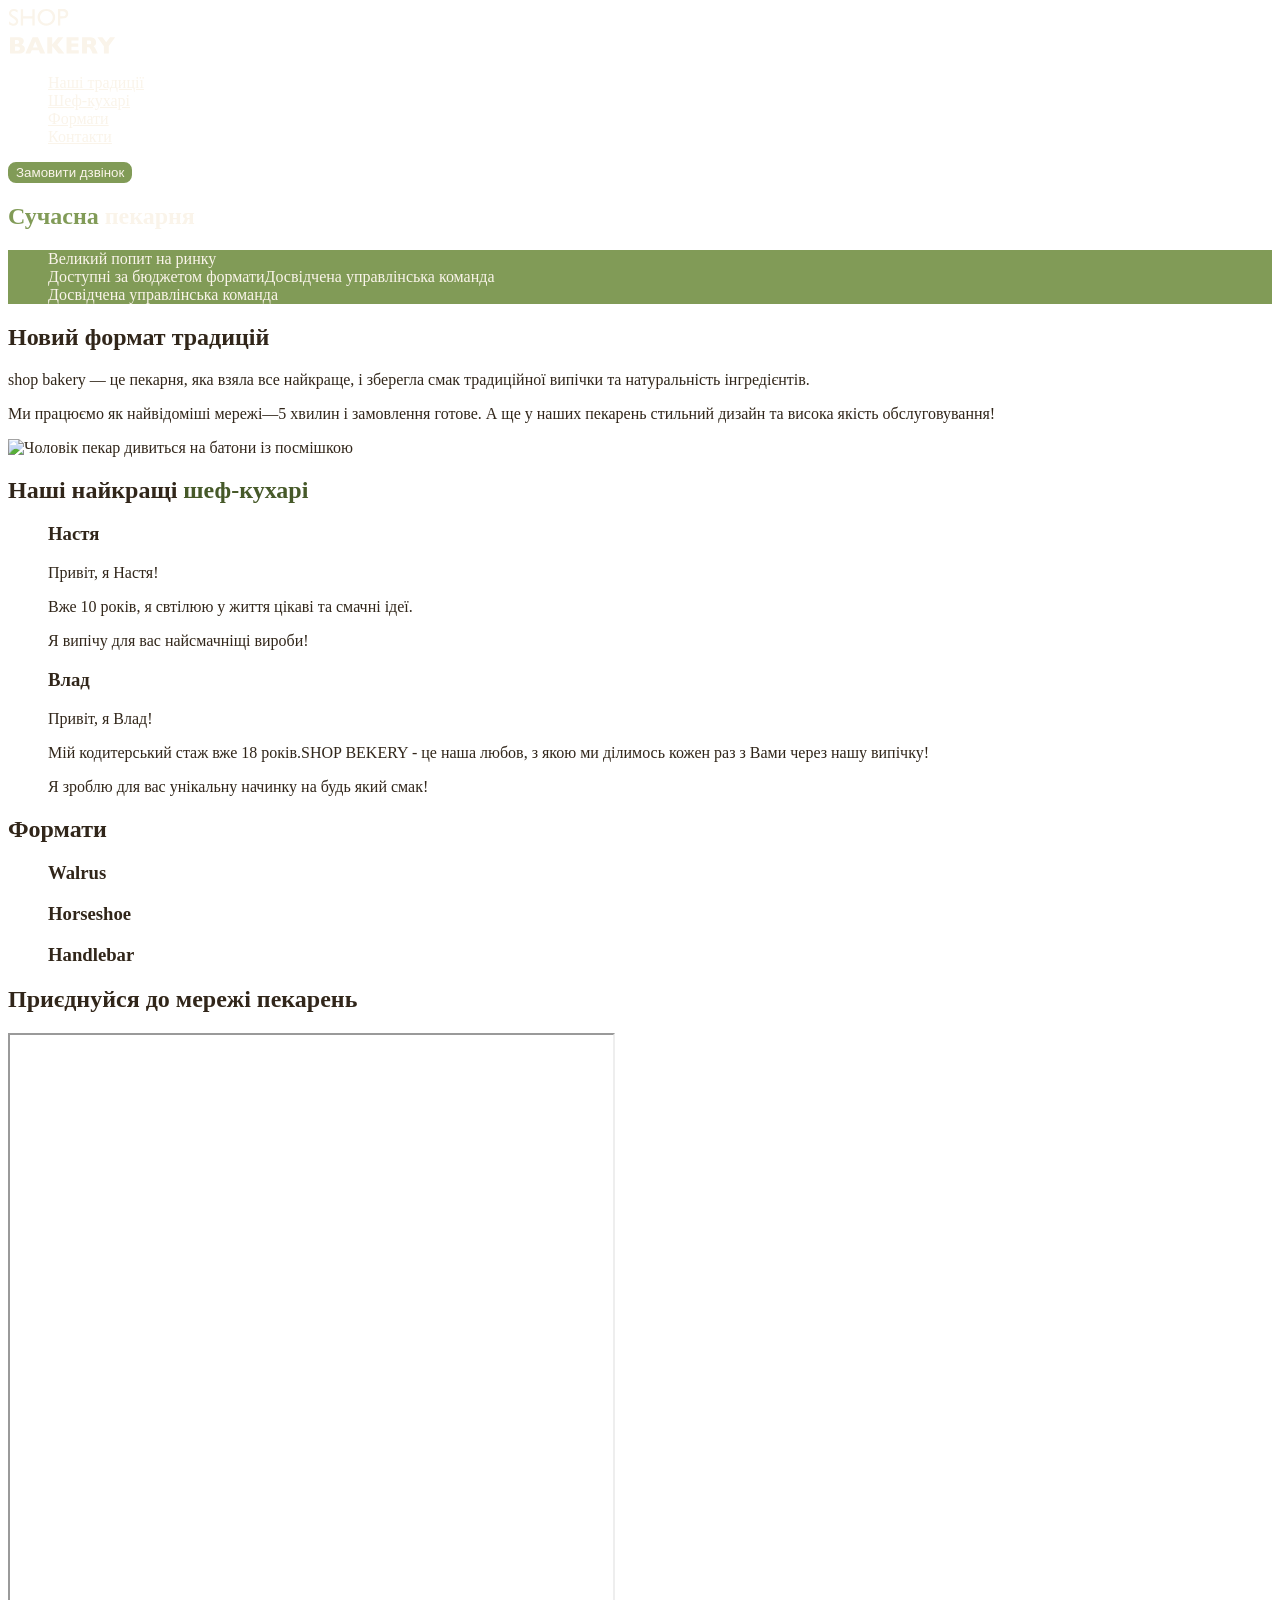
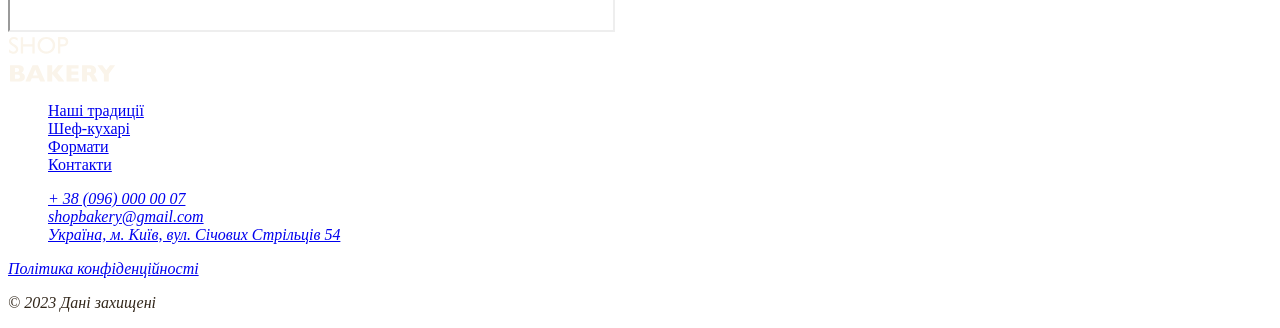
==== index.html @ ce66083d "Add files via upload" ====
<!DOCTYPE html>
<html lang="uk">
  <head>
    <meta charset="UTF-8" />
    <meta name="viewport" content="width=device-width, initial-scale=1.0" />
    <title>Сучасна пекарня</title>
    <link rel="stylesheet" href="./css/styles.css">
  </head>
  <body>
    <header>
      <nav>
        <a href="./index.html">
          <img src="./images/logo.svg" alt="Логотип сучасної пекарні" />
        </a>
        <!-- logo -->
        <ul>
          <li><a class="link" href="#traditions-section">Наші традиції</a></li>
          <li><a class="link" href="#chefs-section">Шеф-кухарі</a></li>
          <li><a class="link" href="#formats-section">Формати</a></li>
          <li><a class="link" href="#contacts-section">Контакти</a></li>
        </ul>
      </nav>
      <!-- button замовити дзвінок -->
    <button class="button" type="button">Замовити дзвінок</button>
    </header>
    <main>
      <!-- Сучасна пекарня -->
      <section>
        <h1 class="hero-title"><span class="accent">Сучасна</span> пекарня</h1>
      </section>
      <!-- Новий формат традиицій -->
      <section id="traditions-section">
        <ul class="advantages-list">
          <li>Великий попит на ринку</li>
          <li>Доступні за бюджетом форматиДосвідчена управлінська команда</li>
          <li>Досвідчена управлінська команда</li>
        </ul>
        <h2 class="section-title">Новий формат традицій</h2>
        <p>
          <span>shop bakery</span> — це пекарня, яка взяла все найкраще, і
          зберегла смак традиційної випічки та натуральність інгредієнтів.
        </p>
        <p>
          Ми працюємо як найвідоміші мережі—<span
            >5 хвилин і замовлення готове.</span
          >
          А ще у наших пекарень стильний дизайн та висока якість обслуговування!
        </p>
        <img
          src="./images/baker-man1560.jpg"
          alt="Чоловік пекар дивиться на батони із посмішкою"
        />
      </section>
      <!-- Наші найкращі шеф-кухарі -->
      <section id="chefs-section">
        <h2 class="section-title">Наші найкращі <span class="accent">шеф-кухарі</span></h2>
        <ul>
          <li>
            <!-- Настя -->
            <article>
              <h3>Настя</h3>
              <p>Привіт, я Настя!</p>
              <p>Вже 10 років, я свтілюю у життя цікаві та смачні ідеї.</p>
              <p>Я випічу для вас найсмачніщі вироби!</p>
            </article>
          </li>
          <li>
            <!-- Влад -->
            <article>
              <h3>Влад</h3>
              <p>Привіт, я Влад!</p>
              <p>
                Мій кодитерський стаж вже 18 років.SHOP BEKERY - це наша любов,
                з якою ми ділимось кожен раз з Вами через нашу випічку!
              </p>
              <p>Я зроблю для вас унікальну начинку на будь який смак!</p>
            </article>
          </li>
        </ul>
      </section>
      <!-- Формати -->
      <section id="formats-section">
        <h2 class="section-title">Формати</h2>
        <ul>
          <li>
            <article>
              <h3 lang="en">Walrus</h3>
            </article>
          </li>
          <li>
            <article>
              <h3 lang="en">Horseshoe</h3>
            </article>
          </li>
          <li>
            <article>
              <h3 lang="en">Handlebar</h3>
            </article>
          </li>
        </ul>
      </section>
      <!-- Приєднуйся до мережі пекарень -->
      <section id="contacts-section">
        <h2 class="section-title">Приєднуйся до мережі пекарень</h2>
        <iframe
          src="https://www.google.com/maps/embed?pb=!1m18!1m12!1m3!1d2561.6830375265467!2d36.343253376533966!3d50.0547686715193!2m3!1f0!2f0!3f0!3m2!1i1024!2i768!4f13.1!3m3!1m2!1s0x4127a795f3f936a5%3A0xa73c6480b7dfb332!2z0LLRg9C70LjRhtGPINCh0ZbRh9C-0LLQuNGFINCh0YLRgNGW0LvRjNGG0ZbQsiwgNTQsINCl0LDRgNC60ZbQsiwg0KXQsNGA0LrRltCy0YHRjNC60LAg0L7QsdC70LDRgdGC0YwsIDYxMDAw!5e0!3m2!1sru!2sua!4v1696960511186!5m2!1sru!2sua"
          width="603"
          height="595"
          allowfullscreen=""
          loading="lazy"
          referrerpolicy="no-referrer-when-downgrade"
        ></iframe>
      </section>
    </main>
    <footer>
      <nav>
        <a href="#">
          <img src="./images/logo.svg" alt="Логотип сучасної пекарні" />
        </a>
        <ul>
          <li><a href="#traditions-section">Наші традиції</a></li>
          <li><a href="#chefs-section">Шеф-кухарі</a></li>
          <li><a href="#formats-section">Формати</a></li>
          <li><a href="#contacts-section">Контакти</a></li>
        </ul>
      </nav>
      <address>
        <ul>
          <li><a href="tel:+380960000007">+ 38 (096) 000 00 07</a></li>
          <li>
            <a href="mailto:shopbakery@gmail.com">shopbakery@gmail.com</a>
          </li>
          <li>
            <a href="https://maps.app.goo.gl/4jJMo3dhJYnmSr639" target="_blank"
              >Україна, м. Київ, вул. Січових Стрільців 54</a
            >
          </li>
          <li>
            <a href="#">
              <!-- Facebook icon -->
            </a>
          </li>
          <li>
            <a href="#">
              <!-- Instagram icon -->
            </a>
          </li>
        </ul>
        <a href="#" target="_blank">Політика конфіденційності</a>
        <p>&copy; 2023 Дані захищені</p>
      </address>
    </footer>
  </body>
</html>
---- css/styles.css ----
:root {
  --brand-color-light: #819b57;
  --brand-color-dark: #465929;
  --color-primary-dark: #31261a;
  --color-primary-light: #faf4ea;
}

/* Base */
body {
  color: var(--color-primary-dark);
}
ul {
  list-style-type: none;
}

/* Button */
.button {
  border-radius: 8px;
  border: 2px solid var(--brand-color-light);
  background-color: var(--brand-color-light);
  color: var(--color-primary-light);
  cursor: pointer;
}

.button:hover {
  background-color: transparent;
  color: var(--brand-color-dark);
}

/* Links */
.link {
  color: var(--color-primary-light);
}

.link:hover {
  color: var(--brand-color-light);
}

/* Hero section */
.hero-title {
  color: var(--color-primary-light);
}

.accent {
  color: var(--brand-color-light);
}

/* Advantages section */
.advantages-list {
  background-color: var(--brand-color-light);
  color: var(--color-primary-light);
}

.section-title .accent{
  color: var(--brand-color-dark);
}
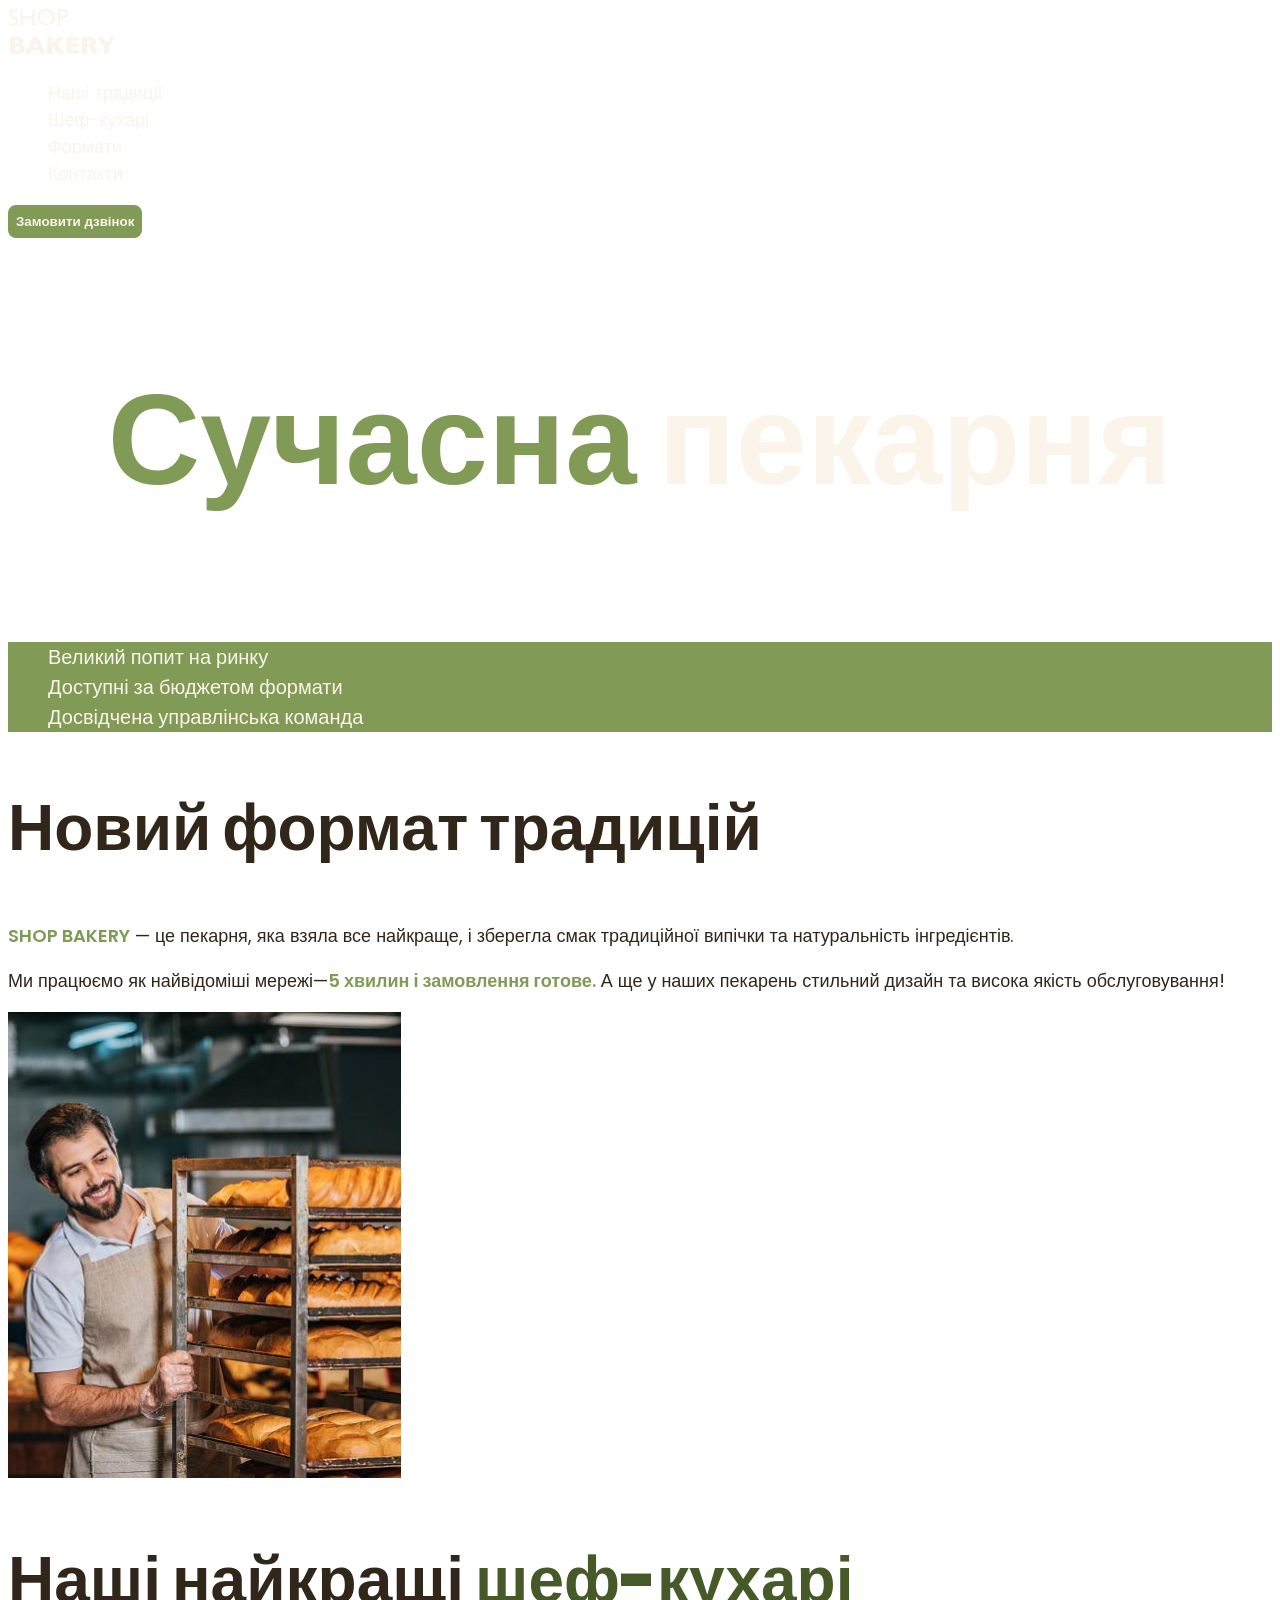
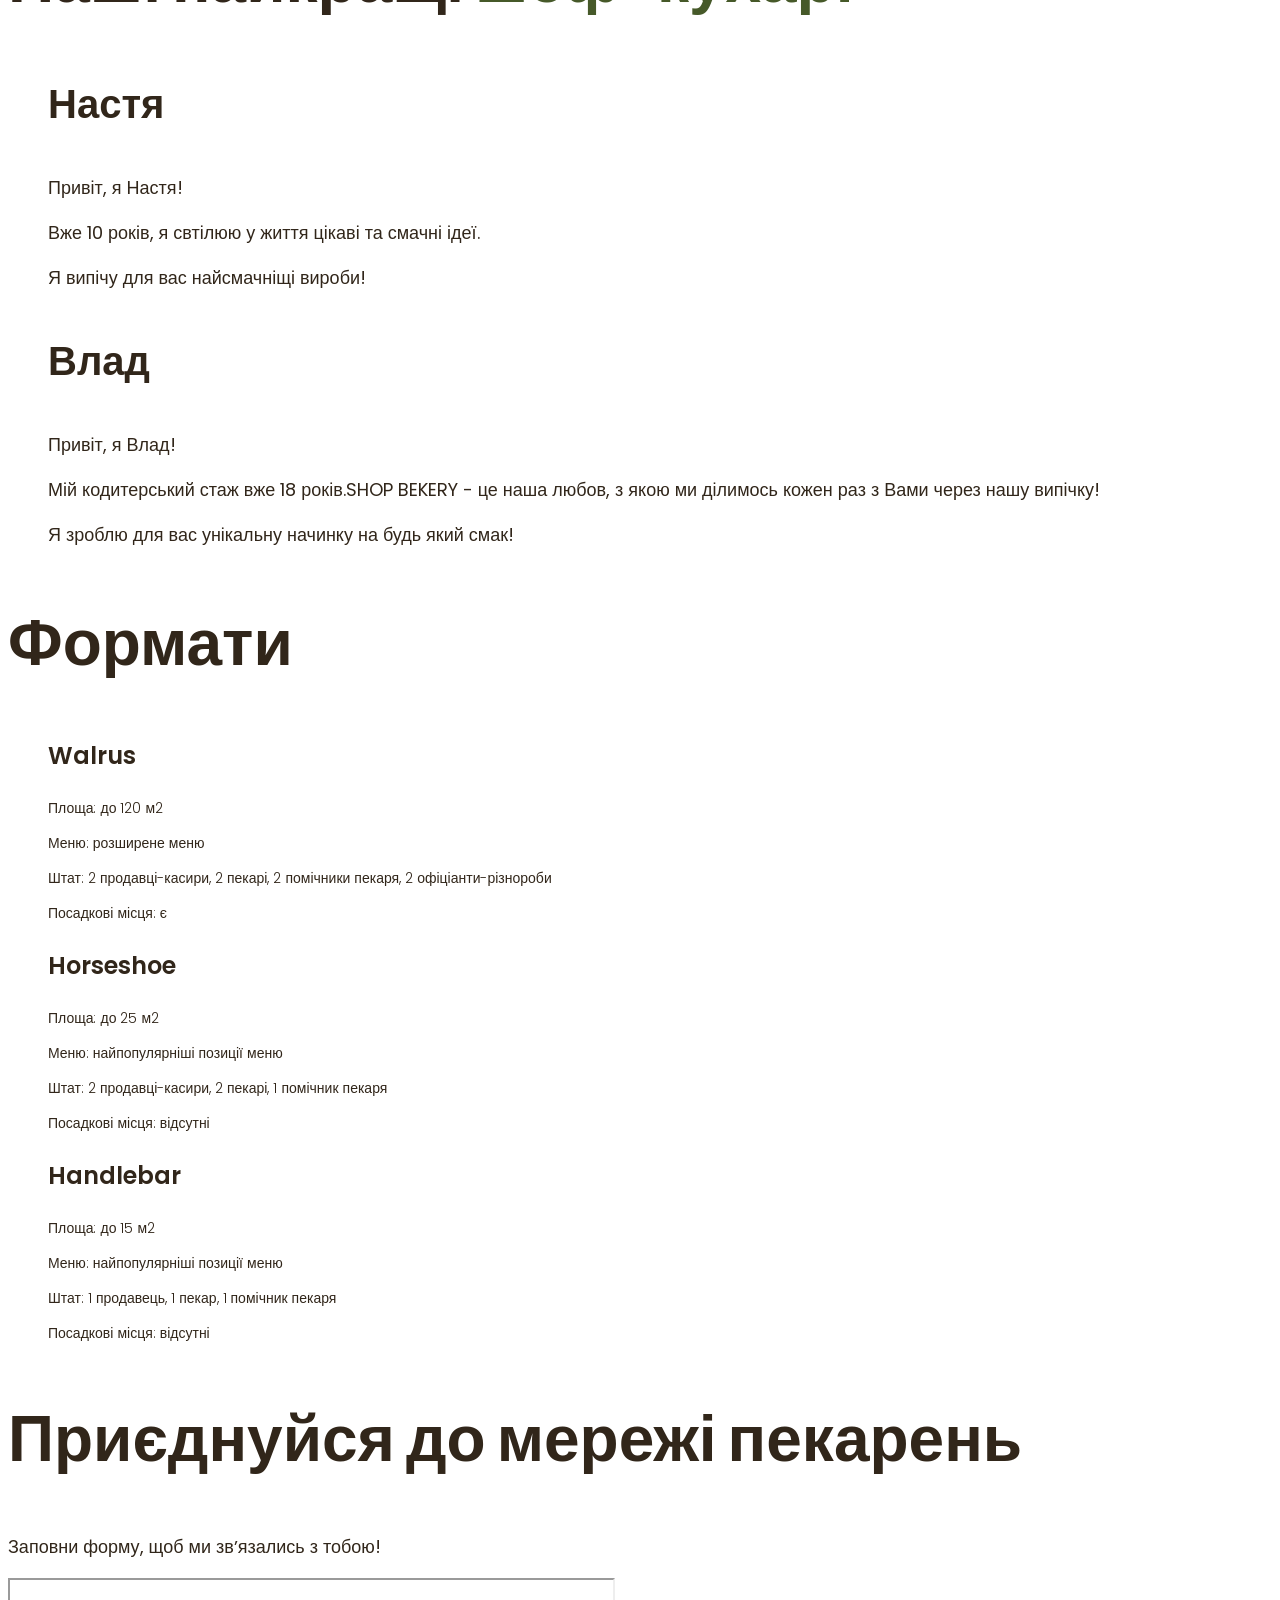
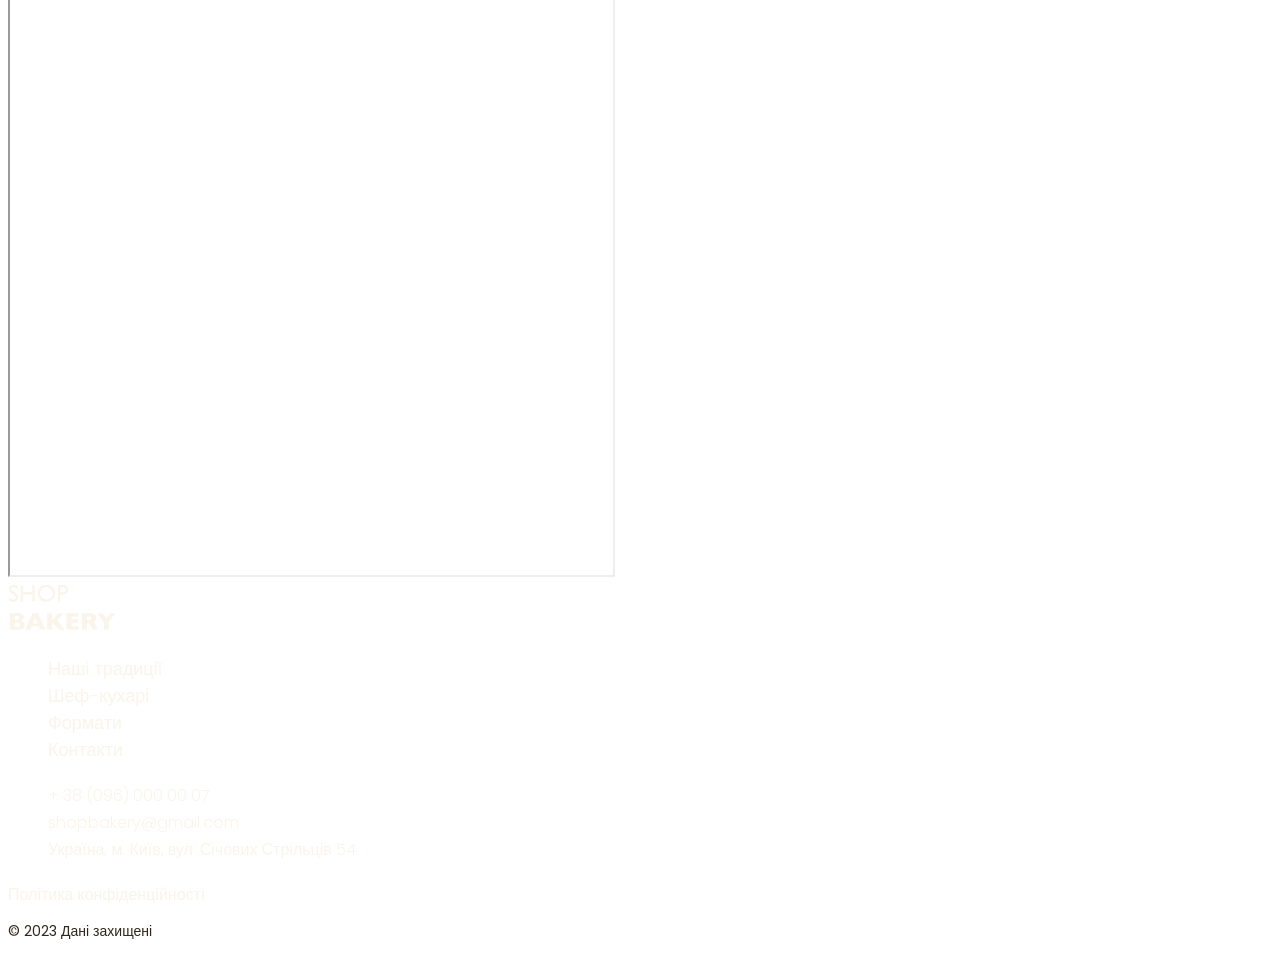
==== commit adc94aa6: "Add files via upload" ====
--- a/index.html
+++ b/index.html
@@ -4,7 +4,7 @@
     <meta charset="UTF-8" />
     <meta name="viewport" content="width=device-width, initial-scale=1.0" />
     <title>Сучасна пекарня</title>
-    <link rel="stylesheet" href="./css/styles.css">
+    <link rel="stylesheet" href="./css/styles.css" />
   </head>
   <body>
     <header>
@@ -21,7 +21,7 @@
         </ul>
       </nav>
       <!-- button замовити дзвінок -->
-    <button class="button" type="button">Замовити дзвінок</button>
+      <button class="button" type="button">Замовити дзвінок</button>
     </header>
     <main>
       <!-- Сучасна пекарня -->
@@ -31,17 +31,18 @@
       <!-- Новий формат традиицій -->
       <section id="traditions-section">
         <ul class="advantages-list">
-          <li>Великий попит на ринку</li>
-          <li>Доступні за бюджетом форматиДосвідчена управлінська команда</li>
-          <li>Досвідчена управлінська команда</li>
+          <li class="advanteges-item">Великий попит на ринку</li>
+          <li class="advanteges-item">Доступні за бюджетом формати</li>
+          <li class="advanteges-item">Досвідчена управлінська команда</li>
         </ul>
         <h2 class="section-title">Новий формат традицій</h2>
-        <p>
-          <span>shop bakery</span> — це пекарня, яка взяла все найкраще, і
-          зберегла смак традиційної випічки та натуральність інгредієнтів.
+        <p class="traditions-text">
+          <span class="brand uppercase">shop bakery</span> — це пекарня, яка
+          взяла все найкраще, і зберегла смак традиційної випічки та
+          натуральність інгредієнтів.
         </p>
-        <p>
-          Ми працюємо як найвідоміші мережі—<span
+        <p class="traditions-text">
+          Ми працюємо як найвідоміші мережі—<span class="brand"
             >5 хвилин і замовлення готове.</span
           >
           А ще у наших пекарень стильний дизайн та висока якість обслуговування!
@@ -53,12 +54,14 @@
       </section>
       <!-- Наші найкращі шеф-кухарі -->
       <section id="chefs-section">
-        <h2 class="section-title">Наші найкращі <span class="accent">шеф-кухарі</span></h2>
+        <h2 class="section-title">
+          Наші найкращі <span class="accent">шеф-кухарі</span>
+        </h2>
         <ul>
           <li>
             <!-- Настя -->
             <article>
-              <h3>Настя</h3>
+              <h3 class="chef-title">Настя</h3>
               <p>Привіт, я Настя!</p>
               <p>Вже 10 років, я свтілюю у життя цікаві та смачні ідеї.</p>
               <p>Я випічу для вас найсмачніщі вироби!</p>
@@ -67,7 +70,7 @@
           <li>
             <!-- Влад -->
             <article>
-              <h3>Влад</h3>
+              <h3 class="chef-title">Влад</h3>
               <p>Привіт, я Влад!</p>
               <p>
                 Мій кодитерський стаж вже 18 років.SHOP BEKERY - це наша любов,
@@ -84,17 +87,38 @@
         <ul>
           <li>
             <article>
-              <h3 lang="en">Walrus</h3>
+              <h3 class="format-title" lang="en">Walrus</h3>
+              <div class="format-text">
+                <p>Площа: до 120 м2</p>
+                <p>Меню: розширене меню</p>
+                <p>
+                  Штат: 2 продавці-касири, 2 пекарі, 2 помічники пекаря, 2
+                  офіціанти-різнороби
+                </p>
+                <p>Посадкові місця: є</p>
+              </div>
             </article>
           </li>
           <li>
             <article>
-              <h3 lang="en">Horseshoe</h3>
+              <h3 class="format-title" lang="en">Horseshoe</h3>
+              <div class="format-text">
+                <p>Площа: до 25 м2</p>
+                <p>Меню: найпопулярніші позиції меню</p>
+                <p>Штат: 2 продавці-касири, 2 пекарі, 1 помічник пекаря</p>
+                <p>Посадкові місця: відсутні</p>
+              </div>
             </article>
           </li>
           <li>
             <article>
-              <h3 lang="en">Handlebar</h3>
+              <h3 class="format-title" lang="en">Handlebar</h3>
+              <div class="format-text">
+                <p>Площа: до 15 м2</p>
+                <p>Меню: найпопулярніші позиції меню</p>
+                <p>Штат: 1 продавець, 1 пекар, 1 помічник пекаря</p>
+                <p>Посадкові місця: відсутні</p>
+              </div>
             </article>
           </li>
         </ul>
@@ -102,6 +126,7 @@
       <!-- Приєднуйся до мережі пекарень -->
       <section id="contacts-section">
         <h2 class="section-title">Приєднуйся до мережі пекарень</h2>
+        <p>Заповни форму, щоб ми звʼязались з тобою!</p>
         <iframe
           src="https://www.google.com/maps/embed?pb=!1m18!1m12!1m3!1d2561.6830375265467!2d36.343253376533966!3d50.0547686715193!2m3!1f0!2f0!3f0!3m2!1i1024!2i768!4f13.1!3m3!1m2!1s0x4127a795f3f936a5%3A0xa73c6480b7dfb332!2z0LLRg9C70LjRhtGPINCh0ZbRh9C-0LLQuNGFINCh0YLRgNGW0LvRjNGG0ZbQsiwgNTQsINCl0LDRgNC60ZbQsiwg0KXQsNGA0LrRltCy0YHRjNC60LAg0L7QsdC70LDRgdGC0YwsIDYxMDAw!5e0!3m2!1sru!2sua!4v1696960511186!5m2!1sru!2sua"
           width="603"
@@ -118,27 +143,35 @@
           <img src="./images/logo.svg" alt="Логотип сучасної пекарні" />
         </a>
         <ul>
-          <li><a href="#traditions-section">Наші традиції</a></li>
-          <li><a href="#chefs-section">Шеф-кухарі</a></li>
-          <li><a href="#formats-section">Формати</a></li>
-          <li><a href="#contacts-section">Контакти</a></li>
+          <li><a class="link" href="#traditions-section">Наші традиції</a></li>
+          <li><a class="link" href="#chefs-section">Шеф-кухарі</a></li>
+          <li><a class="link" href="#formats-section">Формати</a></li>
+          <li><a class="link" href="#contacts-section">Контакти</a></li>
         </ul>
       </nav>
       <address>
         <ul>
-          <li><a href="tel:+380960000007">+ 38 (096) 000 00 07</a></li>
           <li>
-            <a href="mailto:shopbakery@gmail.com">shopbakery@gmail.com</a>
+            <a class="address-link" href="tel:+380960000007"
+              >+ 38 (096) 000 00 07</a
+            >
           </li>
           <li>
-            <a href="https://maps.app.goo.gl/4jJMo3dhJYnmSr639" target="_blank"
+            <a class="address-link" href="mailto:shopbakery@gmail.com"
+              >shopbakery@gmail.com</a
+            >
+          </li>
+          <li>
+            <a
+              class="address-link"
+              href="https://maps.app.goo.gl/4jJMo3dhJYnmSr639"
+              target="_blank"
               >Україна, м. Київ, вул. Січових Стрільців 54</a
             >
           </li>
           <li>
-            <a href="#">
-              <!-- Facebook icon -->
-            </a>
+            <!-- Facebook icon -->
+            <a href="#"></a>
           </li>
           <li>
             <a href="#">
@@ -146,8 +179,10 @@
             </a>
           </li>
         </ul>
-        <a href="#" target="_blank">Політика конфіденційності</a>
-        <p>&copy; 2023 Дані захищені</p>
+        <a class="address-link" href="#" target="_blank"
+          >Політика конфіденційності</a
+        >
+        <p class="address-copyright">&copy; 2023 Дані захищені</p>
       </address>
     </footer>
   </body>
--- a/css/styles.css
+++ b/css/styles.css
@@ -1,6 +1,37 @@
+@font-face {
+  font-display: swap;
+  font-family: 'Poppins';
+  font-style: normal;
+  font-weight: 300;
+  src: url('../fonts/poppins-v20-latin-300.woff2') format('woff2');
+}
+@font-face {
+  font-display: swap;
+  font-family: 'Poppins';
+  font-style: normal;
+  font-weight: 400;
+  src: url('../fonts/poppins-v20-latin-regular.woff2') format('woff2');
+}
+
+@font-face {
+  font-display: swap;
+  font-family: 'Poppins';
+  font-style: normal;
+  font-weight: 600;
+  src: url('../fonts/poppins-v20-latin-600.woff2') format('woff2');
+}
+
+@font-face {
+  font-display: swap;
+  font-family: 'Poppins';
+  font-style: normal;
+  font-weight: 900;
+  src: url('../fonts/poppins-v20-latin-900.woff2') format('woff2');
+}
+
 :root {
-  --brand-color-light: #819b57;
-  --brand-color-dark: #465929;
+  --color-brand-light: #819b57;
+  --color-brand-dark: #465929;
   --color-primary-dark: #31261a;
   --color-primary-light: #faf4ea;
 }
@@ -8,49 +39,117 @@
 /* Base */
 body {
   color: var(--color-primary-dark);
+  font-family: Poppins, sans-serif;
+  font-size: 18px;
+  font-weight: 400;
+  line-height: 1.5;
 }
 ul {
   list-style-type: none;
+}
+address {
+  font-style: normal;
 }
 
 /* Button */
 .button {
   border-radius: 8px;
-  border: 2px solid var(--brand-color-light);
-  background-color: var(--brand-color-light);
+  border: 2px solid var(--color-brand-light);
+  background-color: var(--color-brand-light);
   color: var(--color-primary-light);
   cursor: pointer;
+  font-weight: 600;
+  line-height: 27px;
 }
 
 .button:hover {
   background-color: transparent;
-  color: var(--brand-color-dark);
+  color: var(--color-brand-dark);
 }
 
 /* Links */
 .link {
   color: var(--color-primary-light);
+  text-decoration: none;
 }
 
 .link:hover {
-  color: var(--brand-color-light);
+  color: var(--color-brand-light);
+  font-weight: 600;
 }
 
 /* Hero section */
 .hero-title {
   color: var(--color-primary-light);
+  text-align: center;
+  font-size: 128px;
+  font-weight: 900;
 }
 
 .accent {
-  color: var(--brand-color-light);
+  color: var(--color-brand-light);
 }
 
 /* Advantages section */
 .advantages-list {
-  background-color: var(--brand-color-light);
+  background-color: var(--color-brand-light);
   color: var(--color-primary-light);
 }
 
-.section-title .accent{
-  color: var(--brand-color-dark);
+.section-title .accent {
+  color: var(--color-brand-dark);
 }
+
+.section-title {
+  font-size: 64px;
+  font-weight: 900;
+  line-height: 1.3;
+}
+
+.advanteges-item {
+  font-size: 20px;
+  font-weight: 300;
+}
+
+/* Traditions */
+.traditions-text .brand {
+  color: var(--color-brand-light);
+  font-weight: 600;
+}
+
+.traditions-text .uppercase {
+  color: var(--color-brand-light);
+  text-transform: uppercase;
+}
+
+/* Chefs section */
+.chef-title {
+  font-size: 40px;
+  font-weight: 600;
+}
+
+/* Formats section */
+.format-title {
+  font-size: 24px;
+  font-weight: 600;
+}
+
+.format-text {
+  font-size: 14px;
+  font-weight: 300;
+}
+
+.address-link {
+  font-size: 16px;
+  font-weight: 300;
+  color: var(--color-primary-light);
+  text-decoration: none;
+}
+
+.address-link:hover {
+  color: var(--color-brand-light);
+}
+
+.address-copyright {
+  font-size: 14px;
+}
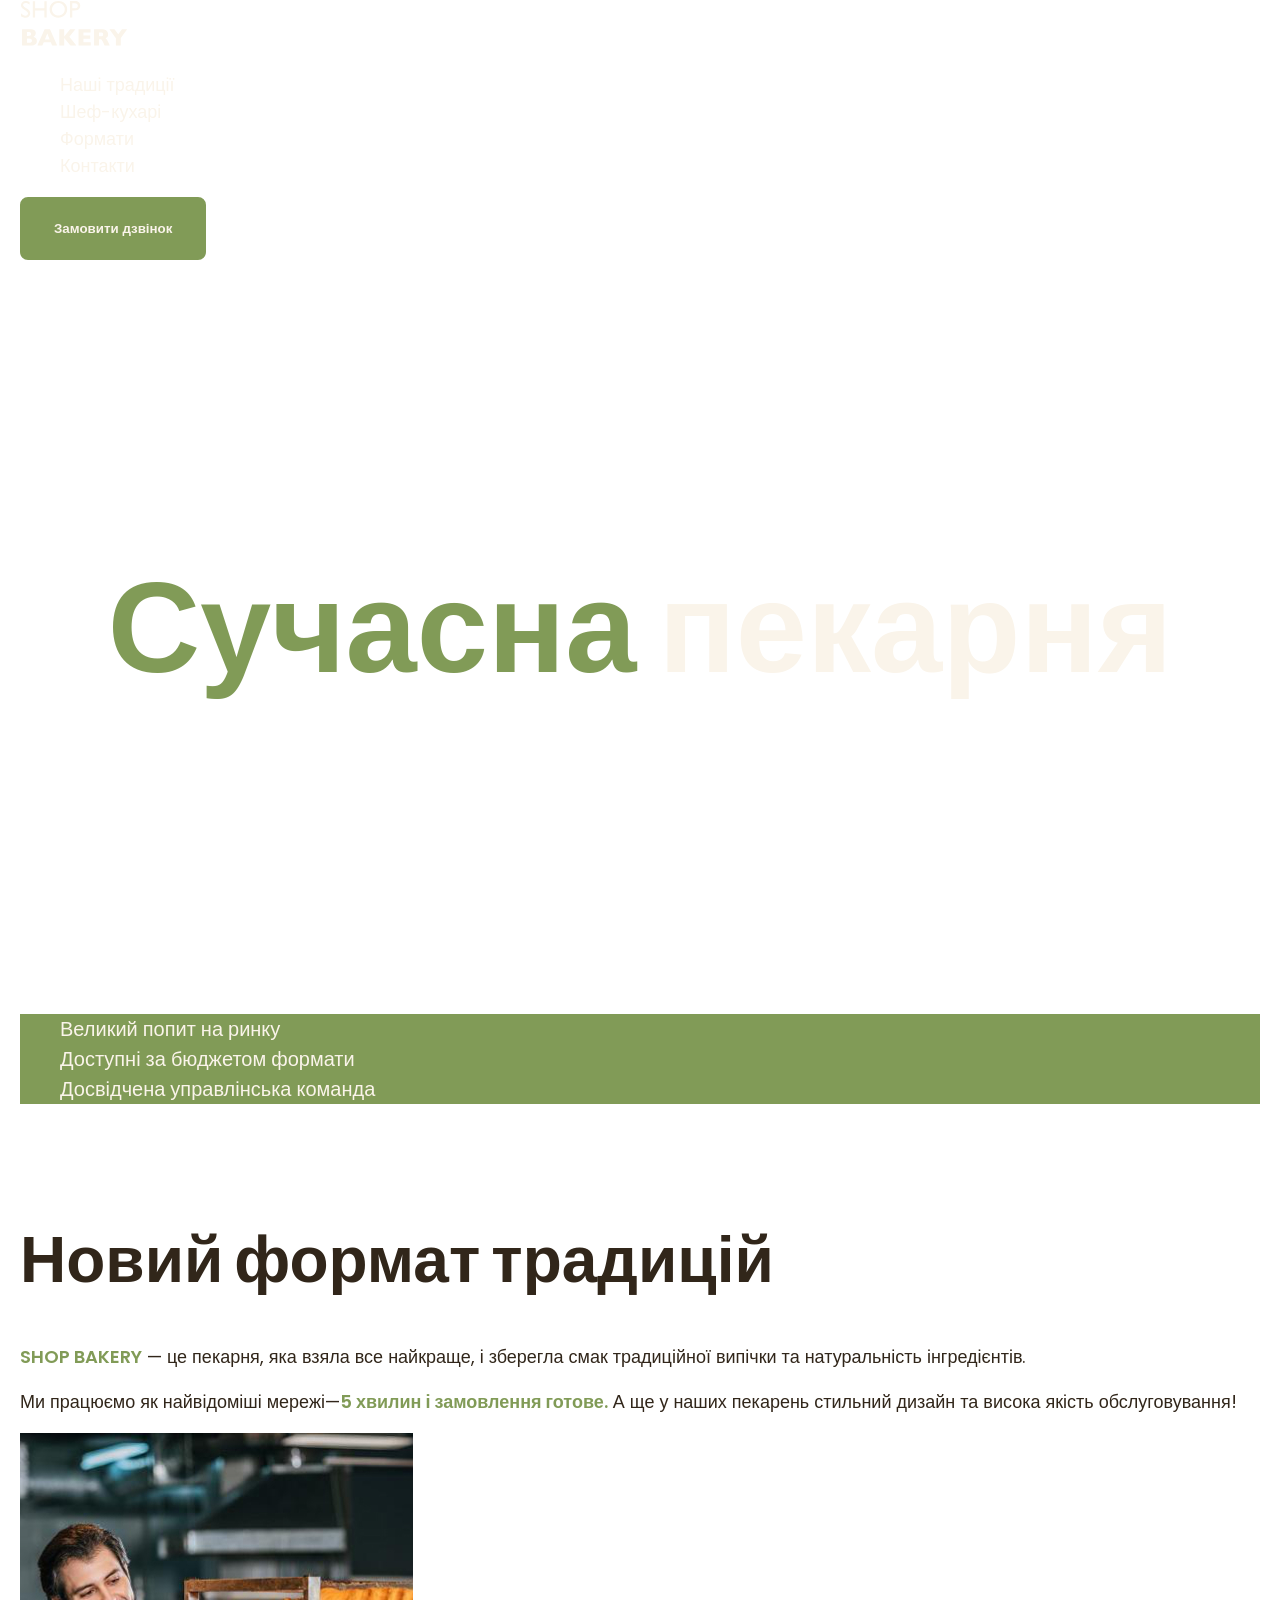
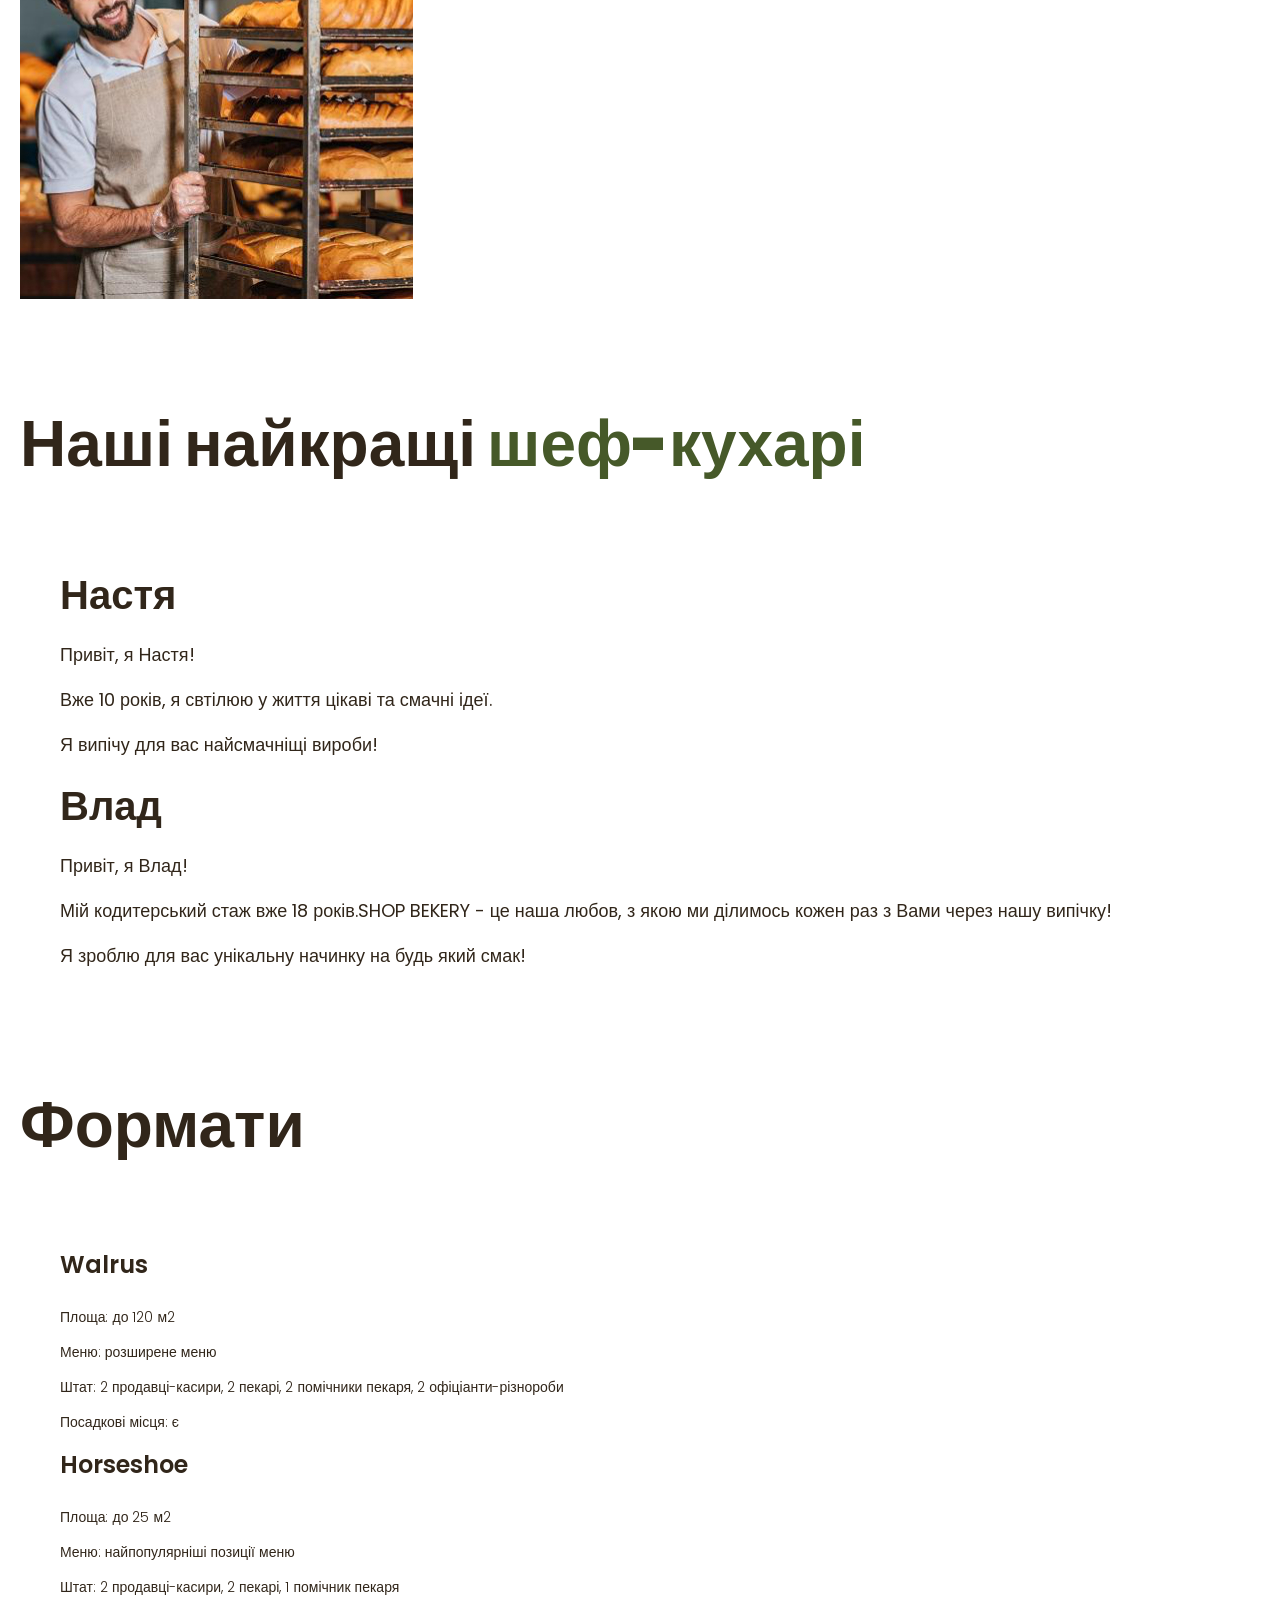
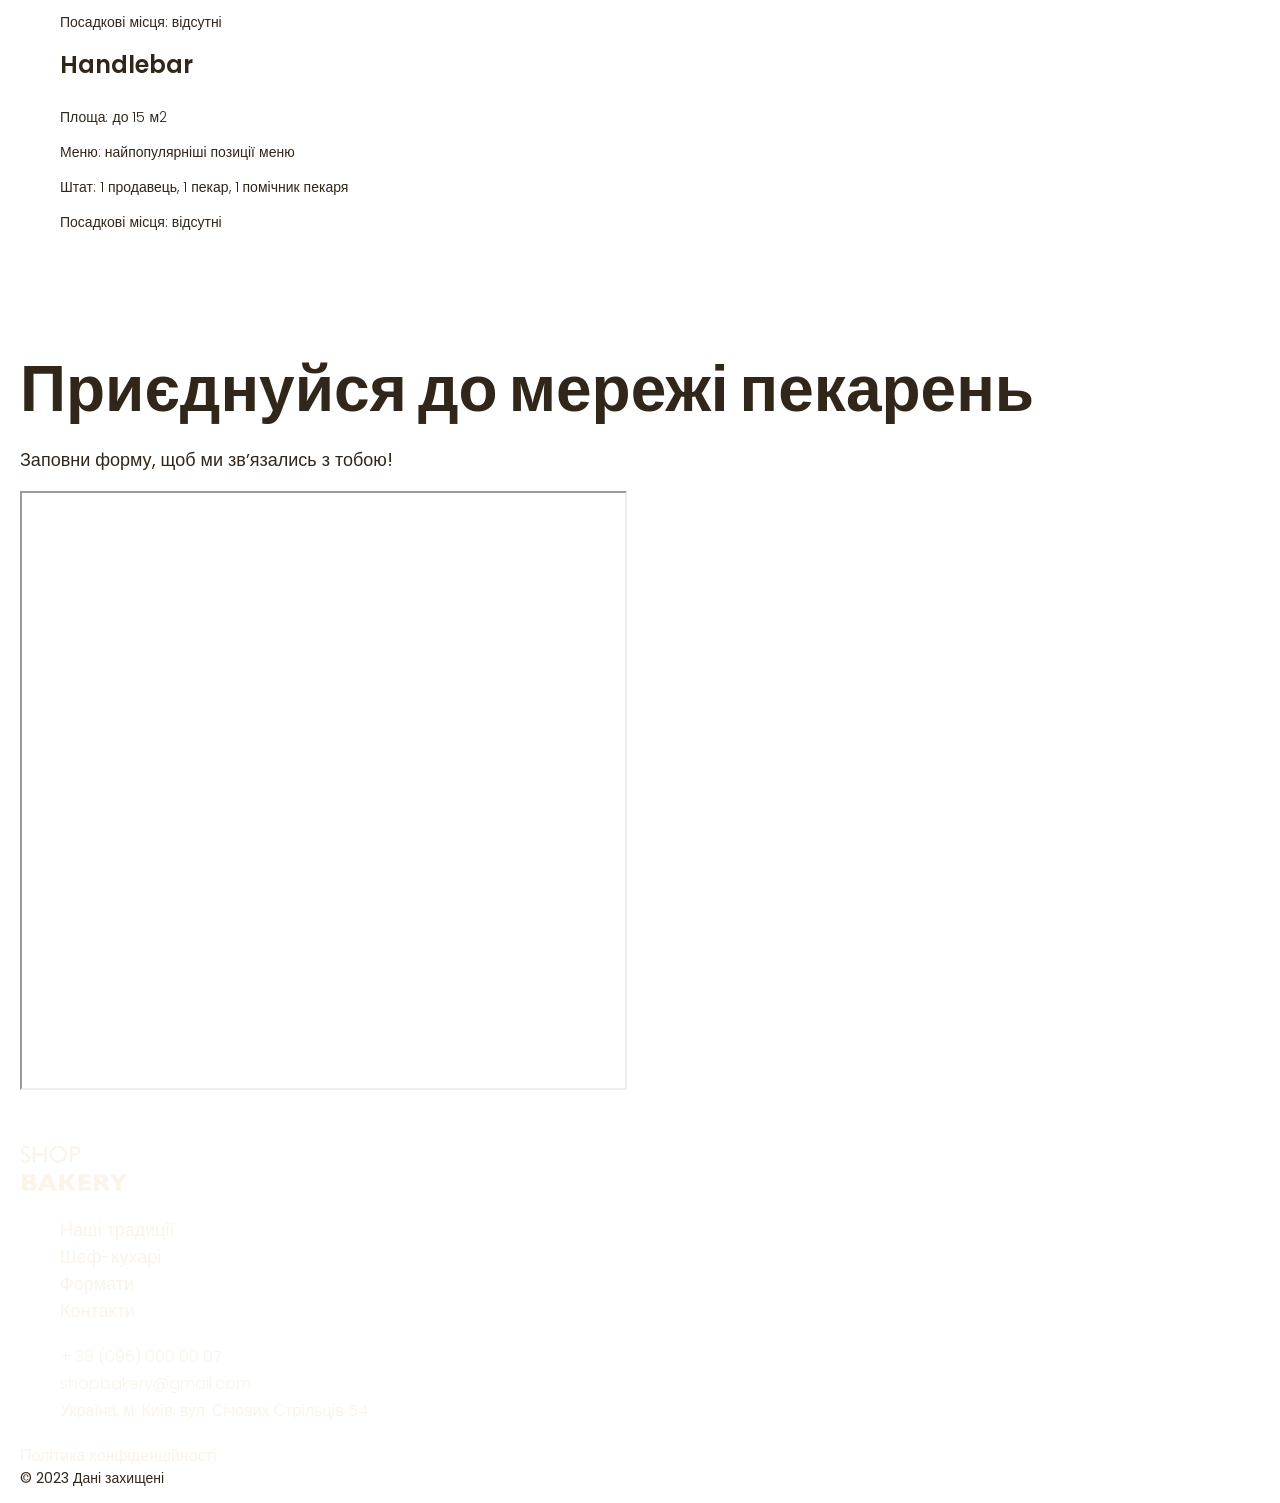
==== commit a961181c: "Add files via upload" ====
--- a/index.html
+++ b/index.html
@@ -8,137 +8,161 @@
   </head>
   <body>
     <header>
-      <nav>
-        <a href="./index.html">
-          <img src="./images/logo.svg" alt="Логотип сучасної пекарні" />
-        </a>
-        <!-- logo -->
-        <ul>
-          <li><a class="link" href="#traditions-section">Наші традиції</a></li>
-          <li><a class="link" href="#chefs-section">Шеф-кухарі</a></li>
-          <li><a class="link" href="#formats-section">Формати</a></li>
-          <li><a class="link" href="#contacts-section">Контакти</a></li>
-        </ul>
-      </nav>
-      <!-- button замовити дзвінок -->
-      <button class="button" type="button">Замовити дзвінок</button>
+      <div class="container">
+        <nav>
+          <a href="./index.html">
+            <img src="./images/logo.svg" alt="Логотип сучасної пекарні" />
+          </a>
+          <ul>
+            <li>
+              <a class="link" href="#traditions-section">Наші традиції</a>
+            </li>
+            <li><a class="link" href="#chefs-section">Шеф-кухарі</a></li>
+            <li><a class="link" href="#formats-section">Формати</a></li>
+            <li><a class="link" href="#contacts-section">Контакти</a></li>
+          </ul>
+        </nav>
+        <!-- button замовити дзвінок -->
+        <button class="button" type="button">Замовити дзвінок</button>
+      </div>
     </header>
     <main>
       <!-- Сучасна пекарня -->
+      <section class="hero-section">
+        <div class="container">
+          <h1 class="hero-title">
+            <span class="accent">Сучасна</span> пекарня
+          </h1>
+        </div>
+      </section>
       <section>
-        <h1 class="hero-title"><span class="accent">Сучасна</span> пекарня</h1>
+        <div class="container">
+          <h2 class="hidden">Наші переваги</h2>
+          <ul class="advantages-list">
+            <li class="advanteges-item">Великий попит на ринку</li>
+            <li class="advanteges-item">Доступні за бюджетом формати</li>
+            <li class="advanteges-item">Досвідчена управлінська команда</li>
+          </ul>
+        </div>
       </section>
       <!-- Новий формат традиицій -->
-      <section id="traditions-section">
-        <ul class="advantages-list">
-          <li class="advanteges-item">Великий попит на ринку</li>
-          <li class="advanteges-item">Доступні за бюджетом формати</li>
-          <li class="advanteges-item">Досвідчена управлінська команда</li>
-        </ul>
-        <h2 class="section-title">Новий формат традицій</h2>
-        <p class="traditions-text">
-          <span class="brand uppercase">shop bakery</span> — це пекарня, яка
-          взяла все найкраще, і зберегла смак традиційної випічки та
-          натуральність інгредієнтів.
-        </p>
-        <p class="traditions-text">
-          Ми працюємо як найвідоміші мережі—<span class="brand"
-            >5 хвилин і замовлення готове.</span
-          >
-          А ще у наших пекарень стильний дизайн та висока якість обслуговування!
-        </p>
-        <img
-          src="./images/baker-man1560.jpg"
-          alt="Чоловік пекар дивиться на батони із посмішкою"
-        />
+      <section class="tradition-section section" id="traditions-section">
+        <div class="container">
+          <h2 class="traditions-title section-title">Новий формат традицій</h2>
+          <p class="traditions-text">
+            <span class="brand uppercase">shop bakery</span> — це пекарня, яка
+            взяла все найкраще, і зберегла смак традиційної випічки та
+            натуральність інгредієнтів.
+          </p>
+          <p class="traditions-text">
+            Ми працюємо як найвідоміші мережі—<span class="brand"
+              >5 хвилин і замовлення готове.</span
+            >
+            А ще у наших пекарень стильний дизайн та висока якість
+            обслуговування!
+          </p>
+          <img
+            src="./images/baker-man1560.jpg"
+            alt="Чоловік пекар дивиться на батони із посмішкою"
+          />
+        </div>
       </section>
       <!-- Наші найкращі шеф-кухарі -->
-      <section id="chefs-section">
-        <h2 class="section-title">
-          Наші найкращі <span class="accent">шеф-кухарі</span>
-        </h2>
-        <ul>
-          <li>
-            <!-- Настя -->
-            <article>
-              <h3 class="chef-title">Настя</h3>
-              <p>Привіт, я Настя!</p>
-              <p>Вже 10 років, я свтілюю у життя цікаві та смачні ідеї.</p>
-              <p>Я випічу для вас найсмачніщі вироби!</p>
-            </article>
-          </li>
-          <li>
-            <!-- Влад -->
-            <article>
-              <h3 class="chef-title">Влад</h3>
-              <p>Привіт, я Влад!</p>
-              <p>
-                Мій кодитерський стаж вже 18 років.SHOP BEKERY - це наша любов,
-                з якою ми ділимось кожен раз з Вами через нашу випічку!
-              </p>
-              <p>Я зроблю для вас унікальну начинку на будь який смак!</p>
-            </article>
-          </li>
-        </ul>
+      <section class="section" id="chefs-section">
+        <div class="container">
+          <h2 class="chefs-title section-title">
+            Наші найкращі <span class="accent">шеф-кухарі</span>
+          </h2>
+          <ul>
+            <li>
+              <!-- Настя -->
+              <article>
+                <h3 class="chef-title">Настя</h3>
+                <p>Привіт, я Настя!</p>
+                <p>Вже 10 років, я свтілюю у життя цікаві та смачні ідеї.</p>
+                <p>Я випічу для вас найсмачніщі вироби!</p>
+              </article>
+            </li>
+            <li>
+              <!-- Влад -->
+              <article>
+                <h3 class="chef-title">Влад</h3>
+                <p>Привіт, я Влад!</p>
+                <p>
+                  Мій кодитерський стаж вже 18 років.SHOP BEKERY - це наша
+                  любов, з якою ми ділимось кожен раз з Вами через нашу випічку!
+                </p>
+                <p>Я зроблю для вас унікальну начинку на будь який смак!</p>
+              </article>
+            </li>
+          </ul>
+        </div>
       </section>
       <!-- Формати -->
-      <section id="formats-section">
-        <h2 class="section-title">Формати</h2>
-        <ul>
-          <li>
-            <article>
-              <h3 class="format-title" lang="en">Walrus</h3>
-              <div class="format-text">
-                <p>Площа: до 120 м2</p>
-                <p>Меню: розширене меню</p>
-                <p>
-                  Штат: 2 продавці-касири, 2 пекарі, 2 помічники пекаря, 2
-                  офіціанти-різнороби
-                </p>
-                <p>Посадкові місця: є</p>
-              </div>
-            </article>
-          </li>
-          <li>
-            <article>
-              <h3 class="format-title" lang="en">Horseshoe</h3>
-              <div class="format-text">
-                <p>Площа: до 25 м2</p>
-                <p>Меню: найпопулярніші позиції меню</p>
-                <p>Штат: 2 продавці-касири, 2 пекарі, 1 помічник пекаря</p>
-                <p>Посадкові місця: відсутні</p>
-              </div>
-            </article>
-          </li>
-          <li>
-            <article>
-              <h3 class="format-title" lang="en">Handlebar</h3>
-              <div class="format-text">
-                <p>Площа: до 15 м2</p>
-                <p>Меню: найпопулярніші позиції меню</p>
-                <p>Штат: 1 продавець, 1 пекар, 1 помічник пекаря</p>
-                <p>Посадкові місця: відсутні</p>
-              </div>
-            </article>
-          </li>
-        </ul>
+      <section class="section" id="formats-section">
+        <div class="container">
+          <h2 class="formats-title section-title">Формати</h2>
+          <ul>
+            <li>
+              <article>
+                <h3 class="format-title" lang="en">Walrus</h3>
+                <div class="format-text">
+                  <p>Площа: до 120 м2</p>
+                  <p>Меню: розширене меню</p>
+                  <p>
+                    Штат: 2 продавці-касири, 2 пекарі, 2 помічники пекаря, 2
+                    офіціанти-різнороби
+                  </p>
+                  <p>Посадкові місця: є</p>
+                </div>
+              </article>
+            </li>
+            <li>
+              <article>
+                <h3 class="format-title" lang="en">Horseshoe</h3>
+                <div class="format-text">
+                  <p>Площа: до 25 м2</p>
+                  <p>Меню: найпопулярніші позиції меню</p>
+                  <p>Штат: 2 продавці-касири, 2 пекарі, 1 помічник пекаря</p>
+                  <p>Посадкові місця: відсутні</p>
+                </div>
+              </article>
+            </li>
+            <li>
+              <article>
+                <h3 class="format-title" lang="en">Handlebar</h3>
+                <div class="format-text">
+                  <p>Площа: до 15 м2</p>
+                  <p>Меню: найпопулярніші позиції меню</p>
+                  <p>Штат: 1 продавець, 1 пекар, 1 помічник пекаря</p>
+                  <p>Посадкові місця: відсутні</p>
+                </div>
+              </article>
+            </li>
+          </ul>
+        </div>
       </section>
       <!-- Приєднуйся до мережі пекарень -->
-      <section id="contacts-section">
-        <h2 class="section-title">Приєднуйся до мережі пекарень</h2>
-        <p>Заповни форму, щоб ми звʼязались з тобою!</p>
-        <iframe
-          src="https://www.google.com/maps/embed?pb=!1m18!1m12!1m3!1d2561.6830375265467!2d36.343253376533966!3d50.0547686715193!2m3!1f0!2f0!3f0!3m2!1i1024!2i768!4f13.1!3m3!1m2!1s0x4127a795f3f936a5%3A0xa73c6480b7dfb332!2z0LLRg9C70LjRhtGPINCh0ZbRh9C-0LLQuNGFINCh0YLRgNGW0LvRjNGG0ZbQsiwgNTQsINCl0LDRgNC60ZbQsiwg0KXQsNGA0LrRltCy0YHRjNC60LAg0L7QsdC70LDRgdGC0YwsIDYxMDAw!5e0!3m2!1sru!2sua!4v1696960511186!5m2!1sru!2sua"
-          width="603"
-          height="595"
-          allowfullscreen=""
-          loading="lazy"
-          referrerpolicy="no-referrer-when-downgrade"
-        ></iframe>
+      <section class="section" id="contacts-section">
+        <div class="container">
+          <h2 class="contact-title section-title">
+            Приєднуйся до мережі пекарень
+          </h2>
+          <p>Заповни форму, щоб ми звʼязались з тобою!</p>
+          <iframe
+            src="https://www.google.com/maps/embed?pb=!1m18!1m12!1m3!1d2561.6830375265467!2d36.343253376533966!3d50.0547686715193!2m3!1f0!2f0!3f0!3m2!1i1024!2i768!4f13.1!3m3!1m2!1s0x4127a795f3f936a5%3A0xa73c6480b7dfb332!2z0LLRg9C70LjRhtGPINCh0ZbRh9C-0LLQuNGFINCh0YLRgNGW0LvRjNGG0ZbQsiwgNTQsINCl0LDRgNC60ZbQsiwg0KXQsNGA0LrRltCy0YHRjNC60LAg0L7QsdC70LDRgdGC0YwsIDYxMDAw!5e0!3m2!1sru!2sua!4v1696960511186!5m2!1sru!2sua"
+            width="603"
+            height="595"
+            allowfullscreen=""
+            loading="lazy"
+            referrerpolicy="no-referrer-when-downgrade"
+          ></iframe>
+        </div>
       </section>
     </main>
     <footer>
-      <nav>
+     <div class="container">
+       <nav>
         <a href="#">
           <img src="./images/logo.svg" alt="Логотип сучасної пекарні" />
         </a>
@@ -173,10 +197,9 @@
             <!-- Facebook icon -->
             <a href="#"></a>
           </li>
-          <li>
-            <a href="#">
-              <!-- Instagram icon -->
-            </a>
+          <!-- Instagram icon -->
+          <li>
+            <a href="#"> </a>
           </li>
         </ul>
         <a class="address-link" href="#" target="_blank"
@@ -184,6 +207,7 @@
         >
         <p class="address-copyright">&copy; 2023 Дані захищені</p>
       </address>
+     </div>
     </footer>
   </body>
 </html>
--- a/css/styles.css
+++ b/css/styles.css
@@ -43,12 +43,43 @@
   font-size: 18px;
   font-weight: 400;
   line-height: 1.5;
-}
+  margin: 0;
+}
+
+h1,
+h2,
+h3,
+h4,
+h5,
+h6,
+p {
+  margin-top: 0;
+}
+
 ul {
   list-style-type: none;
 }
 address {
   font-style: normal;
+}
+
+.section{
+  padding: 48px 0;
+}
+
+.container{
+  width: 100%;
+  max-width: 1240px;
+  margin: 0 auto;
+}
+
+.hidden{
+position:absolute;
+left:-10000px;
+top:auto;
+width:1px;
+height:1px;
+overflow:hidden;
 }
 
 /* Button */
@@ -60,6 +91,7 @@
   cursor: pointer;
   font-weight: 600;
   line-height: 27px;
+  padding: 16px 32px;
 }
 
 .button:hover {
@@ -84,10 +116,15 @@
   text-align: center;
   font-size: 128px;
   font-weight: 900;
+  margin-bottom: 0;
 }
 
 .accent {
   color: var(--color-brand-light);
+}
+
+.hero-section {
+  padding: 272px 0;
 }
 
 /* Advantages section */
@@ -111,6 +148,15 @@
   font-weight: 300;
 }
 
+/* Traditions section */
+.tradition-section{
+  padding-top: 96px;
+}
+
+.traditions-title{
+  margin-bottom: 42px;
+}
+
 /* Traditions */
 .traditions-text .brand {
   color: var(--color-brand-light);
@@ -126,6 +172,11 @@
 .chef-title {
   font-size: 40px;
   font-weight: 600;
+  margin-bottom: 16px;
+}
+
+.chefs-title{
+  margin-bottom: 80px;
 }
 
 /* Formats section */
@@ -139,6 +190,15 @@
   font-weight: 300;
 }
 
+.formats-title{
+  margin-bottom: 80px;
+}
+
+/* Contacts */
+.contact-title{
+  margin-bottom: 16px;
+}
+
 .address-link {
   font-size: 16px;
   font-weight: 300;
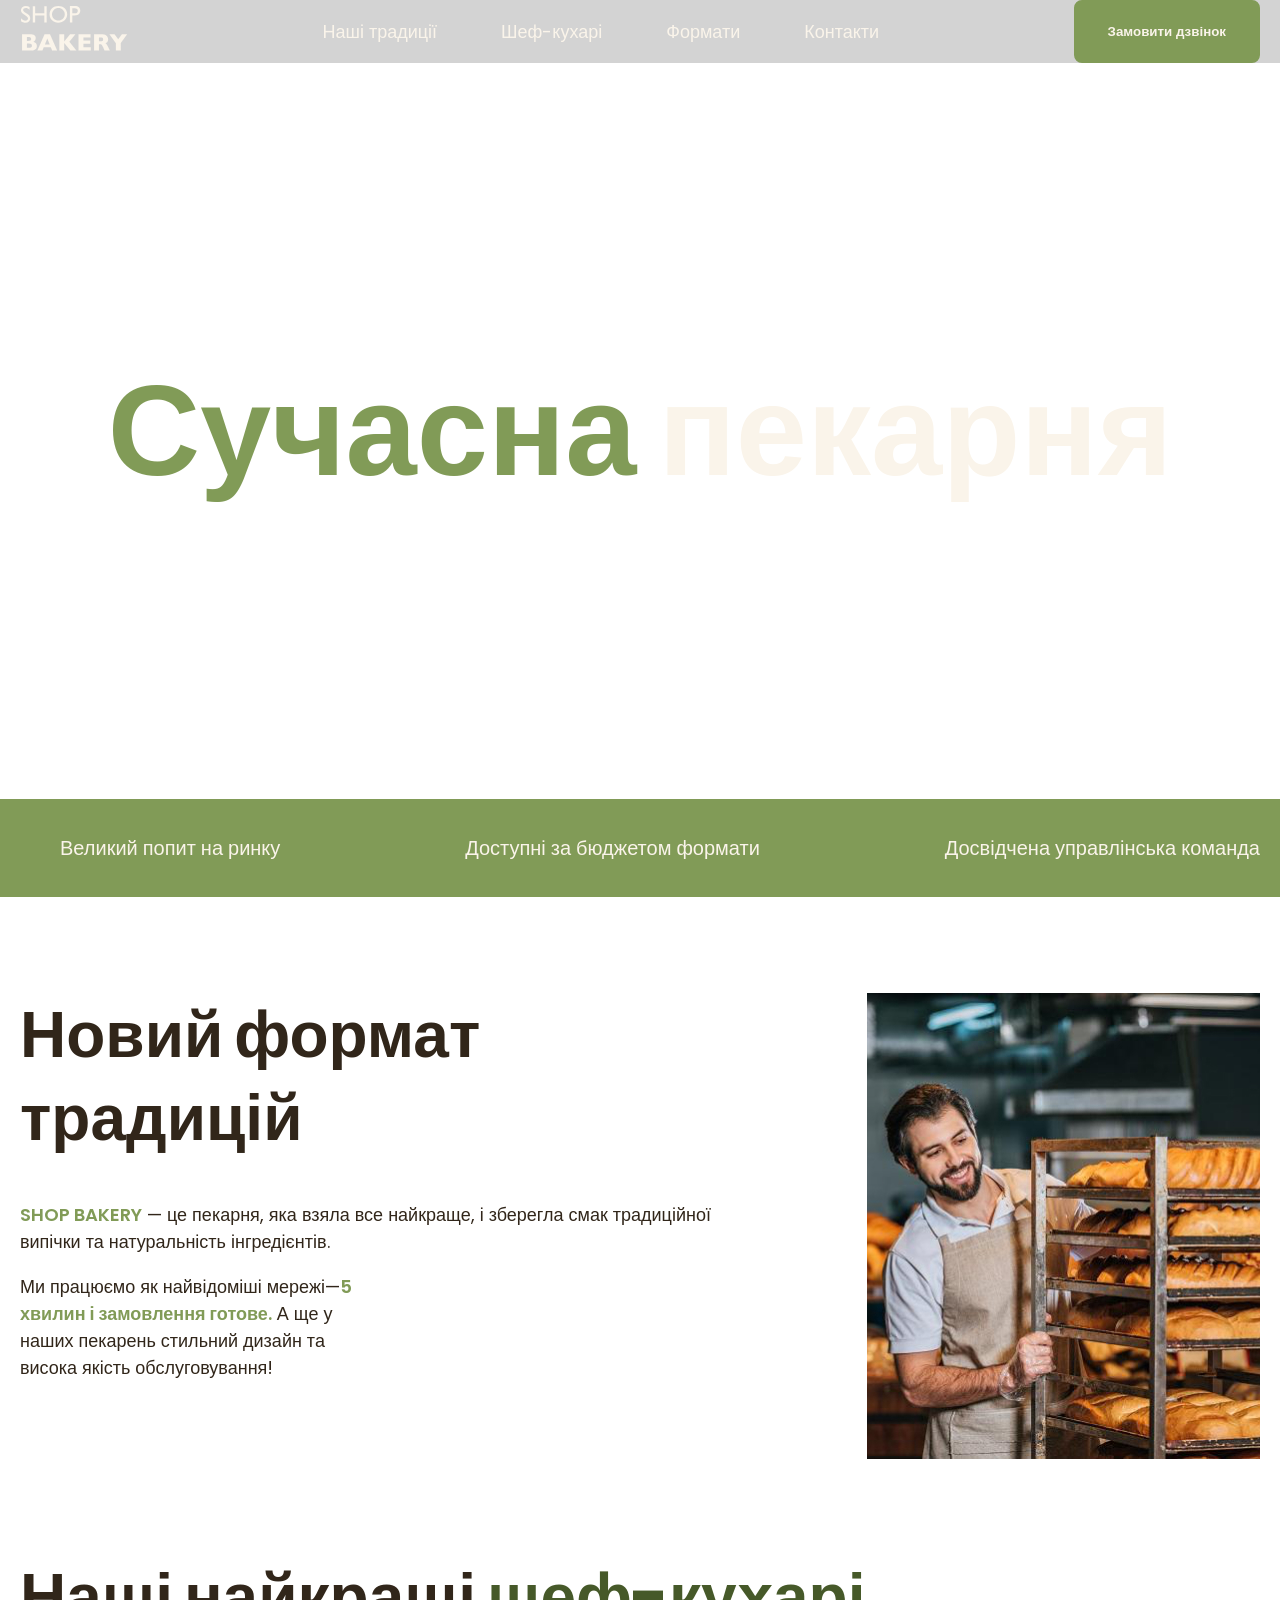
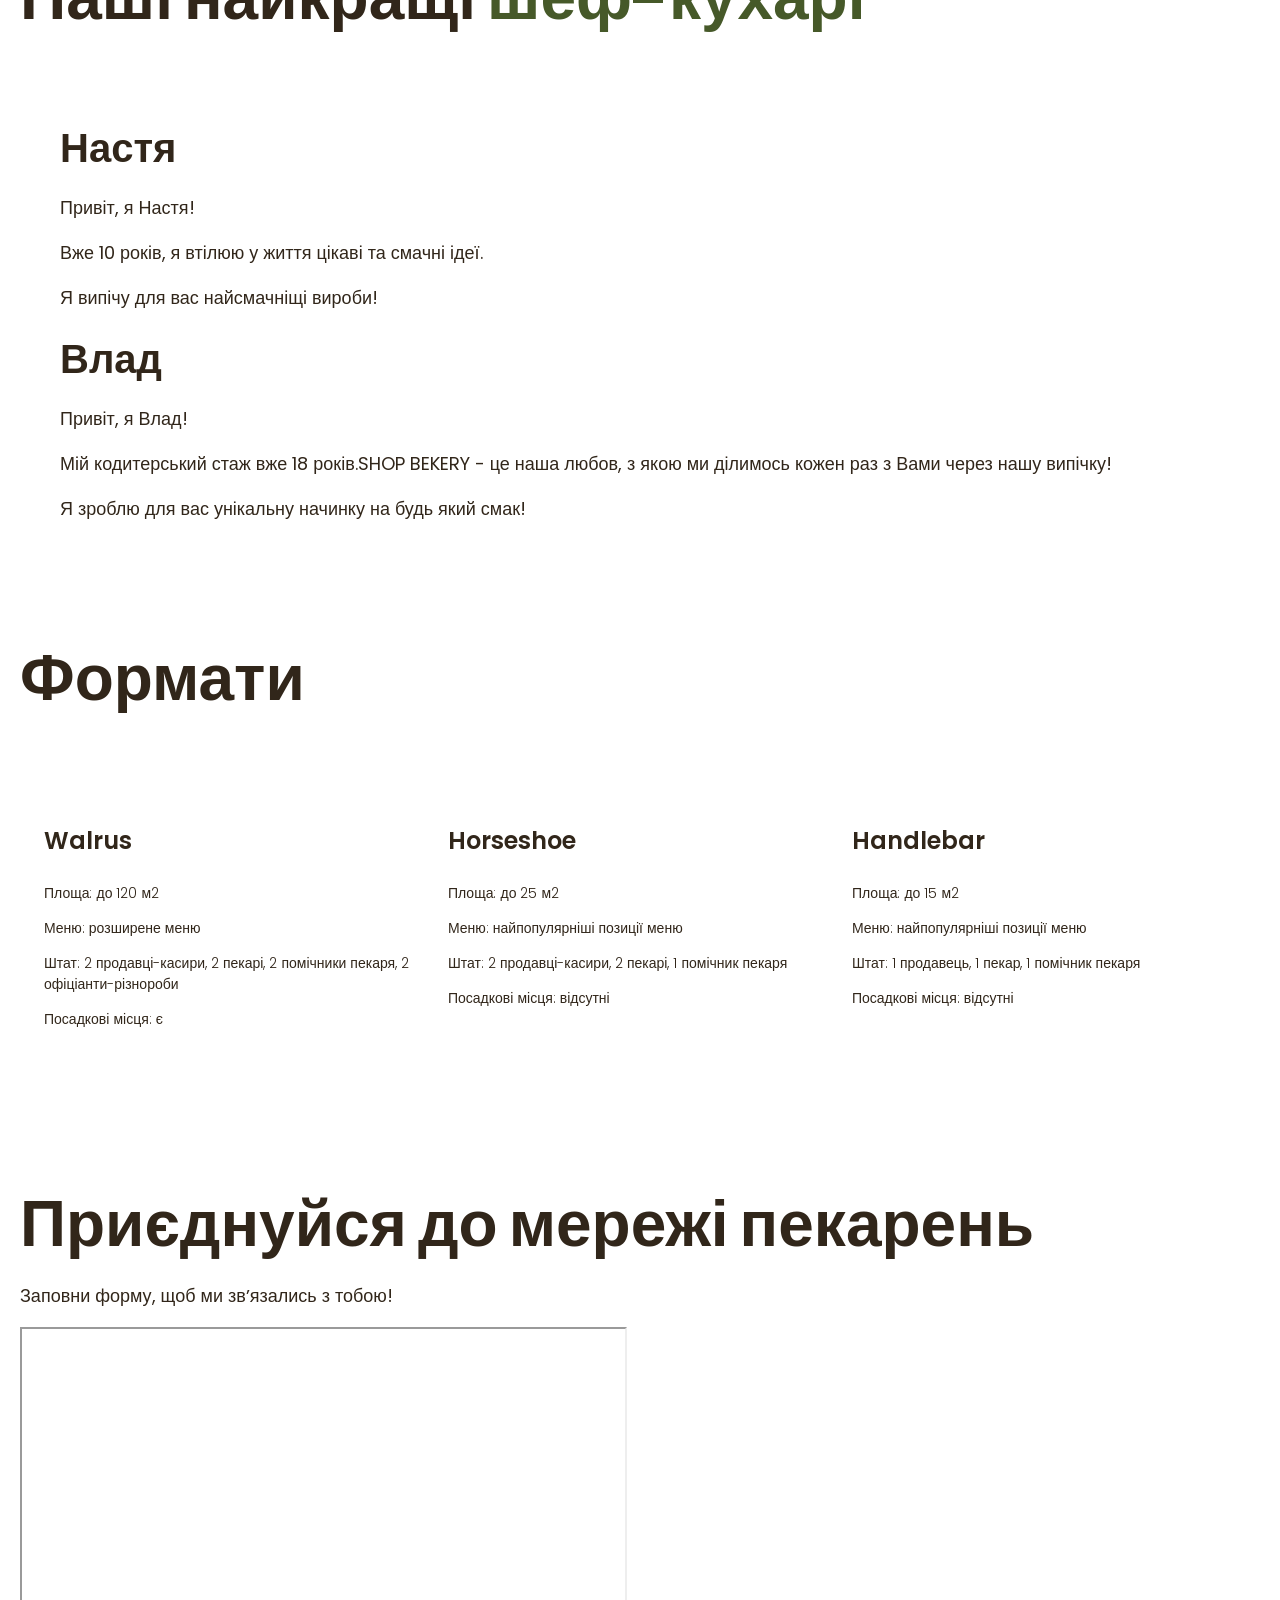
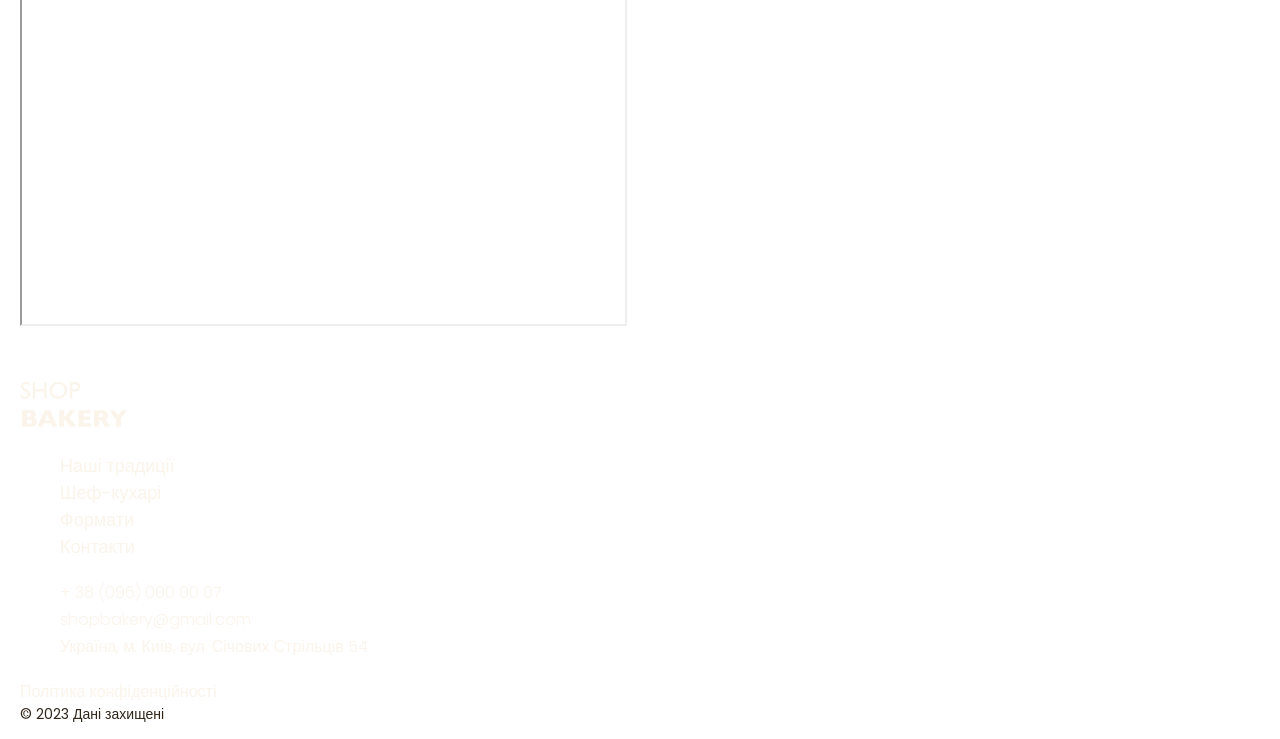
==== commit 5d98ca12: "Add files via upload" ====
--- a/index.html
+++ b/index.html
@@ -7,23 +7,25 @@
     <link rel="stylesheet" href="./css/styles.css" />
   </head>
   <body>
-    <header>
+    <header class="header">
       <div class="container">
-        <nav>
-          <a href="./index.html">
-            <img src="./images/logo.svg" alt="Логотип сучасної пекарні" />
-          </a>
-          <ul>
-            <li>
-              <a class="link" href="#traditions-section">Наші традиції</a>
-            </li>
-            <li><a class="link" href="#chefs-section">Шеф-кухарі</a></li>
-            <li><a class="link" href="#formats-section">Формати</a></li>
-            <li><a class="link" href="#contacts-section">Контакти</a></li>
-          </ul>
-        </nav>
-        <!-- button замовити дзвінок -->
-        <button class="button" type="button">Замовити дзвінок</button>
+        <div class="header-container">
+          <nav class="header-nav">
+            <a href="./index.html">
+              <img src="./images/logo.svg" alt="Логотип сучасної пекарні" />
+            </a>
+            <ul class="header-menu">
+              <li>
+                <a class="link" href="#traditions-section">Наші традиції</a>
+              </li>
+              <li><a class="link" href="#chefs-section">Шеф-кухарі</a></li>
+              <li><a class="link" href="#formats-section">Формати</a></li>
+              <li><a class="link" href="#contacts-section">Контакти</a></li>
+            </ul>
+          </nav>
+          <!-- button замовити дзвінок -->
+          <button class="button" type="button">Замовити дзвінок</button>
+        </div>
       </div>
     </header>
     <main>
@@ -35,7 +37,7 @@
           </h1>
         </div>
       </section>
-      <section>
+      <section class="advanteges-section">
         <div class="container">
           <h2 class="hidden">Наші переваги</h2>
           <ul class="advantages-list">
@@ -48,23 +50,29 @@
       <!-- Новий формат традиицій -->
       <section class="tradition-section section" id="traditions-section">
         <div class="container">
-          <h2 class="traditions-title section-title">Новий формат традицій</h2>
-          <p class="traditions-text">
-            <span class="brand uppercase">shop bakery</span> — це пекарня, яка
-            взяла все найкраще, і зберегла смак традиційної випічки та
-            натуральність інгредієнтів.
-          </p>
-          <p class="traditions-text">
-            Ми працюємо як найвідоміші мережі—<span class="brand"
-              >5 хвилин і замовлення готове.</span
-            >
-            А ще у наших пекарень стильний дизайн та висока якість
-            обслуговування!
-          </p>
-          <img
-            src="./images/baker-man1560.jpg"
-            alt="Чоловік пекар дивиться на батони із посмішкою"
-          />
+          <div class="traditions-container">
+            <div class="traditions-content">
+              <h2 class="traditions-title section-title">
+                Новий формат традицій
+              </h2>
+              <p class="traditions-text">
+                <span class="brand uppercase">shop bakery</span> — це пекарня,
+                яка взяла все найкраще, і зберегла смак традиційної випічки та
+                натуральність інгредієнтів.
+              </p>
+              <p class="traditions-text limited">
+                Ми працюємо як найвідоміші мережі—<span class="brand"
+                  >5 хвилин і замовлення готове.</span
+                >
+                А ще у наших пекарень стильний дизайн та висока якість
+                обслуговування!
+              </p>
+            </div>
+            <img
+              src="./images/baker-man1560.jpg"
+              alt="Чоловік пекар дивиться на батони із посмішкою"
+            />
+          </div>
         </div>
       </section>
       <!-- Наші найкращі шеф-кухарі -->
@@ -79,7 +87,7 @@
               <article>
                 <h3 class="chef-title">Настя</h3>
                 <p>Привіт, я Настя!</p>
-                <p>Вже 10 років, я свтілюю у життя цікаві та смачні ідеї.</p>
+                <p>Вже 10 років, я втілюю у життя цікаві та смачні ідеї.</p>
                 <p>Я випічу для вас найсмачніщі вироби!</p>
               </article>
             </li>
@@ -102,9 +110,9 @@
       <section class="section" id="formats-section">
         <div class="container">
           <h2 class="formats-title section-title">Формати</h2>
-          <ul>
-            <li>
-              <article>
+          <ul class="formats-list">
+            <li class="formats-item">
+              <article class="format-card">
                 <h3 class="format-title" lang="en">Walrus</h3>
                 <div class="format-text">
                   <p>Площа: до 120 м2</p>
@@ -117,8 +125,8 @@
                 </div>
               </article>
             </li>
-            <li>
-              <article>
+            <li class="formats-item">
+              <article class="format-card">
                 <h3 class="format-title" lang="en">Horseshoe</h3>
                 <div class="format-text">
                   <p>Площа: до 25 м2</p>
@@ -128,8 +136,8 @@
                 </div>
               </article>
             </li>
-            <li>
-              <article>
+            <li class="formats-item">
+              <article class="format-card">
                 <h3 class="format-title" lang="en">Handlebar</h3>
                 <div class="format-text">
                   <p>Площа: до 15 м2</p>
@@ -161,53 +169,55 @@
       </section>
     </main>
     <footer>
-     <div class="container">
-       <nav>
-        <a href="#">
-          <img src="./images/logo.svg" alt="Логотип сучасної пекарні" />
-        </a>
-        <ul>
-          <li><a class="link" href="#traditions-section">Наші традиції</a></li>
-          <li><a class="link" href="#chefs-section">Шеф-кухарі</a></li>
-          <li><a class="link" href="#formats-section">Формати</a></li>
-          <li><a class="link" href="#contacts-section">Контакти</a></li>
-        </ul>
-      </nav>
-      <address>
-        <ul>
-          <li>
-            <a class="address-link" href="tel:+380960000007"
-              >+ 38 (096) 000 00 07</a
-            >
-          </li>
-          <li>
-            <a class="address-link" href="mailto:shopbakery@gmail.com"
-              >shopbakery@gmail.com</a
-            >
-          </li>
-          <li>
-            <a
-              class="address-link"
-              href="https://maps.app.goo.gl/4jJMo3dhJYnmSr639"
-              target="_blank"
-              >Україна, м. Київ, вул. Січових Стрільців 54</a
-            >
-          </li>
-          <li>
-            <!-- Facebook icon -->
-            <a href="#"></a>
-          </li>
-          <!-- Instagram icon -->
-          <li>
-            <a href="#"> </a>
-          </li>
-        </ul>
-        <a class="address-link" href="#" target="_blank"
-          >Політика конфіденційності</a
-        >
-        <p class="address-copyright">&copy; 2023 Дані захищені</p>
-      </address>
-     </div>
+      <div class="container">
+        <nav>
+          <a href="#">
+            <img src="./images/logo.svg" alt="Логотип сучасної пекарні" />
+          </a>
+          <ul>
+            <li>
+              <a class="link" href="#traditions-section">Наші традиції</a>
+            </li>
+            <li><a class="link" href="#chefs-section">Шеф-кухарі</a></li>
+            <li><a class="link" href="#formats-section">Формати</a></li>
+            <li><a class="link" href="#contacts-section">Контакти</a></li>
+          </ul>
+        </nav>
+        <address>
+          <ul>
+            <li>
+              <a class="address-link" href="tel:+380960000007"
+                >+ 38 (096) 000 00 07</a
+              >
+            </li>
+            <li>
+              <a class="address-link" href="mailto:shopbakery@gmail.com"
+                >shopbakery@gmail.com</a
+              >
+            </li>
+            <li>
+              <a
+                class="address-link"
+                href="https://maps.app.goo.gl/4jJMo3dhJYnmSr639"
+                target="_blank"
+                >Україна, м. Київ, вул. Січових Стрільців 54</a
+              >
+            </li>
+            <li>
+              <!-- Facebook icon -->
+              <a href="#"></a>
+            </li>
+            <!-- Instagram icon -->
+            <li>
+              <a href="#"> </a>
+            </li>
+          </ul>
+          <a class="address-link" href="#" target="_blank"
+            >Політика конфіденційності</a
+          >
+          <p class="address-copyright">&copy; 2023 Дані захищені</p>
+        </address>
+      </div>
     </footer>
   </body>
 </html>
--- a/css/styles.css
+++ b/css/styles.css
@@ -63,23 +63,23 @@
   font-style: normal;
 }
 
-.section{
+.section {
   padding: 48px 0;
 }
 
-.container{
+.container {
   width: 100%;
   max-width: 1240px;
   margin: 0 auto;
 }
 
-.hidden{
-position:absolute;
-left:-10000px;
-top:auto;
-width:1px;
-height:1px;
-overflow:hidden;
+.hidden {
+  position: absolute;
+  left: -10000px;
+  top: auto;
+  width: 1px;
+  height: 1px;
+  overflow: hidden;
 }
 
 /* Button */
@@ -107,7 +107,30 @@
 
 .link:hover {
   color: var(--color-brand-light);
-  font-weight: 600;
+}
+
+/* Header */
+.header {
+  background-color: lightgrey;
+}
+.header-container {
+  display: flex;
+  align-items: center;
+  gap: 40px;
+}
+.header-nav {
+  flex-grow: 1;
+  display: flex;
+  align-items: center;
+  gap: 40px;
+}
+.header-menu {
+  display: flex;
+  gap: 64px;
+  flex-grow: 1;
+  justify-content: center;
+  padding: 0;
+  margin: 0;
 }
 
 /* Hero section */
@@ -129,8 +152,9 @@
 
 /* Advantages section */
 .advantages-list {
-  background-color: var(--color-brand-light);
-  color: var(--color-primary-light);
+  display: flex;
+  justify-content: space-between;
+  gap: 40px;
 }
 
 .section-title .accent {
@@ -146,18 +170,22 @@
 .advanteges-item {
   font-size: 20px;
   font-weight: 300;
+  color: var(--color-primary-light);
+}
+.advanteges-section {
+  background-color: var(--color-brand-light);
+  padding: 16px 0;
 }
 
 /* Traditions section */
-.tradition-section{
+.tradition-section {
   padding-top: 96px;
 }
 
-.traditions-title{
+.traditions-title {
   margin-bottom: 42px;
 }
 
-/* Traditions */
 .traditions-text .brand {
   color: var(--color-brand-light);
   font-weight: 600;
@@ -166,6 +194,19 @@
 .traditions-text .uppercase {
   color: var(--color-brand-light);
   text-transform: uppercase;
+}
+
+.traditions-container {
+  display: flex;
+  gap: 100px;
+  justify-content: space-between;
+  gap: 40px;
+}
+.traditions-text.limited {
+  max-width: 360px;
+}
+.traditions-content {
+  max-width: 710px;
 }
 
 /* Chefs section */
@@ -175,7 +216,7 @@
   margin-bottom: 16px;
 }
 
-.chefs-title{
+.chefs-title {
   margin-bottom: 80px;
 }
 
@@ -190,12 +231,25 @@
   font-weight: 300;
 }
 
-.formats-title{
+.formats-title {
   margin-bottom: 80px;
 }
+.format-card {
+  border-radius: 10px solid;
+  border-color: lightgray;
+}
+.formats-list {
+  display: flex;
+  gap: 20px;
+  padding: 24px;
+  flex-wrap: wrap;
+}
+.formats-item{
+  flex-basis: calc((100% - 40px) / 3);
+}
 
 /* Contacts */
-.contact-title{
+.contact-title {
   margin-bottom: 16px;
 }
 
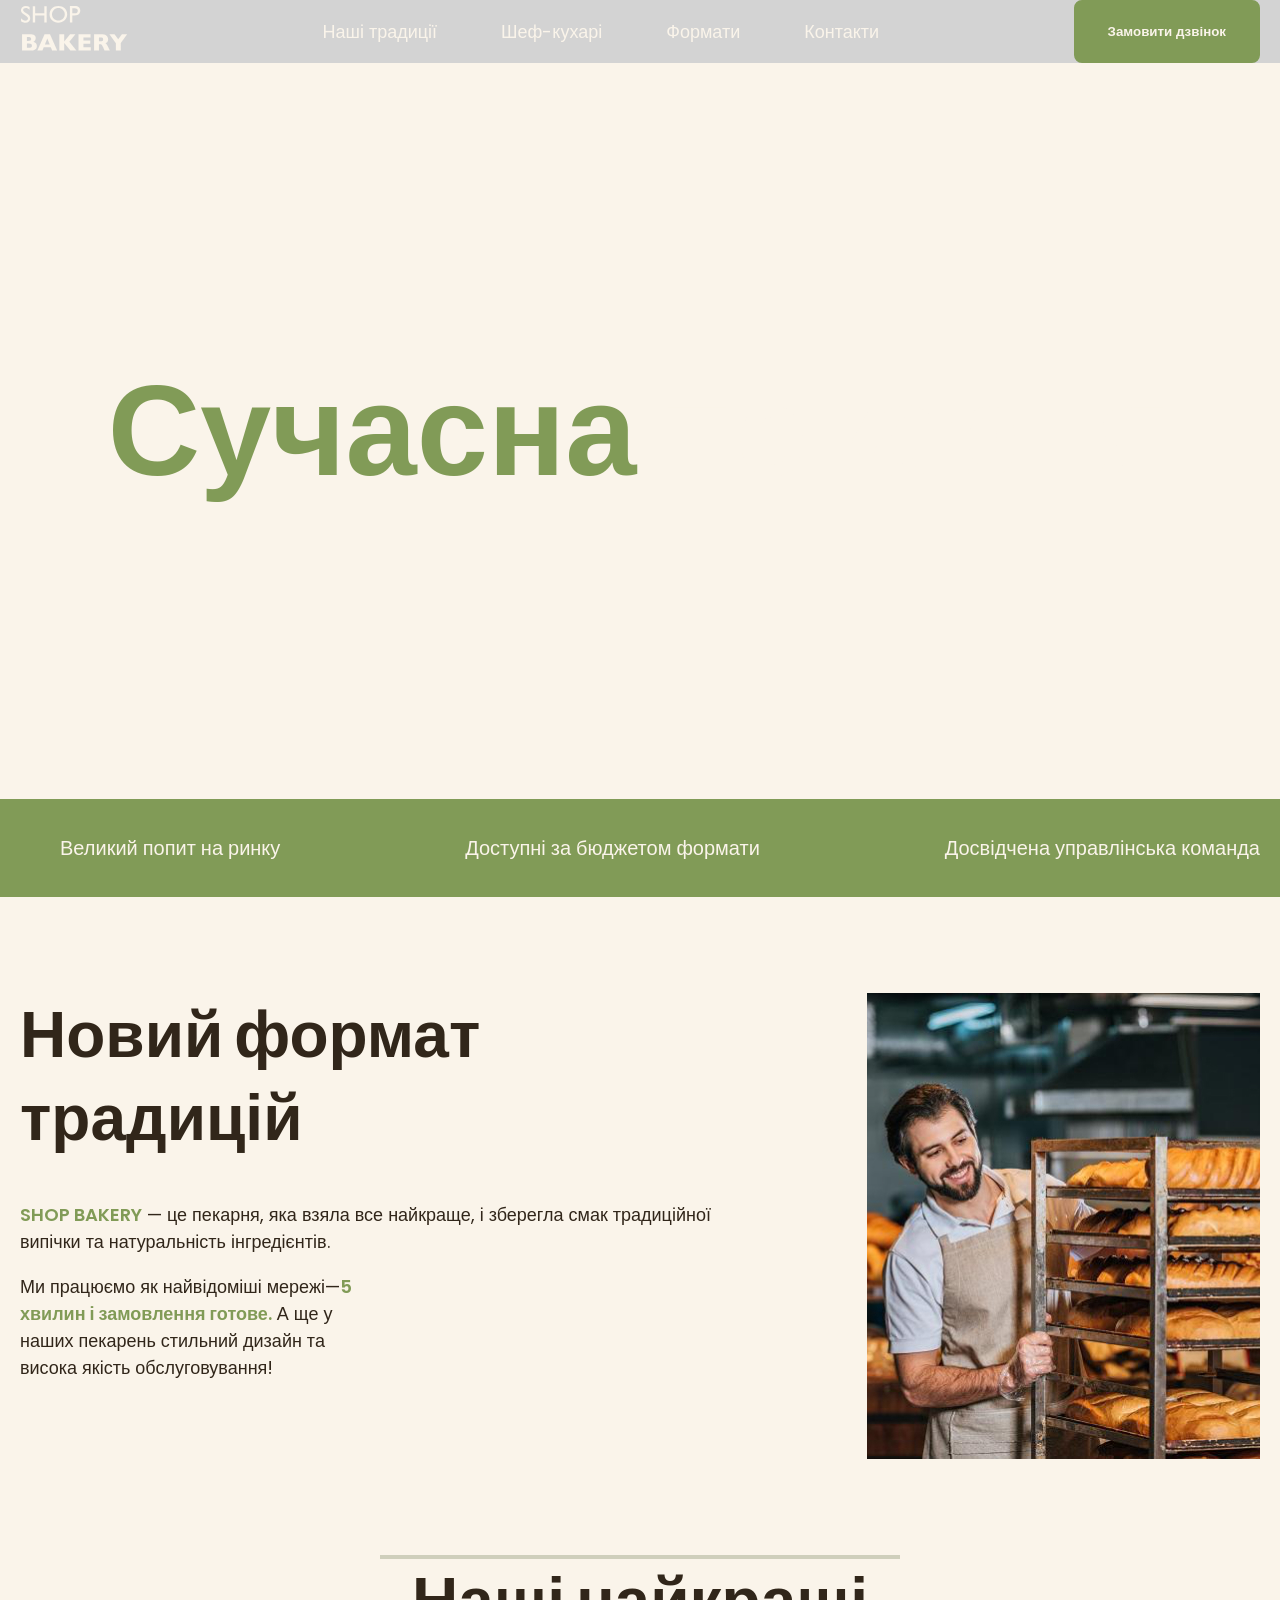
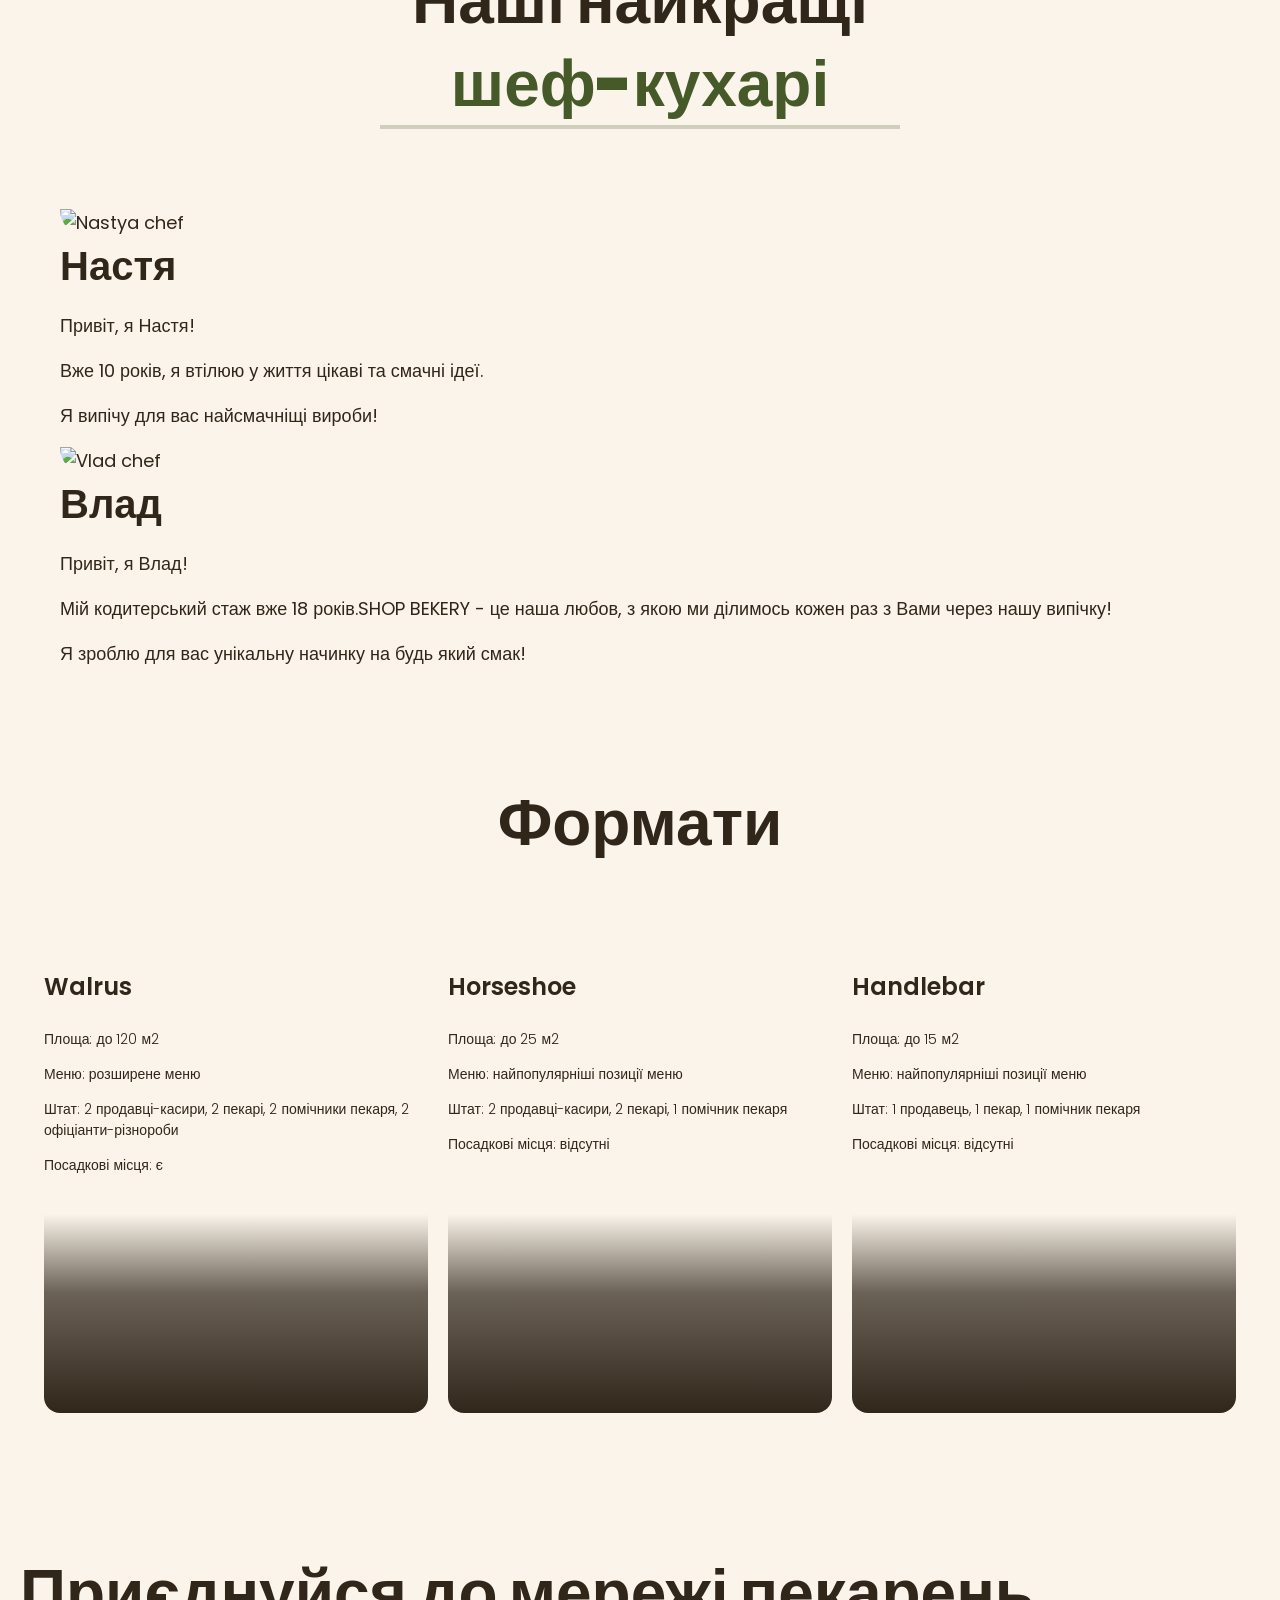
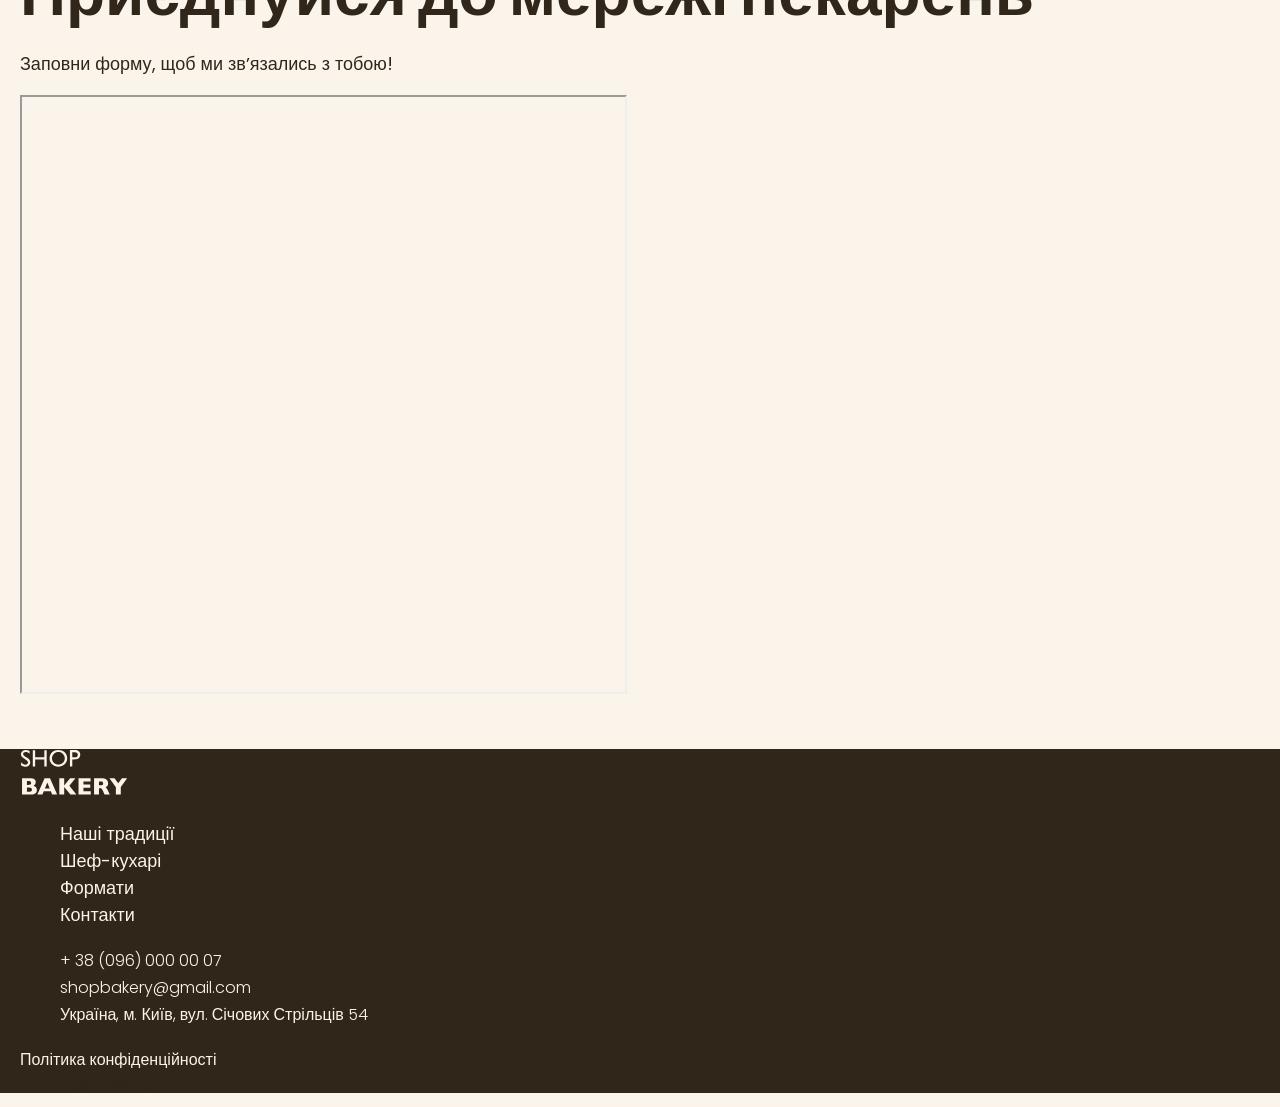
==== commit 21aa5e54: "Add files via upload" ====
--- a/index.html
+++ b/index.html
@@ -78,13 +78,14 @@
       <!-- Наші найкращі шеф-кухарі -->
       <section class="section" id="chefs-section">
         <div class="container">
-          <h2 class="chefs-title section-title">
+          <h2 class="chefs-title section-title centered">
             Наші найкращі <span class="accent">шеф-кухарі</span>
           </h2>
           <ul>
             <li>
               <!-- Настя -->
               <article>
+                <img class="chef-photo" src="./images/nastya.jpg" alt="Nastya chef">
                 <h3 class="chef-title">Настя</h3>
                 <p>Привіт, я Настя!</p>
                 <p>Вже 10 років, я втілюю у життя цікаві та смачні ідеї.</p>
@@ -94,6 +95,7 @@
             <li>
               <!-- Влад -->
               <article>
+                <img class="chef-photo" src="./images/vlad.jpg" alt="Vlad chef">
                 <h3 class="chef-title">Влад</h3>
                 <p>Привіт, я Влад!</p>
                 <p>
@@ -109,7 +111,7 @@
       <!-- Формати -->
       <section class="section" id="formats-section">
         <div class="container">
-          <h2 class="formats-title section-title">Формати</h2>
+          <h2 class="formats-title section-title centered">Формати</h2>
           <ul class="formats-list">
             <li class="formats-item">
               <article class="format-card">
@@ -168,7 +170,7 @@
         </div>
       </section>
     </main>
-    <footer>
+    <footer class="footer">
       <div class="container">
         <nav>
           <a href="#">
--- a/css/styles.css
+++ b/css/styles.css
@@ -30,10 +30,12 @@
 }
 
 :root {
-  --color-brand-light: #819b57;
+  --color-brand-normal: #819b57;
+  --color-brand-light: #cfcfbc;
   --color-brand-dark: #465929;
   --color-primary-dark: #31261a;
   --color-primary-light: #faf4ea;
+  --color-secondary-dark: #a18268;
 }
 
 /* Base */
@@ -44,6 +46,7 @@
   font-weight: 400;
   line-height: 1.5;
   margin: 0;
+  background-color: var(--color-primary-light);
 }
 
 h1,
@@ -85,8 +88,8 @@
 /* Button */
 .button {
   border-radius: 8px;
-  border: 2px solid var(--color-brand-light);
-  background-color: var(--color-brand-light);
+  border: 2px solid var(--color-brand-normal);
+  background-color: var(--color-brand-normal);
   color: var(--color-primary-light);
   cursor: pointer;
   font-weight: 600;
@@ -106,12 +109,12 @@
 }
 
 .link:hover {
-  color: var(--color-brand-light);
+  color: var(--color-brand-normal);
 }
 
 /* Header */
 .header {
-  background-color: lightgrey;
+  background-color: lightgrey; /*remove */
 }
 .header-container {
   display: flex;
@@ -143,11 +146,15 @@
 }
 
 .accent {
-  color: var(--color-brand-light);
+  color: var(--color-brand-normal);
 }
 
 .hero-section {
   padding: 272px 0;
+  background-image: url('../images/hero-section-background.jpg');
+  background-repeat: no-repeat;
+  background-position: center top;
+  background-size: cover;
 }
 
 /* Advantages section */
@@ -167,13 +174,17 @@
   line-height: 1.3;
 }
 
+.section-title.centered {
+  text-align: center;
+}
+
 .advanteges-item {
   font-size: 20px;
   font-weight: 300;
   color: var(--color-primary-light);
 }
 .advanteges-section {
-  background-color: var(--color-brand-light);
+  background-color: var(--color-brand-normal);
   padding: 16px 0;
 }
 
@@ -187,12 +198,12 @@
 }
 
 .traditions-text .brand {
-  color: var(--color-brand-light);
+  color: var(--color-brand-normal);
   font-weight: 600;
 }
 
 .traditions-text .uppercase {
-  color: var(--color-brand-light);
+  color: var(--color-brand-normal);
   text-transform: uppercase;
 }
 
@@ -217,7 +228,20 @@
 }
 
 .chefs-title {
-  margin-bottom: 80px;
+  margin: 0 auto 80px;
+  max-width: 520px;
+}
+
+.chefs-title::before,
+.chefs-title::after {
+  content: '';
+  display: block;
+  border: 2px solid #cfcfbc;
+}
+
+.chef-photo {
+  border-radius: 4px 4px 4px 200px;
+  box-shadow: -16px 16px 0 0 var(--color-primary-light)  -16px 16px 0 2px var(--color-secondary-dark);
 }
 
 /* Formats section */
@@ -235,8 +259,15 @@
   margin-bottom: 80px;
 }
 .format-card {
-  border-radius: 10px solid;
   border-color: lightgray;
+  background-image: linear-gradient(
+    180deg,
+    rgba(49, 38, 26, 0) 55.21%,
+    rgba(49, 38, 26, 0.71) 72.92%,
+    #31261a 100%
+  );
+  border-radius: 16px;
+  height: 444px;
 }
 .formats-list {
   display: flex;
@@ -244,7 +275,7 @@
   padding: 24px;
   flex-wrap: wrap;
 }
-.formats-item{
+.formats-item {
   flex-basis: calc((100% - 40px) / 3);
 }
 
@@ -261,9 +292,17 @@
 }
 
 .address-link:hover {
-  color: var(--color-brand-light);
+  color: var(--color-brand-normal);
 }
 
 .address-copyright {
   font-size: 14px;
 }
+
+.footer {
+  background-image: url(../images/footer-background.png);
+  background-color: var(--color-primary-dark);
+  background-repeat: no-repeat;
+  background-position: center;
+  background-size: cover;
+}
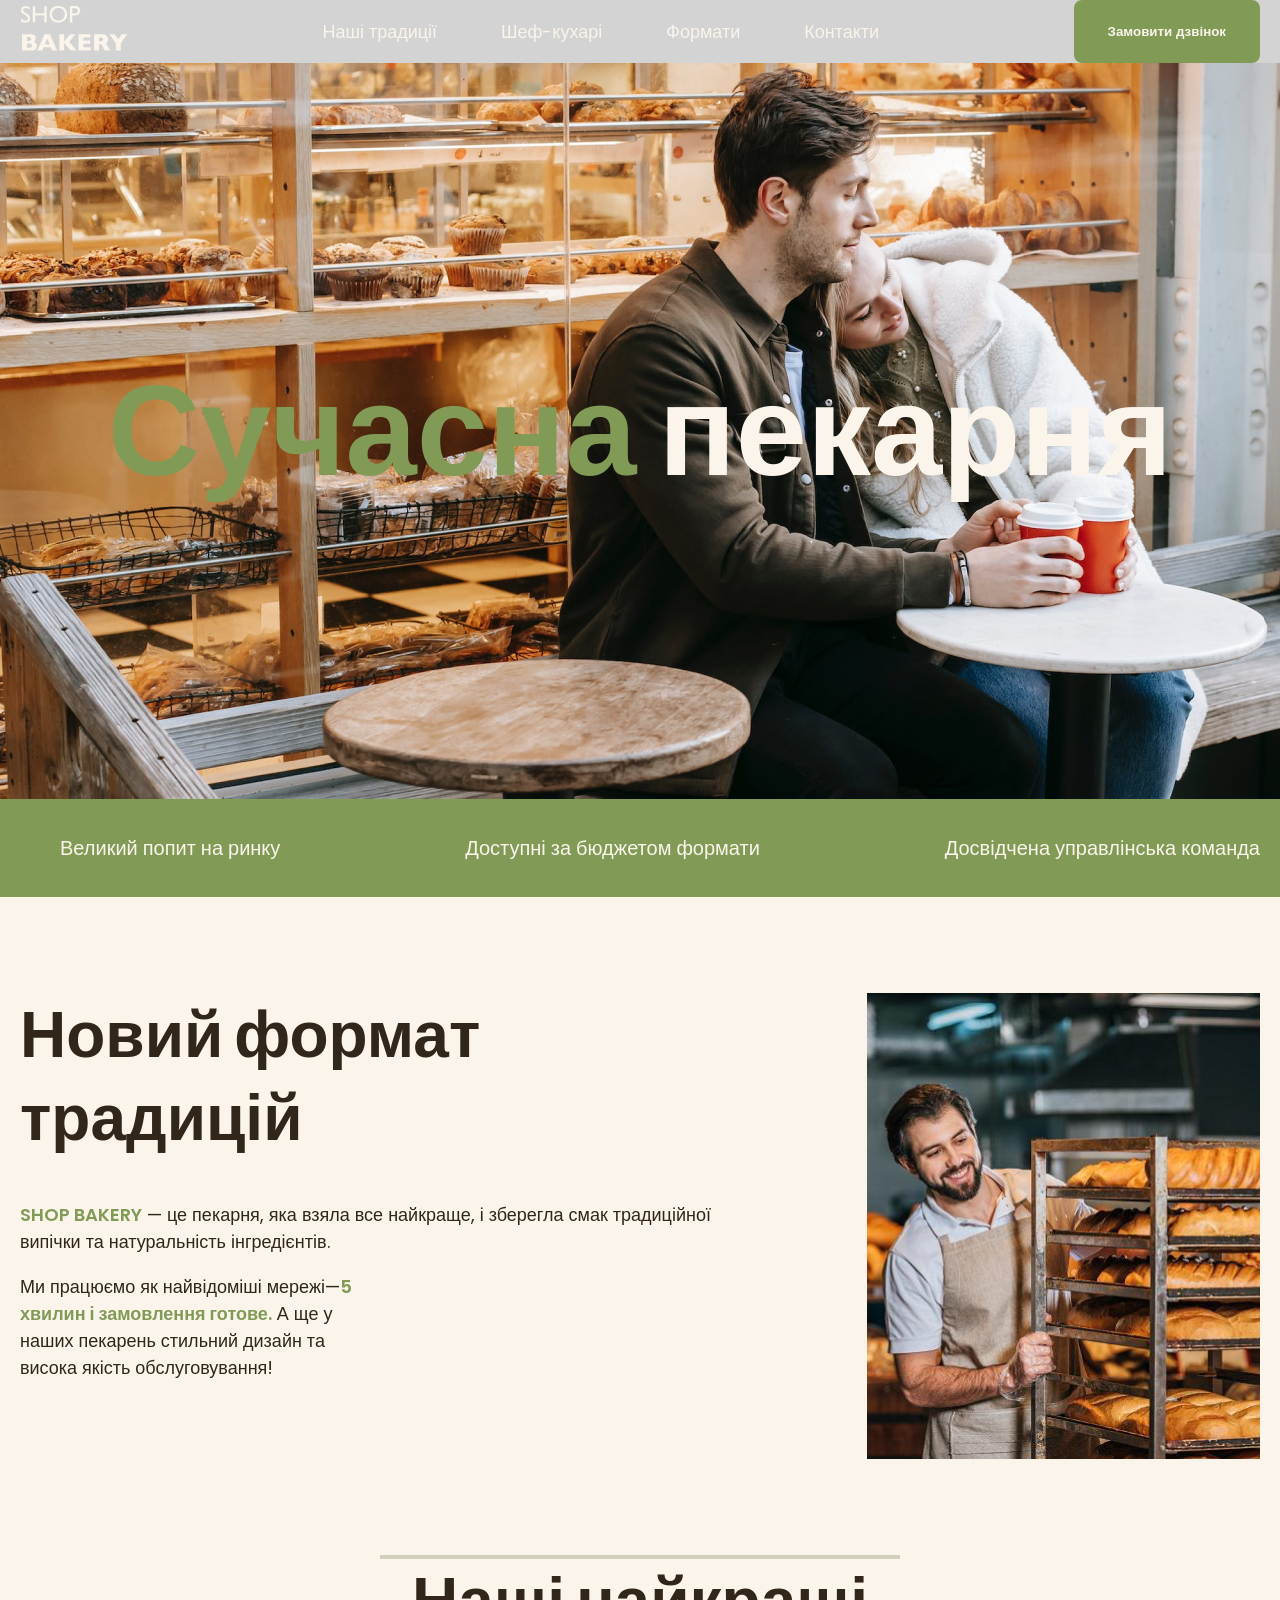
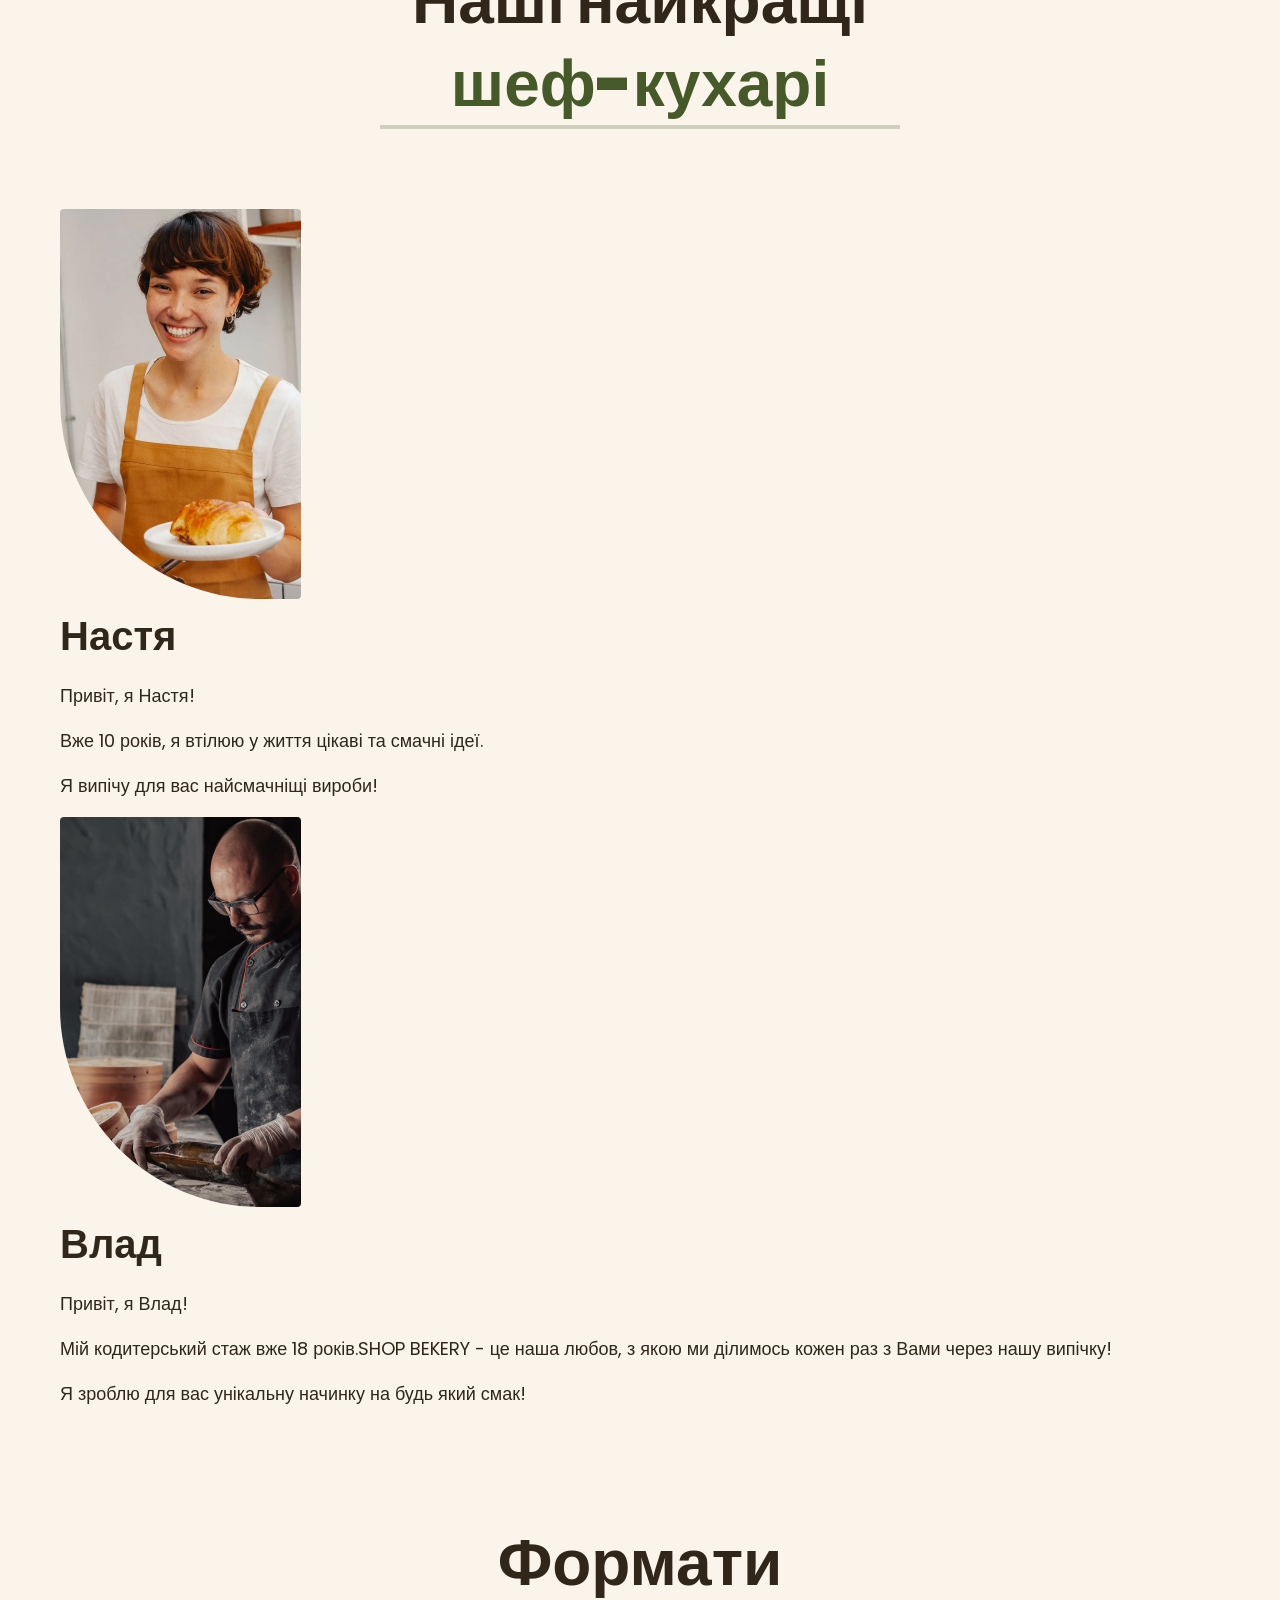
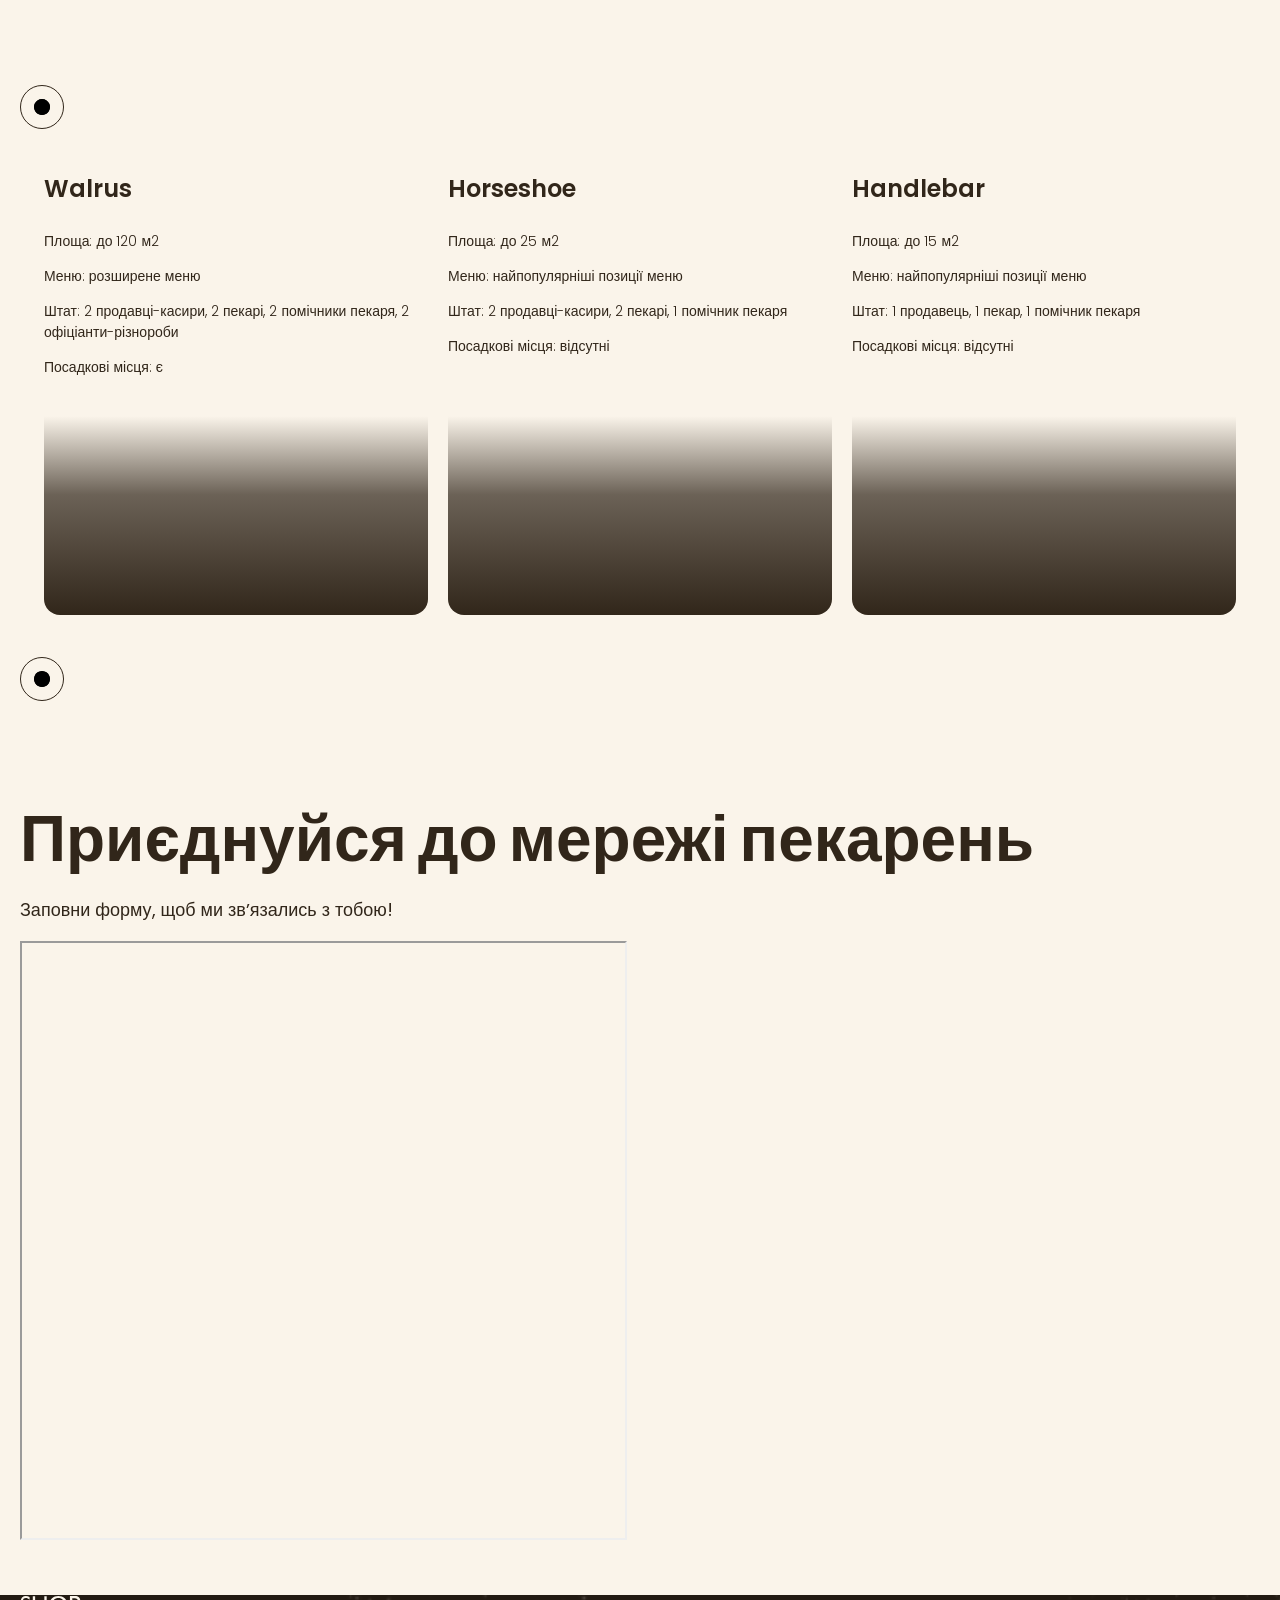
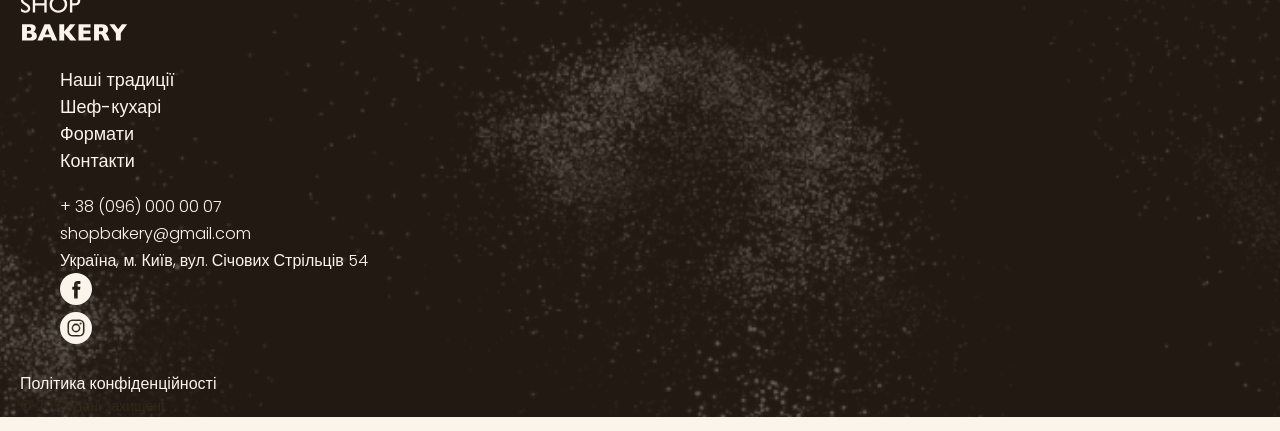
==== commit 56bc8470: "Add files via upload" ====
--- a/index.html
+++ b/index.html
@@ -85,7 +85,11 @@
             <li>
               <!-- Настя -->
               <article>
-                <img class="chef-photo" src="./images/nastya.jpg" alt="Nastya chef">
+                <img
+                  class="chef-photo"
+                  src="./images/nastya.jpg"
+                  alt="Nastya chef"
+                />
                 <h3 class="chef-title">Настя</h3>
                 <p>Привіт, я Настя!</p>
                 <p>Вже 10 років, я втілюю у життя цікаві та смачні ідеї.</p>
@@ -95,7 +99,11 @@
             <li>
               <!-- Влад -->
               <article>
-                <img class="chef-photo" src="./images/vlad.jpg" alt="Vlad chef">
+                <img
+                  class="chef-photo"
+                  src="./images/vlad.jpg"
+                  alt="Vlad chef"
+                />
                 <h3 class="chef-title">Влад</h3>
                 <p>Привіт, я Влад!</p>
                 <p>
@@ -112,6 +120,11 @@
       <section class="section" id="formats-section">
         <div class="container">
           <h2 class="formats-title section-title centered">Формати</h2>
+          <button class="carousel-button" type="button">
+                <svg width="16" height="16">
+                  <use href="./images/icons.svg#icon-arrowright"></use>
+                </svg>
+          </button>
           <ul class="formats-list">
             <li class="formats-item">
               <article class="format-card">
@@ -150,6 +163,11 @@
               </article>
             </li>
           </ul>
+                    <button class="carousel-button" type="button">
+                <svg width="16" height="16">
+                  <use href="./images/icons.svg#icon-arrowright"></use>
+                </svg>
+          </button>
         </div>
       </section>
       <!-- Приєднуйся до мережі пекарень -->
@@ -207,11 +225,19 @@
             </li>
             <li>
               <!-- Facebook icon -->
-              <a href="#"></a>
+              <a href="#">
+                <svg class="address-icon" width="32" height="32">
+                  <use href="./images/icons.svg#icon-facebook-icon"></use>
+                </svg>
+              </a>
             </li>
             <!-- Instagram icon -->
             <li>
-              <a href="#"> </a>
+              <a href="#">
+                <svg class="address-icon" width="32" height="32">
+                  <use href="./images/icons.svg#icon-instagram-icon"></use>
+                </svg>
+              </a>
             </li>
           </ul>
           <a class="address-link" href="#" target="_blank"
--- a/css/styles.css
+++ b/css/styles.css
@@ -241,7 +241,7 @@
 
 .chef-photo {
   border-radius: 4px 4px 4px 200px;
-  box-shadow: -16px 16px 0 0 var(--color-primary-light)  -16px 16px 0 2px var(--color-secondary-dark);
+  box-shadow: -16px 16px 0 0 var(--color-primary-light) -16px 16px 0 2px var(--color-secondary-dark);
 }
 
 /* Formats section */
@@ -279,6 +279,32 @@
   flex-basis: calc((100% - 40px) / 3);
 }
 
+.carousel-button {
+  width: 44px;
+  height: 44px;
+  border-radius: 50%;
+  background-color: transparent;
+  border: 1px solid var(--color-primary-dark);
+  padding: 0;
+  display: flex;
+  align-items: center;
+  justify-content: center;
+  cursor: pointer;
+}
+
+.carousel-button:hover {
+  background-color: var(--color-primary-dark);
+  fill: var(--color-primary-light);
+}
+
+.carousel-button:hover .carousel-arrow{
+  fill: var(--color-primary-light);
+}
+
+.carousel-arrow {
+  fill: var(--color-primary-dark);
+}
+
 /* Contacts */
 .contact-title {
   margin-bottom: 16px;
@@ -297,6 +323,10 @@
 
 .address-copyright {
   font-size: 14px;
+}
+
+.address-icon {
+  fill: var(--color-primary-light);
 }
 
 .footer {
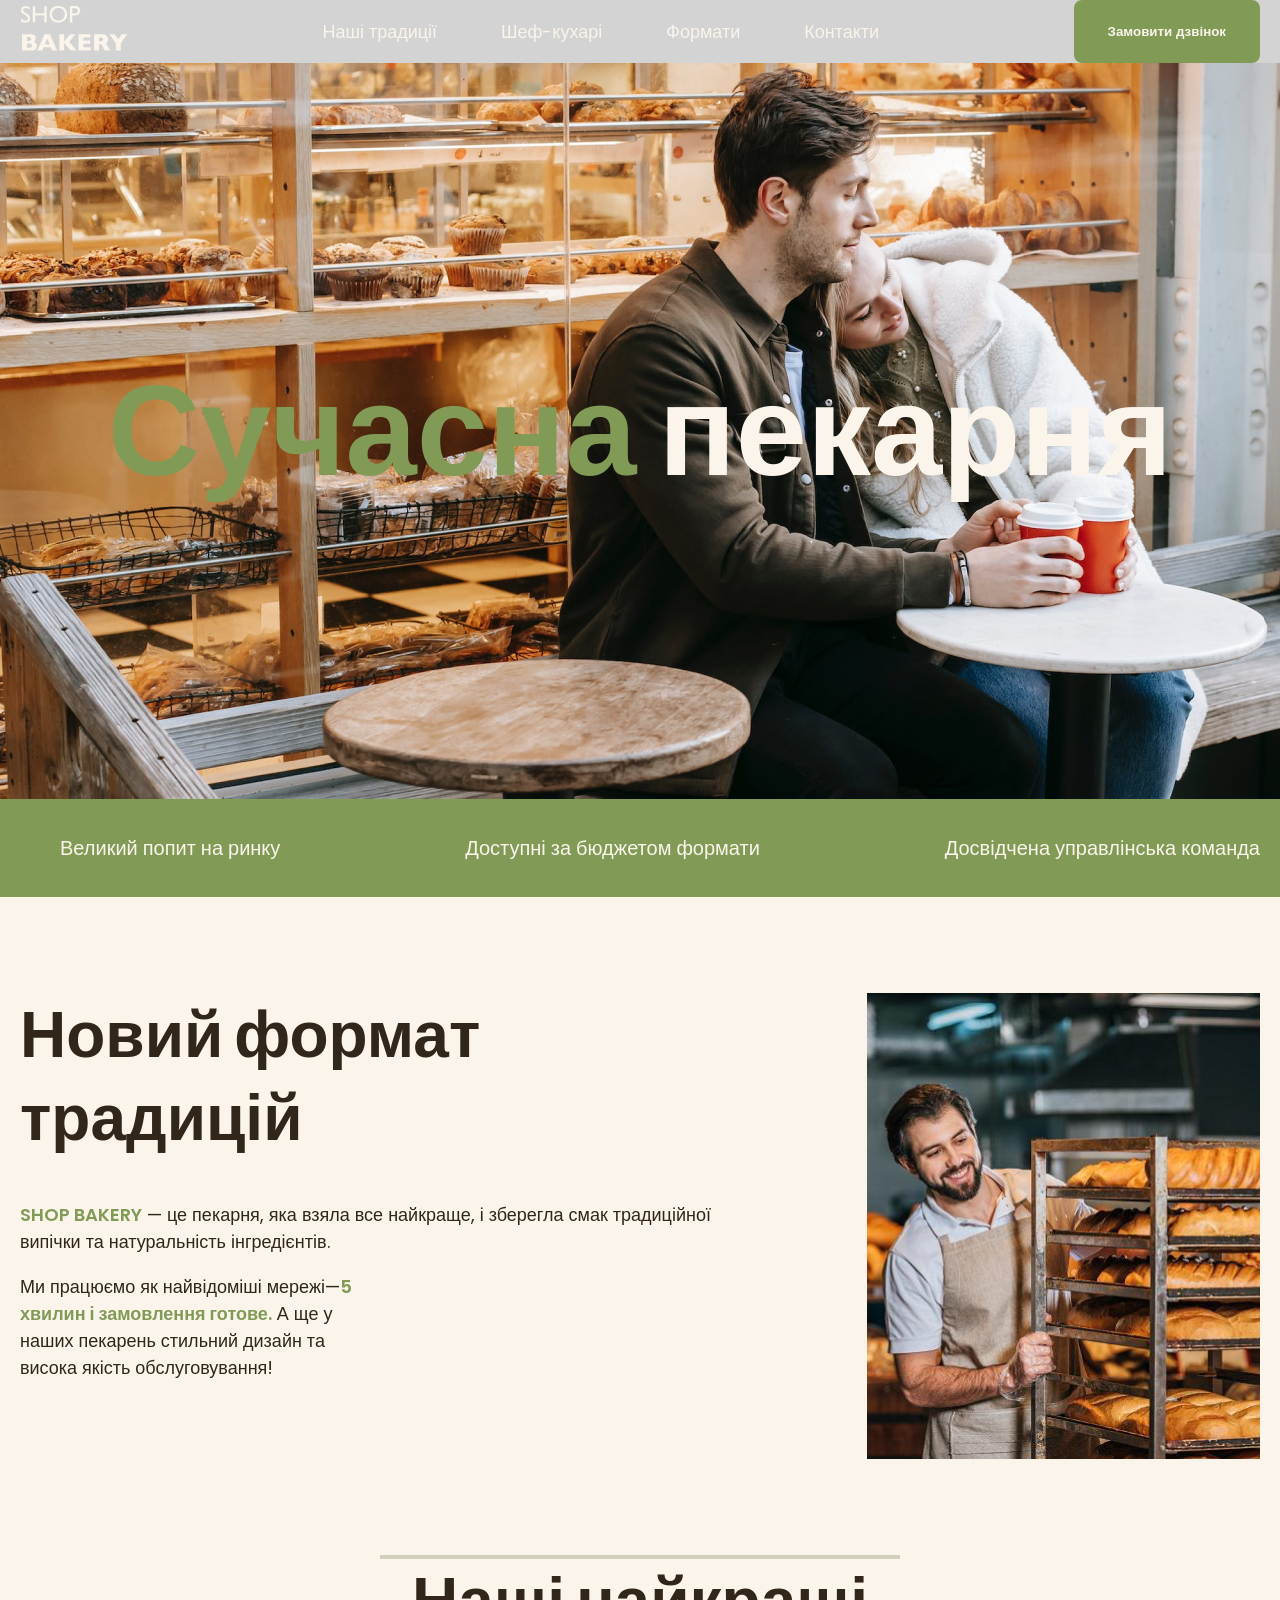
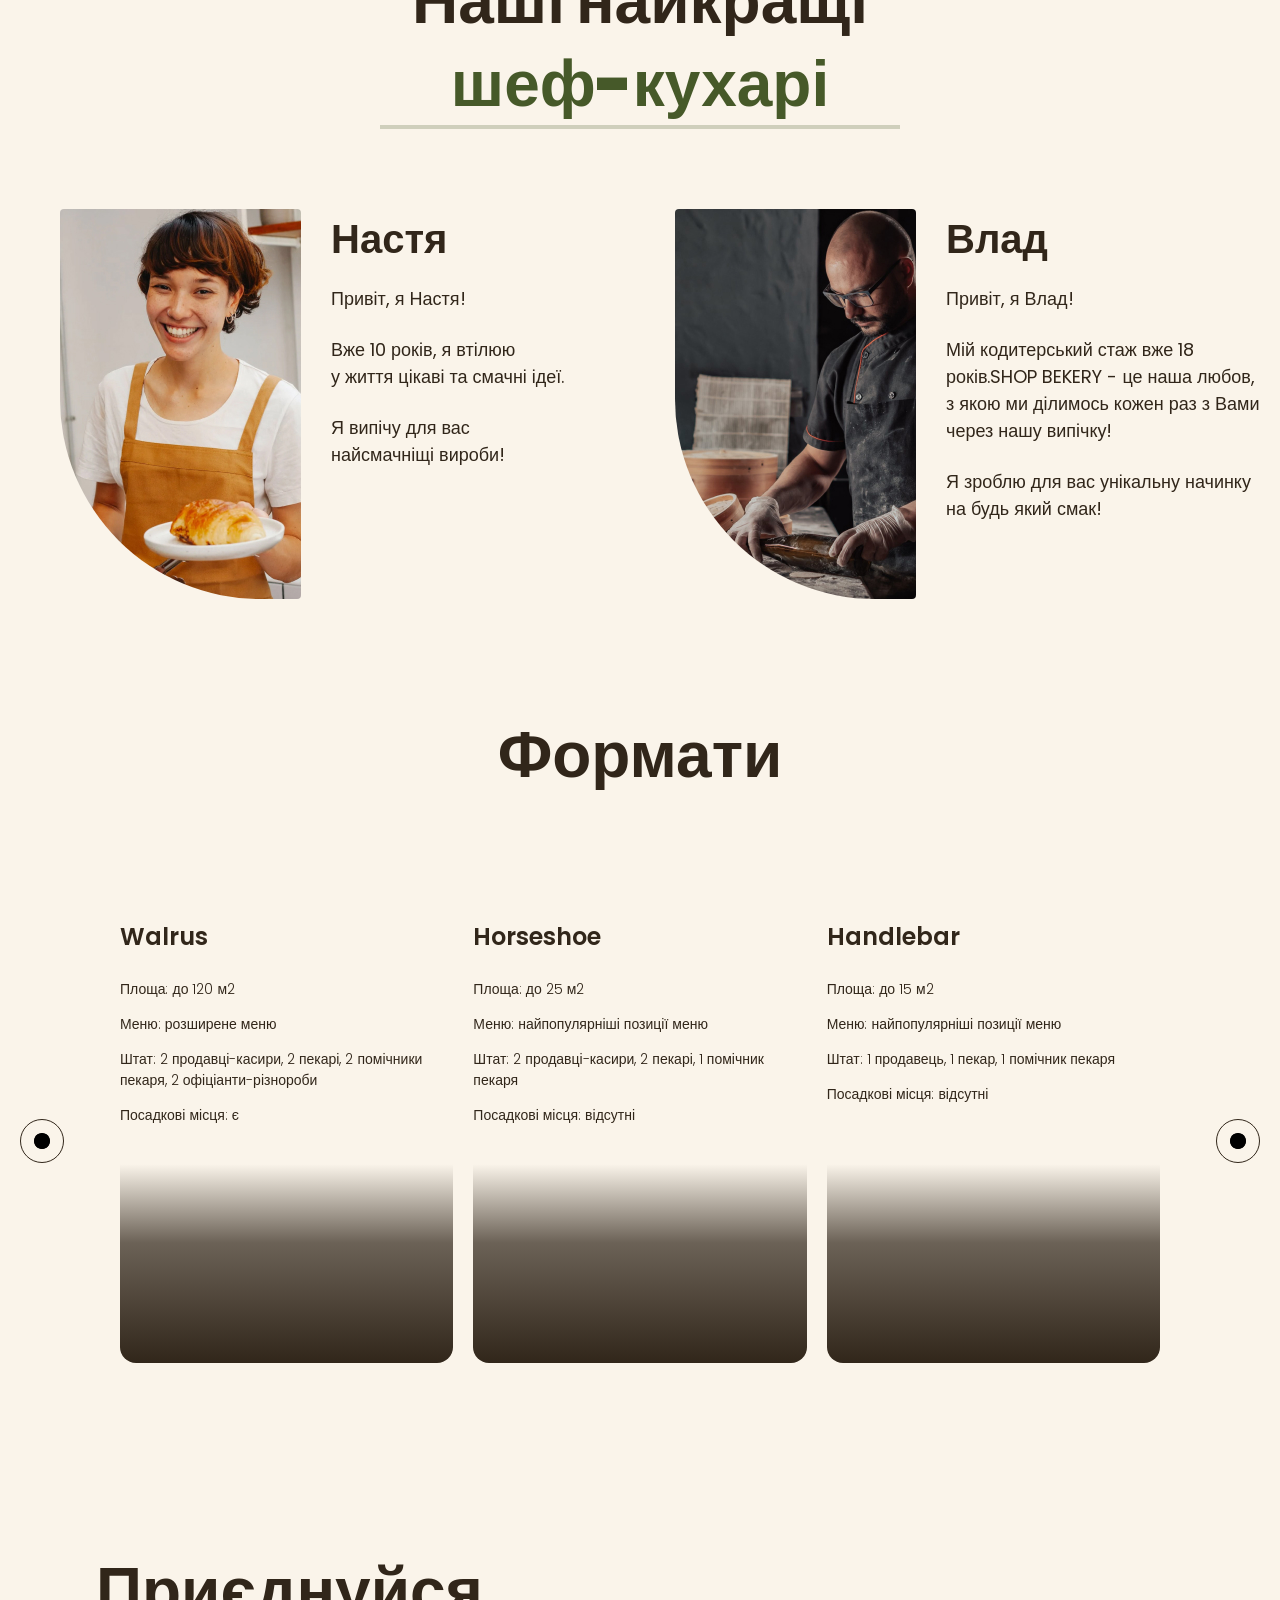
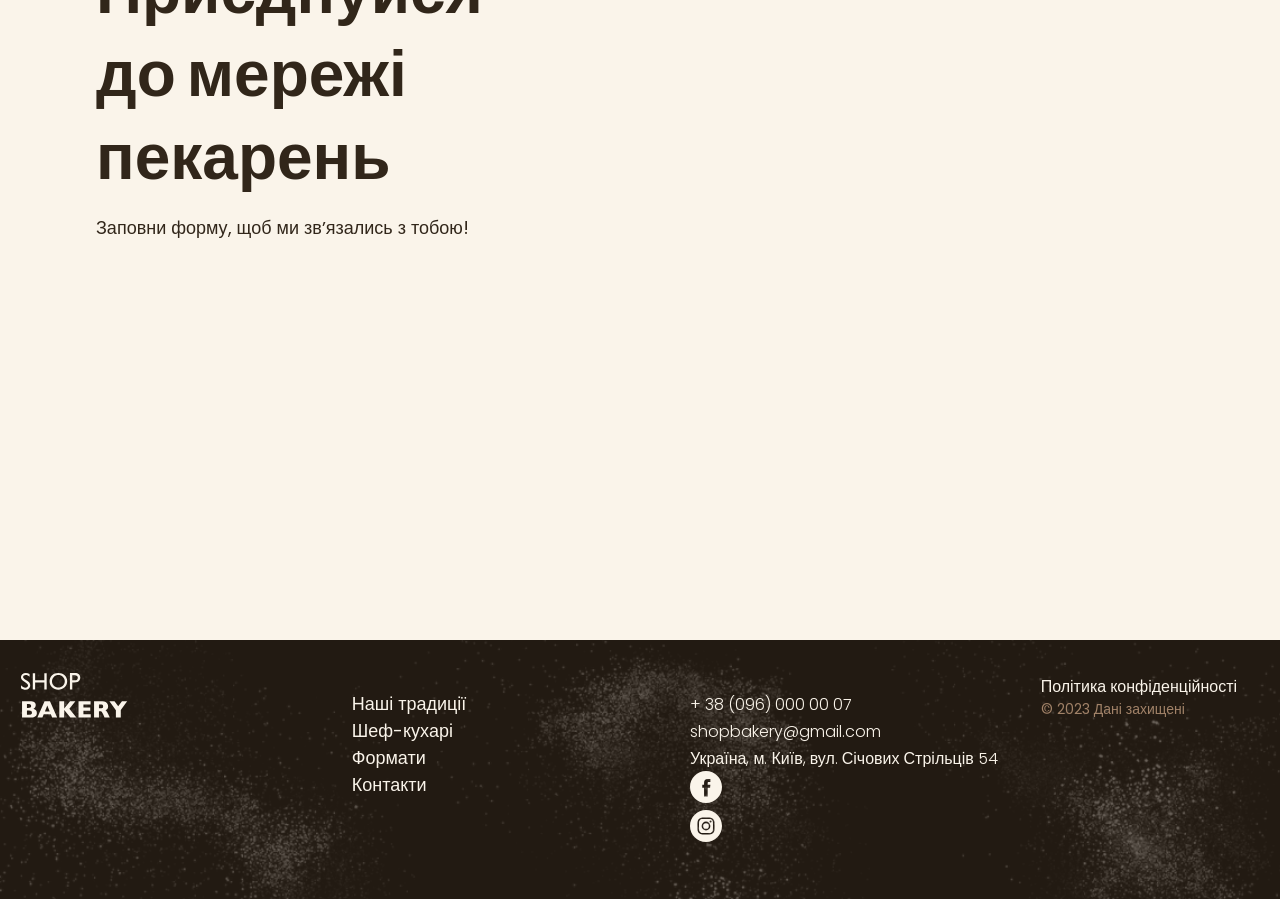
==== commit d7ce1d6f: "Add files via upload" ====
--- a/index.html
+++ b/index.html
@@ -81,170 +81,201 @@
           <h2 class="chefs-title section-title centered">
             Наші найкращі <span class="accent">шеф-кухарі</span>
           </h2>
-          <ul>
-            <li>
+          <ul class="chefs-list">
+            <li class="chefs-item">
               <!-- Настя -->
-              <article>
+              <article class="chef-card">
                 <img
                   class="chef-photo"
                   src="./images/nastya.jpg"
                   alt="Nastya chef"
                 />
-                <h3 class="chef-title">Настя</h3>
-                <p>Привіт, я Настя!</p>
-                <p>Вже 10 років, я втілюю у життя цікаві та смачні ідеї.</p>
-                <p>Я випічу для вас найсмачніщі вироби!</p>
+                <div>
+                  <h3 class="chef-title">Настя</h3>
+                  <div class="chef-text">
+                    <p>Привіт, я Настя!</p>
+                    <p>
+                      Вже 10 років, я втілюю <br />
+                      у життя цікаві та смачні ідеї.
+                    </p>
+                    <p>
+                      Я випічу для вас <br />
+                      найсмачніщі вироби!
+                    </p>
+                  </div>
+                </div>
               </article>
             </li>
-            <li>
+            <li class="chefs-item">
               <!-- Влад -->
-              <article>
+              <article class="chef-card">
                 <img
                   class="chef-photo"
                   src="./images/vlad.jpg"
                   alt="Vlad chef"
                 />
-                <h3 class="chef-title">Влад</h3>
-                <p>Привіт, я Влад!</p>
-                <p>
-                  Мій кодитерський стаж вже 18 років.SHOP BEKERY - це наша
-                  любов, з якою ми ділимось кожен раз з Вами через нашу випічку!
-                </p>
-                <p>Я зроблю для вас унікальну начинку на будь який смак!</p>
-              </article>
-            </li>
-          </ul>
-        </div>
-      </section>
-      <!-- Формати -->
-      <section class="section" id="formats-section">
-        <div class="container">
-          <h2 class="formats-title section-title centered">Формати</h2>
-          <button class="carousel-button" type="button">
-                <svg width="16" height="16">
-                  <use href="./images/icons.svg#icon-arrowright"></use>
-                </svg>
-          </button>
-          <ul class="formats-list">
-            <li class="formats-item">
-              <article class="format-card">
-                <h3 class="format-title" lang="en">Walrus</h3>
-                <div class="format-text">
-                  <p>Площа: до 120 м2</p>
-                  <p>Меню: розширене меню</p>
-                  <p>
-                    Штат: 2 продавці-касири, 2 пекарі, 2 помічники пекаря, 2
-                    офіціанти-різнороби
-                  </p>
-                  <p>Посадкові місця: є</p>
-                </div>
-              </article>
-            </li>
-            <li class="formats-item">
-              <article class="format-card">
-                <h3 class="format-title" lang="en">Horseshoe</h3>
-                <div class="format-text">
-                  <p>Площа: до 25 м2</p>
-                  <p>Меню: найпопулярніші позиції меню</p>
-                  <p>Штат: 2 продавці-касири, 2 пекарі, 1 помічник пекаря</p>
-                  <p>Посадкові місця: відсутні</p>
-                </div>
-              </article>
-            </li>
-            <li class="formats-item">
-              <article class="format-card">
-                <h3 class="format-title" lang="en">Handlebar</h3>
-                <div class="format-text">
-                  <p>Площа: до 15 м2</p>
-                  <p>Меню: найпопулярніші позиції меню</p>
-                  <p>Штат: 1 продавець, 1 пекар, 1 помічник пекаря</p>
-                  <p>Посадкові місця: відсутні</p>
+                <div>
+                  <h3 class="chef-title">Влад</h3>
+                  <div class="chef-text">
+                    <p>Привіт, я Влад!</p>
+                    <p>
+                      Мій кодитерський стаж вже 18 років.SHOP BEKERY - це наша
+                      любов, з якою ми ділимось кожен раз з Вами через нашу
+                      випічку!
+                    </p>
+                    <p>
+                      Я зроблю для вас унікальну начинку на будь який смак!
+                    </p>
+                  </div>
                 </div>
               </article>
             </li>
           </ul>
-                    <button class="carousel-button" type="button">
-                <svg width="16" height="16">
-                  <use href="./images/icons.svg#icon-arrowright"></use>
-                </svg>
-          </button>
+        </div>
+      </section>
+      <!-- Формати -->
+      <section class="section" id="formats-section">
+        <div class="container">
+          <h2 class="formats-title section-title centered">Формати</h2>
+          <div class="formats-container">
+            <button class="carousel-button" type="button">
+              <svg width="16" height="16">
+                <use href="./images/icons.svg#icon-arrowright"></use>
+              </svg>
+            </button>
+            <ul class="formats-list">
+              <li class="formats-item">
+                <article class="format-card">
+                  <h3 class="format-title" lang="en">Walrus</h3>
+                  <div class="format-text">
+                    <p>Площа: до 120 м2</p>
+                    <p>Меню: розширене меню</p>
+                    <p>
+                      Штат: 2 продавці-касири, 2 пекарі, 2 помічники пекаря, 2
+                      офіціанти-різнороби
+                    </p>
+                    <p>Посадкові місця: є</p>
+                  </div>
+                </article>
+              </li>
+              <li class="formats-item">
+                <article class="format-card">
+                  <h3 class="format-title" lang="en">Horseshoe</h3>
+                  <div class="format-text">
+                    <p>Площа: до 25 м2</p>
+                    <p>Меню: найпопулярніші позиції меню</p>
+                    <p>Штат: 2 продавці-касири, 2 пекарі, 1 помічник пекаря</p>
+                    <p>Посадкові місця: відсутні</p>
+                  </div>
+                </article>
+              </li>
+              <li class="formats-item">
+                <article class="format-card">
+                  <h3 class="format-title" lang="en">Handlebar</h3>
+                  <div class="format-text">
+                    <p>Площа: до 15 м2</p>
+                    <p>Меню: найпопулярніші позиції меню</p>
+                    <p>Штат: 1 продавець, 1 пекар, 1 помічник пекаря</p>
+                    <p>Посадкові місця: відсутні</p>
+                  </div>
+                </article>
+              </li>
+            </ul>
+            <button class="carousel-button" type="button">
+              <svg width="16" height="16">
+                <use href="./images/icons.svg#icon-arrowright"></use>
+              </svg>
+            </button>
+          </div>
         </div>
       </section>
       <!-- Приєднуйся до мережі пекарень -->
-      <section class="section" id="contacts-section">
-        <div class="container">
-          <h2 class="contact-title section-title">
-            Приєднуйся до мережі пекарень
-          </h2>
-          <p>Заповни форму, щоб ми звʼязались з тобою!</p>
-          <iframe
-            src="https://www.google.com/maps/embed?pb=!1m18!1m12!1m3!1d2561.6830375265467!2d36.343253376533966!3d50.0547686715193!2m3!1f0!2f0!3f0!3m2!1i1024!2i768!4f13.1!3m3!1m2!1s0x4127a795f3f936a5%3A0xa73c6480b7dfb332!2z0LLRg9C70LjRhtGPINCh0ZbRh9C-0LLQuNGFINCh0YLRgNGW0LvRjNGG0ZbQsiwgNTQsINCl0LDRgNC60ZbQsiwg0KXQsNGA0LrRltCy0YHRjNC60LAg0L7QsdC70LDRgdGC0YwsIDYxMDAw!5e0!3m2!1sru!2sua!4v1696960511186!5m2!1sru!2sua"
-            width="603"
-            height="595"
-            allowfullscreen=""
-            loading="lazy"
-            referrerpolicy="no-referrer-when-downgrade"
-          ></iframe>
+      <section class="contact-section section" id="contacts-section">
+        <div class="container">
+          <div class="contact-container">
+            <div class="contact-form">
+              <h2 class="contact-title section-title">
+                Приєднуйся до мережі пекарень
+              </h2>
+              <p>Заповни форму, щоб ми звʼязались з тобою!</p>
+              <!-- form -->
+            </div>
+            <iframe
+              class="contact-map"
+              src="https://www.google.com/maps/embed?pb=!1m18!1m12!1m3!1d2561.6830375265467!2d36.343253376533966!3d50.0547686715193!2m3!1f0!2f0!3f0!3m2!1i1024!2i768!4f13.1!3m3!1m2!1s0x4127a795f3f936a5%3A0xa73c6480b7dfb332!2z0LLRg9C70LjRhtGPINCh0ZbRh9C-0LLQuNGFINCh0YLRgNGW0LvRjNGG0ZbQsiwgNTQsINCl0LDRgNC60ZbQsiwg0KXQsNGA0LrRltCy0YHRjNC60LAg0L7QsdC70LDRgdGC0YwsIDYxMDAw!5e0!3m2!1sru!2sua!4v1696960511186!5m2!1sru!2sua"
+              width="603"
+              height="595"
+              allowfullscreen=""
+              loading="lazy"
+              referrerpolicy="no-referrer-when-downgrade"
+            ></iframe>
+          </div>
         </div>
       </section>
     </main>
     <footer class="footer">
       <div class="container">
-        <nav>
-          <a href="#">
-            <img src="./images/logo.svg" alt="Логотип сучасної пекарні" />
-          </a>
-          <ul>
-            <li>
-              <a class="link" href="#traditions-section">Наші традиції</a>
-            </li>
-            <li><a class="link" href="#chefs-section">Шеф-кухарі</a></li>
-            <li><a class="link" href="#formats-section">Формати</a></li>
-            <li><a class="link" href="#contacts-section">Контакти</a></li>
-          </ul>
-        </nav>
-        <address>
-          <ul>
-            <li>
-              <a class="address-link" href="tel:+380960000007"
-                >+ 38 (096) 000 00 07</a
+        <div class="footer-container">
+          <nav class="footer-nav">
+            <div class="footer-logo">
+              <a href="#">
+                <img src="./images/logo.svg" alt="Логотип сучасної пекарні" />
+              </a>
+            </div>
+            <ul class="footer-menu">
+              <li>
+                <a class="link" href="#traditions-section">Наші традиції</a>
+              </li>
+              <li><a class="link" href="#chefs-section">Шеф-кухарі</a></li>
+              <li><a class="link" href="#formats-section">Формати</a></li>
+              <li><a class="link" href="#contacts-section">Контакти</a></li>
+            </ul>
+          </nav>
+          <address class="footer-address">
+            <ul class="address-list">
+              <li>
+                <a class="address-link" href="tel:+380960000007"
+                  >+ 38 (096) 000 00 07</a
+                >
+              </li>
+              <li>
+                <a class="address-link" href="mailto:shopbakery@gmail.com"
+                  >shopbakery@gmail.com</a
+                >
+              </li>
+              <li>
+                <a
+                  class="address-link"
+                  href="https://maps.app.goo.gl/4jJMo3dhJYnmSr639"
+                  target="_blank"
+                  >Україна, м. Київ, вул. Січових Стрільців 54</a
+                >
+              </li>
+              <li>
+                <!-- Facebook icon -->
+                <a href="#">
+                  <svg class="address-icon" width="32" height="32">
+                    <use href="./images/icons.svg#icon-facebook-icon"></use>
+                  </svg>
+                </a>
+              </li>
+              <!-- Instagram icon -->
+              <li>
+                <a href="#">
+                  <svg class="address-icon" width="32" height="32">
+                    <use href="./images/icons.svg#icon-instagram-icon"></use>
+                  </svg>
+                </a>
+              </li>
+            </ul>
+            <div class="address-info">
+              <a class="address-link" href="#" target="_blank"
+                >Політика конфіденційності</a
               >
-            </li>
-            <li>
-              <a class="address-link" href="mailto:shopbakery@gmail.com"
-                >shopbakery@gmail.com</a
-              >
-            </li>
-            <li>
-              <a
-                class="address-link"
-                href="https://maps.app.goo.gl/4jJMo3dhJYnmSr639"
-                target="_blank"
-                >Україна, м. Київ, вул. Січових Стрільців 54</a
-              >
-            </li>
-            <li>
-              <!-- Facebook icon -->
-              <a href="#">
-                <svg class="address-icon" width="32" height="32">
-                  <use href="./images/icons.svg#icon-facebook-icon"></use>
-                </svg>
-              </a>
-            </li>
-            <!-- Instagram icon -->
-            <li>
-              <a href="#">
-                <svg class="address-icon" width="32" height="32">
-                  <use href="./images/icons.svg#icon-instagram-icon"></use>
-                </svg>
-              </a>
-            </li>
-          </ul>
-          <a class="address-link" href="#" target="_blank"
-            >Політика конфіденційності</a
-          >
-          <p class="address-copyright">&copy; 2023 Дані захищені</p>
-        </address>
+              <p class="address-copyright">&copy; 2023 Дані захищені</p>
+            </div>
+          </address>
+        </div>
       </div>
     </footer>
   </body>
--- a/css/styles.css
+++ b/css/styles.css
@@ -39,6 +39,11 @@
 }
 
 /* Base */
+*,
+*::after,
+*::before{
+  box-sizing: border-box;
+}
 body {
   color: var(--color-primary-dark);
   font-family: Poppins, sans-serif;
@@ -57,6 +62,10 @@
 h6,
 p {
   margin-top: 0;
+}
+
+a{
+  display: inline-block;
 }
 
 ul {
@@ -244,6 +253,29 @@
   box-shadow: -16px 16px 0 0 var(--color-primary-light) -16px 16px 0 2px var(--color-secondary-dark);
 }
 
+.chefs-list {
+  display: flex;
+  gap: 30px;
+  flex-wrap: wrap;
+}
+
+.chefs-item {
+  flex-basis: calc((100% - 30px) / 2);
+}
+
+.chef-card {
+  display: flex;
+  gap: 40px 30px;
+}
+
+.chef-text p{
+  margin-bottom: 24px;
+}
+
+.chef-text p:last-child{
+  margin-bottom: 0px;
+}
+
 /* Formats section */
 .format-title {
   font-size: 24px;
@@ -290,6 +322,7 @@
   align-items: center;
   justify-content: center;
   cursor: pointer;
+  flex-shrink: 0;
 }
 
 .carousel-button:hover {
@@ -297,12 +330,18 @@
   fill: var(--color-primary-light);
 }
 
-.carousel-button:hover .carousel-arrow{
+.carousel-button:hover .carousel-arrow {
   fill: var(--color-primary-light);
 }
 
 .carousel-arrow {
   fill: var(--color-primary-dark);
+}
+
+.formats-container {
+  display: flex;
+  gap: 32px;
+  align-items: center;
 }
 
 /* Contacts */
@@ -310,6 +349,22 @@
   margin-bottom: 16px;
 }
 
+.contact-container {
+  display: flex;
+  gap: 32px;
+}
+
+.contact-map {
+  flex-shrink: 0;
+  border: none;
+  border-radius: 16px;
+}
+
+.contact-section {
+  padding: 96px;
+}
+
+/* Footer */
 .address-link {
   font-size: 16px;
   font-weight: 300;
@@ -323,6 +378,7 @@
 
 .address-copyright {
   font-size: 14px;
+  color: var(--color-secondary-dark);
 }
 
 .address-icon {
@@ -335,4 +391,29 @@
   background-repeat: no-repeat;
   background-position: center;
   background-size: cover;
-}
+  padding: 32px 0;
+}
+
+.footer-container {
+  display: flex;
+  gap: 20px;
+}
+
+.footer-nav,
+.footer-address {
+  flex-basis: 50%;
+  display: flex;
+  gap: 20px;
+}
+
+.footer-logo,
+.footer-menu {
+  flex-grow: 1;
+  gap: 20px;
+}
+
+.address-list,
+.address-info{
+  flex-grow: 1;
+  gap: 20px;
+}
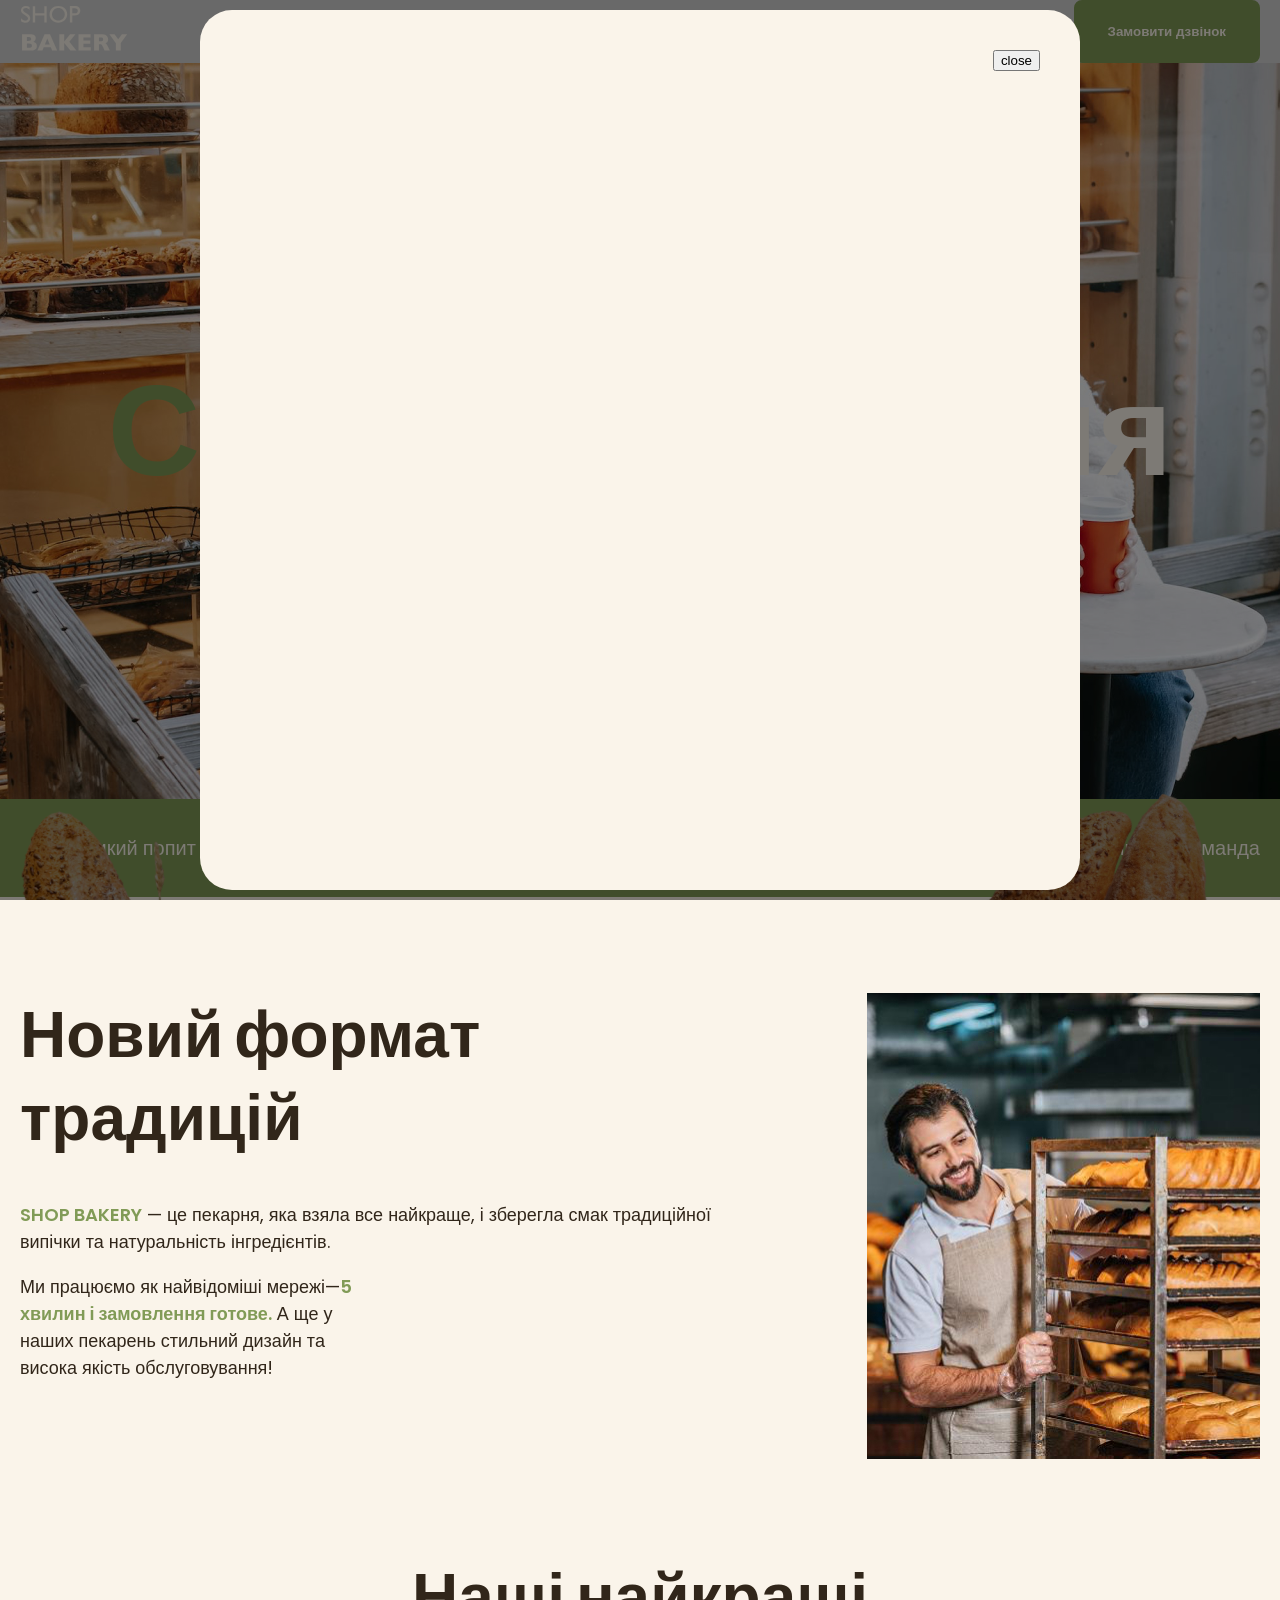
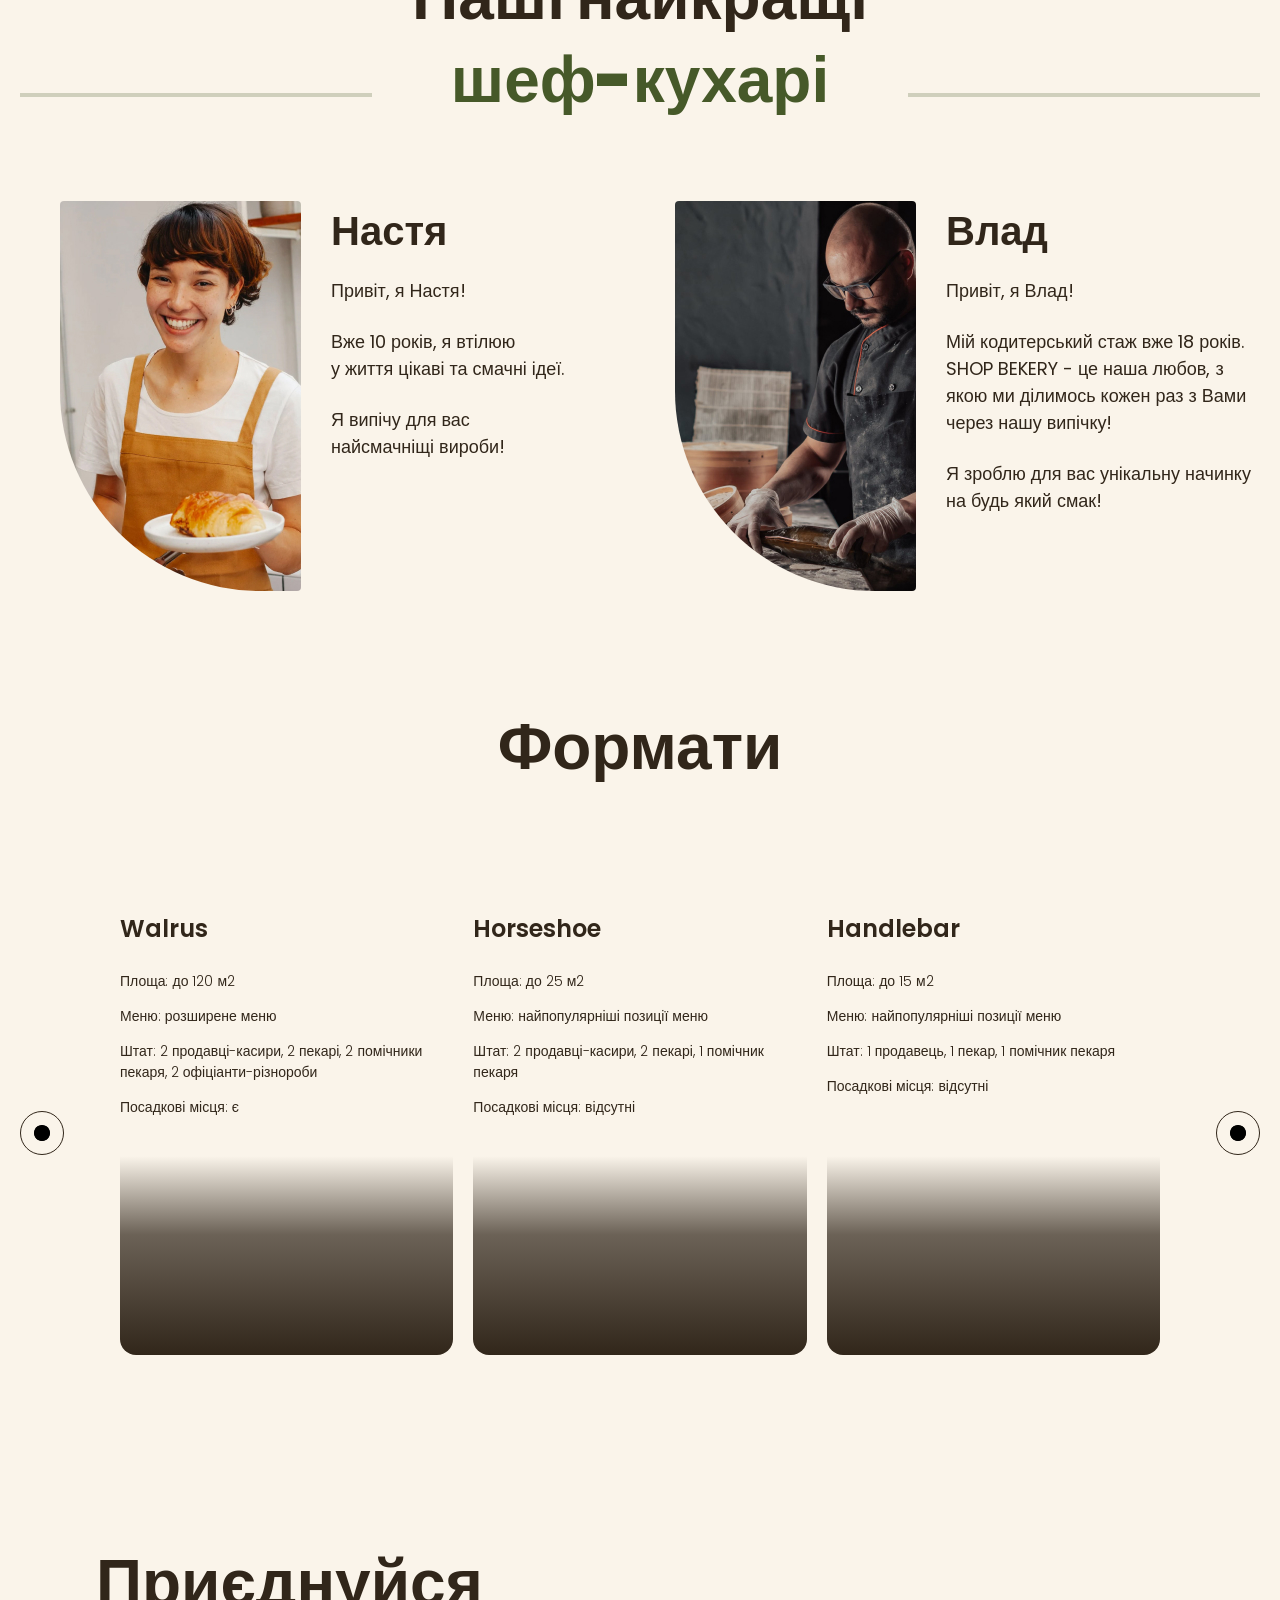
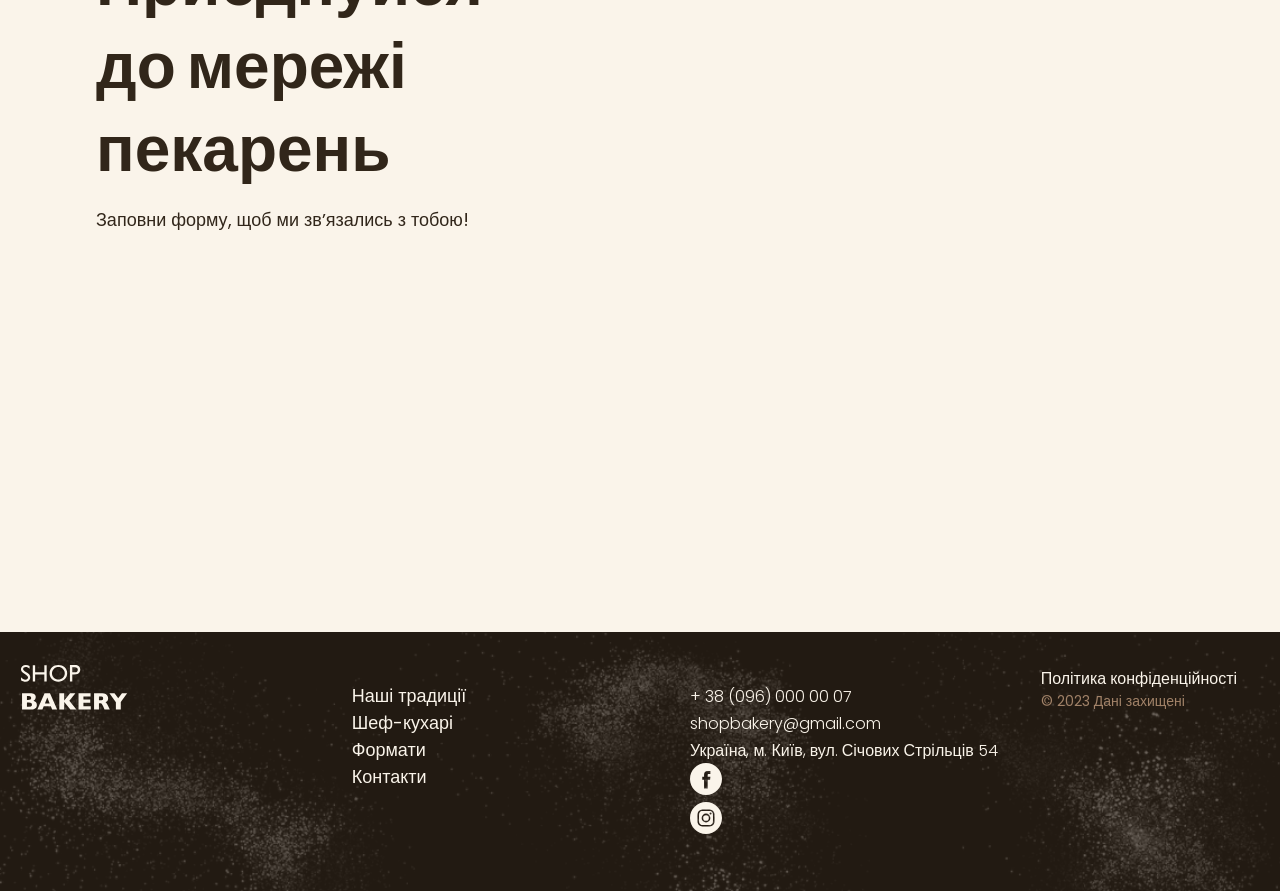
==== commit 94514f5c: "Add files via upload" ====
--- a/index.html
+++ b/index.html
@@ -1,282 +1,266 @@
 <!DOCTYPE html>
 <html lang="uk">
-  <head>
-    <meta charset="UTF-8" />
-    <meta name="viewport" content="width=device-width, initial-scale=1.0" />
-    <title>Сучасна пекарня</title>
-    <link rel="stylesheet" href="./css/styles.css" />
-  </head>
-  <body>
-    <header class="header">
-      <div class="container">
-        <div class="header-container">
-          <nav class="header-nav">
-            <a href="./index.html">
+
+<head>
+  <meta charset="UTF-8" />
+  <meta name="viewport" content="width=device-width, initial-scale=1.0" />
+  <title>Сучасна пекарня</title>
+  <link rel="stylesheet" href="./css/styles.css" />
+</head>
+
+<body>
+  <header class="header">
+    <div class="container">
+      <div class="header-container">
+        <nav class="header-nav">
+          <a href="./index.html">
+            <img src="./images/logo.svg" alt="Логотип сучасної пекарні" />
+          </a>
+          <ul class="header-menu">
+            <li>
+              <a class="link" href="#traditions-section">Наші традиції</a>
+            </li>
+            <li><a class="link" href="#chefs-section">Шеф-кухарі</a></li>
+            <li><a class="link" href="#formats-section">Формати</a></li>
+            <li><a class="link" href="#contacts-section">Контакти</a></li>
+          </ul>
+        </nav>
+        <!-- button замовити дзвінок -->
+        <button class="button modal-btn-open" type="button">Замовити дзвінок</button>
+      </div>
+    </div>
+  </header>
+  <main>
+    <!-- Сучасна пекарня -->
+    <section class="hero-section">
+      <div class="container">
+        <h1 class="hero-title">
+          <span class="accent">Сучасна</span> пекарня
+        </h1>
+      </div>
+    </section>
+    <section class="advanteges-section">
+      <div class="container">
+        <h2 class="hidden">Наші переваги</h2>
+        <ul class="advantages-list">
+          <li class="advanteges-item">Великий попит на ринку</li>
+          <li class="advanteges-item">Доступні за бюджетом формати</li>
+          <li class="advanteges-item">Досвідчена управлінська команда</li>
+        </ul>
+      </div>
+    </section>
+    <!-- Новий формат традиицій -->
+    <section class="tradition-section section" id="traditions-section">
+      <div class="container">
+        <div class="traditions-container">
+          <div class="traditions-content">
+            <h2 class="traditions-title section-title">
+              Новий формат традицій
+            </h2>
+            <p class="traditions-text">
+              <span class="brand uppercase">shop bakery</span> — це пекарня,
+              яка взяла все найкраще, і зберегла смак традиційної випічки та
+              натуральність інгредієнтів.
+            </p>
+            <p class="traditions-text limited">
+              Ми працюємо як найвідоміші мережі—<span class="brand">5 хвилин і замовлення готове.</span>
+              А ще у наших пекарень стильний дизайн та висока якість
+              обслуговування!
+            </p>
+          </div>
+          <img src="./images/baker-man1560.jpg" alt="Чоловік пекар дивиться на батони із посмішкою" />
+        </div>
+      </div>
+    </section>
+    <!-- Наші найкращі шеф-кухарі -->
+    <section class="section" id="chefs-section">
+      <div class="container">
+        <h2 class="chefs-title section-title centered">
+          Наші найкращі<br><span class="accent">шеф-кухарі</span>
+        </h2>
+        <ul class="chefs-list">
+          <li class="chefs-item">
+            <!-- Настя -->
+            <article class="chef-card">
+              <img class="chef-photo" src="./images/nastya.jpg" alt="Nastya chef" />
+              <div>
+                <h3 class="chef-title">Настя</h3>
+                <div class="chef-text">
+                  <p>Привіт, я Настя!</p>
+                  <p>
+                    Вже 10 років, я втілюю <br />
+                    у життя цікаві та смачні ідеї.
+                  </p>
+                  <p>
+                    Я випічу для вас <br />
+                    найсмачніщі вироби!
+                  </p>
+                </div>
+              </div>
+            </article>
+          </li>
+          <li class="chefs-item">
+            <!-- Влад -->
+            <article class="chef-card">
+              <img class="chef-photo" src="./images/vlad.jpg" alt="Vlad chef" />
+              <div>
+                <h3 class="chef-title">Влад</h3>
+                <div class="chef-text">
+                  <p>Привіт, я Влад!</p>
+                  <p>
+                    Мій кодитерський стаж вже 18 років. SHOP BEKERY - це наша
+                    любов, з якою ми ділимось кожен раз з Вами через нашу
+                    випічку!
+                  </p>
+                  <p>
+                    Я зроблю для вас унікальну начинку на будь який смак!
+                  </p>
+                </div>
+              </div>
+            </article>
+          </li>
+        </ul>
+      </div>
+    </section>
+    <!-- Формати -->
+    <section class="section" id="formats-section">
+      <div class="container">
+        <h2 class="formats-title section-title centered">Формати</h2>
+        <div class="formats-container">
+          <button class="carousel-button" type="button">
+            <svg width="16" height="16">
+              <use href="./images/icons.svg#icon-arrowright"></use>
+            </svg>
+          </button>
+          <ul class="formats-list">
+            <li class="formats-item">
+              <article class="format-card">
+                <h3 class="format-title" lang="en">Walrus</h3>
+                <div class="format-text">
+                  <p>Площа: до 120 м2</p>
+                  <p>Меню: розширене меню</p>
+                  <p>
+                    Штат: 2 продавці-касири, 2 пекарі, 2 помічники пекаря, 2
+                    офіціанти-різнороби
+                  </p>
+                  <p>Посадкові місця: є</p>
+                </div>
+              </article>
+            </li>
+            <li class="formats-item">
+              <article class="format-card">
+                <h3 class="format-title" lang="en">Horseshoe</h3>
+                <div class="format-text">
+                  <p>Площа: до 25 м2</p>
+                  <p>Меню: найпопулярніші позиції меню</p>
+                  <p>Штат: 2 продавці-касири, 2 пекарі, 1 помічник пекаря</p>
+                  <p>Посадкові місця: відсутні</p>
+                </div>
+              </article>
+            </li>
+            <li class="formats-item">
+              <article class="format-card">
+                <h3 class="format-title" lang="en">Handlebar</h3>
+                <div class="format-text">
+                  <p>Площа: до 15 м2</p>
+                  <p>Меню: найпопулярніші позиції меню</p>
+                  <p>Штат: 1 продавець, 1 пекар, 1 помічник пекаря</p>
+                  <p>Посадкові місця: відсутні</p>
+                </div>
+              </article>
+            </li>
+          </ul>
+          <button class="carousel-button" type="button">
+            <svg width="16" height="16">
+              <use href="./images/icons.svg#icon-arrowright"></use>
+            </svg>
+          </button>
+        </div>
+      </div>
+    </section>
+    <!-- Приєднуйся до мережі пекарень -->
+    <section class="contact-section section" id="contacts-section">
+      <div class="container">
+        <div class="contact-container">
+          <div class="contact-form">
+            <h2 class="contact-title section-title">
+              Приєднуйся до мережі пекарень
+            </h2>
+            <p>Заповни форму, щоб ми звʼязались з тобою!</p>
+            <!-- form -->
+          </div>
+          <iframe class="contact-map"
+            src="https://www.google.com/maps/embed?pb=!1m18!1m12!1m3!1d2561.6830375265467!2d36.343253376533966!3d50.0547686715193!2m3!1f0!2f0!3f0!3m2!1i1024!2i768!4f13.1!3m3!1m2!1s0x4127a795f3f936a5%3A0xa73c6480b7dfb332!2z0LLRg9C70LjRhtGPINCh0ZbRh9C-0LLQuNGFINCh0YLRgNGW0LvRjNGG0ZbQsiwgNTQsINCl0LDRgNC60ZbQsiwg0KXQsNGA0LrRltCy0YHRjNC60LAg0L7QsdC70LDRgdGC0YwsIDYxMDAw!5e0!3m2!1sru!2sua!4v1696960511186!5m2!1sru!2sua"
+            width="603" height="595" allowfullscreen="" loading="lazy"
+            referrerpolicy="no-referrer-when-downgrade"></iframe>
+        </div>
+      </div>
+    </section>
+  </main>
+  <footer class="footer">
+    <div class="container">
+      <div class="footer-container">
+        <nav class="footer-nav">
+          <div class="footer-logo">
+            <a href="#">
               <img src="./images/logo.svg" alt="Логотип сучасної пекарні" />
             </a>
-            <ul class="header-menu">
-              <li>
-                <a class="link" href="#traditions-section">Наші традиції</a>
-              </li>
-              <li><a class="link" href="#chefs-section">Шеф-кухарі</a></li>
-              <li><a class="link" href="#formats-section">Формати</a></li>
-              <li><a class="link" href="#contacts-section">Контакти</a></li>
-            </ul>
-          </nav>
-          <!-- button замовити дзвінок -->
-          <button class="button" type="button">Замовити дзвінок</button>
-        </div>
-      </div>
-    </header>
-    <main>
-      <!-- Сучасна пекарня -->
-      <section class="hero-section">
-        <div class="container">
-          <h1 class="hero-title">
-            <span class="accent">Сучасна</span> пекарня
-          </h1>
-        </div>
-      </section>
-      <section class="advanteges-section">
-        <div class="container">
-          <h2 class="hidden">Наші переваги</h2>
-          <ul class="advantages-list">
-            <li class="advanteges-item">Великий попит на ринку</li>
-            <li class="advanteges-item">Доступні за бюджетом формати</li>
-            <li class="advanteges-item">Досвідчена управлінська команда</li>
-          </ul>
-        </div>
-      </section>
-      <!-- Новий формат традиицій -->
-      <section class="tradition-section section" id="traditions-section">
-        <div class="container">
-          <div class="traditions-container">
-            <div class="traditions-content">
-              <h2 class="traditions-title section-title">
-                Новий формат традицій
-              </h2>
-              <p class="traditions-text">
-                <span class="brand uppercase">shop bakery</span> — це пекарня,
-                яка взяла все найкраще, і зберегла смак традиційної випічки та
-                натуральність інгредієнтів.
-              </p>
-              <p class="traditions-text limited">
-                Ми працюємо як найвідоміші мережі—<span class="brand"
-                  >5 хвилин і замовлення готове.</span
-                >
-                А ще у наших пекарень стильний дизайн та висока якість
-                обслуговування!
-              </p>
-            </div>
-            <img
-              src="./images/baker-man1560.jpg"
-              alt="Чоловік пекар дивиться на батони із посмішкою"
-            />
-          </div>
-        </div>
-      </section>
-      <!-- Наші найкращі шеф-кухарі -->
-      <section class="section" id="chefs-section">
-        <div class="container">
-          <h2 class="chefs-title section-title centered">
-            Наші найкращі <span class="accent">шеф-кухарі</span>
-          </h2>
-          <ul class="chefs-list">
-            <li class="chefs-item">
-              <!-- Настя -->
-              <article class="chef-card">
-                <img
-                  class="chef-photo"
-                  src="./images/nastya.jpg"
-                  alt="Nastya chef"
-                />
-                <div>
-                  <h3 class="chef-title">Настя</h3>
-                  <div class="chef-text">
-                    <p>Привіт, я Настя!</p>
-                    <p>
-                      Вже 10 років, я втілюю <br />
-                      у життя цікаві та смачні ідеї.
-                    </p>
-                    <p>
-                      Я випічу для вас <br />
-                      найсмачніщі вироби!
-                    </p>
-                  </div>
-                </div>
-              </article>
-            </li>
-            <li class="chefs-item">
-              <!-- Влад -->
-              <article class="chef-card">
-                <img
-                  class="chef-photo"
-                  src="./images/vlad.jpg"
-                  alt="Vlad chef"
-                />
-                <div>
-                  <h3 class="chef-title">Влад</h3>
-                  <div class="chef-text">
-                    <p>Привіт, я Влад!</p>
-                    <p>
-                      Мій кодитерський стаж вже 18 років.SHOP BEKERY - це наша
-                      любов, з якою ми ділимось кожен раз з Вами через нашу
-                      випічку!
-                    </p>
-                    <p>
-                      Я зроблю для вас унікальну начинку на будь який смак!
-                    </p>
-                  </div>
-                </div>
-              </article>
-            </li>
-          </ul>
-        </div>
-      </section>
-      <!-- Формати -->
-      <section class="section" id="formats-section">
-        <div class="container">
-          <h2 class="formats-title section-title centered">Формати</h2>
-          <div class="formats-container">
-            <button class="carousel-button" type="button">
-              <svg width="16" height="16">
-                <use href="./images/icons.svg#icon-arrowright"></use>
-              </svg>
-            </button>
-            <ul class="formats-list">
-              <li class="formats-item">
-                <article class="format-card">
-                  <h3 class="format-title" lang="en">Walrus</h3>
-                  <div class="format-text">
-                    <p>Площа: до 120 м2</p>
-                    <p>Меню: розширене меню</p>
-                    <p>
-                      Штат: 2 продавці-касири, 2 пекарі, 2 помічники пекаря, 2
-                      офіціанти-різнороби
-                    </p>
-                    <p>Посадкові місця: є</p>
-                  </div>
-                </article>
-              </li>
-              <li class="formats-item">
-                <article class="format-card">
-                  <h3 class="format-title" lang="en">Horseshoe</h3>
-                  <div class="format-text">
-                    <p>Площа: до 25 м2</p>
-                    <p>Меню: найпопулярніші позиції меню</p>
-                    <p>Штат: 2 продавці-касири, 2 пекарі, 1 помічник пекаря</p>
-                    <p>Посадкові місця: відсутні</p>
-                  </div>
-                </article>
-              </li>
-              <li class="formats-item">
-                <article class="format-card">
-                  <h3 class="format-title" lang="en">Handlebar</h3>
-                  <div class="format-text">
-                    <p>Площа: до 15 м2</p>
-                    <p>Меню: найпопулярніші позиції меню</p>
-                    <p>Штат: 1 продавець, 1 пекар, 1 помічник пекаря</p>
-                    <p>Посадкові місця: відсутні</p>
-                  </div>
-                </article>
-              </li>
-            </ul>
-            <button class="carousel-button" type="button">
-              <svg width="16" height="16">
-                <use href="./images/icons.svg#icon-arrowright"></use>
-              </svg>
-            </button>
-          </div>
-        </div>
-      </section>
-      <!-- Приєднуйся до мережі пекарень -->
-      <section class="contact-section section" id="contacts-section">
-        <div class="container">
-          <div class="contact-container">
-            <div class="contact-form">
-              <h2 class="contact-title section-title">
-                Приєднуйся до мережі пекарень
-              </h2>
-              <p>Заповни форму, щоб ми звʼязались з тобою!</p>
-              <!-- form -->
-            </div>
-            <iframe
-              class="contact-map"
-              src="https://www.google.com/maps/embed?pb=!1m18!1m12!1m3!1d2561.6830375265467!2d36.343253376533966!3d50.0547686715193!2m3!1f0!2f0!3f0!3m2!1i1024!2i768!4f13.1!3m3!1m2!1s0x4127a795f3f936a5%3A0xa73c6480b7dfb332!2z0LLRg9C70LjRhtGPINCh0ZbRh9C-0LLQuNGFINCh0YLRgNGW0LvRjNGG0ZbQsiwgNTQsINCl0LDRgNC60ZbQsiwg0KXQsNGA0LrRltCy0YHRjNC60LAg0L7QsdC70LDRgdGC0YwsIDYxMDAw!5e0!3m2!1sru!2sua!4v1696960511186!5m2!1sru!2sua"
-              width="603"
-              height="595"
-              allowfullscreen=""
-              loading="lazy"
-              referrerpolicy="no-referrer-when-downgrade"
-            ></iframe>
-          </div>
-        </div>
-      </section>
-    </main>
-    <footer class="footer">
-      <div class="container">
-        <div class="footer-container">
-          <nav class="footer-nav">
-            <div class="footer-logo">
+          </div>
+          <ul class="footer-menu">
+            <li>
+              <a class="link" href="#traditions-section">Наші традиції</a>
+            </li>
+            <li><a class="link" href="#chefs-section">Шеф-кухарі</a></li>
+            <li><a class="link" href="#formats-section">Формати</a></li>
+            <li><a class="link" href="#contacts-section">Контакти</a></li>
+          </ul>
+        </nav>
+        <address class="footer-address">
+          <ul class="address-list">
+            <li>
+              <a class="address-link" href="tel:+380960000007">+ 38 (096) 000 00 07</a>
+            </li>
+            <li>
+              <a class="address-link" href="mailto:shopbakery@gmail.com">shopbakery@gmail.com</a>
+            </li>
+            <li>
+              <a class="address-link" href="https://maps.app.goo.gl/4jJMo3dhJYnmSr639" target="_blank">Україна, м. Київ,
+                вул. Січових Стрільців 54</a>
+            </li>
+            <li>
+              <!-- Facebook icon -->
               <a href="#">
-                <img src="./images/logo.svg" alt="Логотип сучасної пекарні" />
+                <svg class="address-icon" width="32" height="32">
+                  <use href="./images/icons.svg#icon-facebook-icon"></use>
+                </svg>
               </a>
-            </div>
-            <ul class="footer-menu">
-              <li>
-                <a class="link" href="#traditions-section">Наші традиції</a>
-              </li>
-              <li><a class="link" href="#chefs-section">Шеф-кухарі</a></li>
-              <li><a class="link" href="#formats-section">Формати</a></li>
-              <li><a class="link" href="#contacts-section">Контакти</a></li>
-            </ul>
-          </nav>
-          <address class="footer-address">
-            <ul class="address-list">
-              <li>
-                <a class="address-link" href="tel:+380960000007"
-                  >+ 38 (096) 000 00 07</a
-                >
-              </li>
-              <li>
-                <a class="address-link" href="mailto:shopbakery@gmail.com"
-                  >shopbakery@gmail.com</a
-                >
-              </li>
-              <li>
-                <a
-                  class="address-link"
-                  href="https://maps.app.goo.gl/4jJMo3dhJYnmSr639"
-                  target="_blank"
-                  >Україна, м. Київ, вул. Січових Стрільців 54</a
-                >
-              </li>
-              <li>
-                <!-- Facebook icon -->
-                <a href="#">
-                  <svg class="address-icon" width="32" height="32">
-                    <use href="./images/icons.svg#icon-facebook-icon"></use>
-                  </svg>
-                </a>
-              </li>
-              <!-- Instagram icon -->
-              <li>
-                <a href="#">
-                  <svg class="address-icon" width="32" height="32">
-                    <use href="./images/icons.svg#icon-instagram-icon"></use>
-                  </svg>
-                </a>
-              </li>
-            </ul>
-            <div class="address-info">
-              <a class="address-link" href="#" target="_blank"
-                >Політика конфіденційності</a
-              >
-              <p class="address-copyright">&copy; 2023 Дані захищені</p>
-            </div>
-          </address>
-        </div>
-      </div>
-    </footer>
-  </body>
-</html>
+            </li>
+            <!-- Instagram icon -->
+            <li>
+              <a href="#">
+                <svg class="address-icon" width="32" height="32">
+                  <use href="./images/icons.svg#icon-instagram-icon"></use>
+                </svg>
+              </a>
+            </li>
+          </ul>
+          <div class="address-info">
+            <a class="address-link" href="#" target="_blank">Політика конфіденційності</a>
+            <p class="address-copyright">&copy; 2023 Дані захищені</p>
+          </div>
+        </address>
+      </div>
+    </div>
+  </footer>
+
+  <div class="backdrop">
+    <div class="modal">
+      <button class="modal-btn-close" type="button">
+        close
+      </button>
+    </div>
+  </div>
+  <script src="./js/modal.js"></script>
+</body>
+
+</html>
--- a/css/styles.css
+++ b/css/styles.css
@@ -5,6 +5,7 @@
   font-weight: 300;
   src: url('../fonts/poppins-v20-latin-300.woff2') format('woff2');
 }
+
 @font-face {
   font-display: swap;
   font-family: 'Poppins';
@@ -41,9 +42,10 @@
 /* Base */
 *,
 *::after,
-*::before{
+*::before {
   box-sizing: border-box;
 }
+
 body {
   color: var(--color-primary-dark);
   font-family: Poppins, sans-serif;
@@ -64,13 +66,14 @@
   margin-top: 0;
 }
 
-a{
+a {
   display: inline-block;
 }
 
 ul {
   list-style-type: none;
 }
+
 address {
   font-style: normal;
 }
@@ -123,19 +126,23 @@
 
 /* Header */
 .header {
-  background-color: lightgrey; /*remove */
-}
+  background-color: lightgrey;
+  /*remove */
+}
+
 .header-container {
   display: flex;
   align-items: center;
   gap: 40px;
 }
+
 .header-nav {
   flex-grow: 1;
   display: flex;
   align-items: center;
   gap: 40px;
 }
+
 .header-menu {
   display: flex;
   gap: 64px;
@@ -144,6 +151,8 @@
   padding: 0;
   margin: 0;
 }
+
+
 
 /* Hero section */
 .hero-title {
@@ -192,6 +201,7 @@
   font-weight: 300;
   color: var(--color-primary-light);
 }
+
 .advanteges-section {
   background-color: var(--color-brand-normal);
   padding: 16px 0;
@@ -222,9 +232,11 @@
   justify-content: space-between;
   gap: 40px;
 }
+
 .traditions-text.limited {
   max-width: 360px;
 }
+
 .traditions-content {
   max-width: 710px;
 }
@@ -239,13 +251,25 @@
 .chefs-title {
   margin: 0 auto 80px;
   max-width: 520px;
+  position: relative;
 }
 
 .chefs-title::before,
 .chefs-title::after {
   content: '';
-  display: block;
   border: 2px solid #cfcfbc;
+  width: 352px;
+  position: absolute;
+}
+
+.chefs-title::before {
+  left: -360px;
+  bottom: 24px;
+}
+
+.chefs-title::after {
+  right: -360px;
+  bottom: 24px;
 }
 
 .chef-photo {
@@ -268,11 +292,11 @@
   gap: 40px 30px;
 }
 
-.chef-text p{
+.chef-text p {
   margin-bottom: 24px;
 }
 
-.chef-text p:last-child{
+.chef-text p:last-child {
   margin-bottom: 0px;
 }
 
@@ -290,23 +314,24 @@
 .formats-title {
   margin-bottom: 80px;
 }
+
 .format-card {
   border-color: lightgray;
-  background-image: linear-gradient(
-    180deg,
-    rgba(49, 38, 26, 0) 55.21%,
-    rgba(49, 38, 26, 0.71) 72.92%,
-    #31261a 100%
-  );
+  background-image: linear-gradient(180deg,
+      rgba(49, 38, 26, 0) 55.21%,
+      rgba(49, 38, 26, 0.71) 72.92%,
+      #31261a 100%);
   border-radius: 16px;
   height: 444px;
 }
+
 .formats-list {
   display: flex;
   gap: 20px;
   padding: 24px;
   flex-wrap: wrap;
 }
+
 .formats-item {
   flex-basis: calc((100% - 40px) / 3);
 }
@@ -413,7 +438,65 @@
 }
 
 .address-list,
-.address-info{
+.address-info {
   flex-grow: 1;
   gap: 20px;
+}
+
+.footer::before,
+.footer::after {
+  position: absolute;
+  bottom: 0;
+  background-repeat: no-repeat;
+  content: '';
+}
+
+.footer::before {
+  background-image: url('../images/bread2.png');
+  width: 180px;
+  height: 120px;
+  left: 0;
+  background-repeat: no-repeat;
+}
+
+.footer::after {
+  background-image: url('../images/bread1.png');
+  position: absolute;
+  width: 380px;
+  height: 190px;
+  right: 0;
+}
+
+/* Modal window */
+.backdrop {
+  position: fixed;
+  top: 0;
+  left: 0;
+  right: 0;
+  bottom: 0;
+  background-color: rgba(0, 0, 0, 0.5);
+  display: flex;
+  align-items: center;
+  justify-content: center;
+}
+
+.modal {
+  width: 880px;
+  height: 880px;
+  background-color: var(--color-primary-light);
+  border-radius: 32px;
+  position: relative;
+}
+
+.backdrop.is-hidden {
+  display: none;
+  opacity: 0;
+  visibility: hidden;
+  pointer-events: none;
+}
+
+.modal-btn-close {
+  position: absolute;
+  top: 40px;
+  right: 40px;
 }
